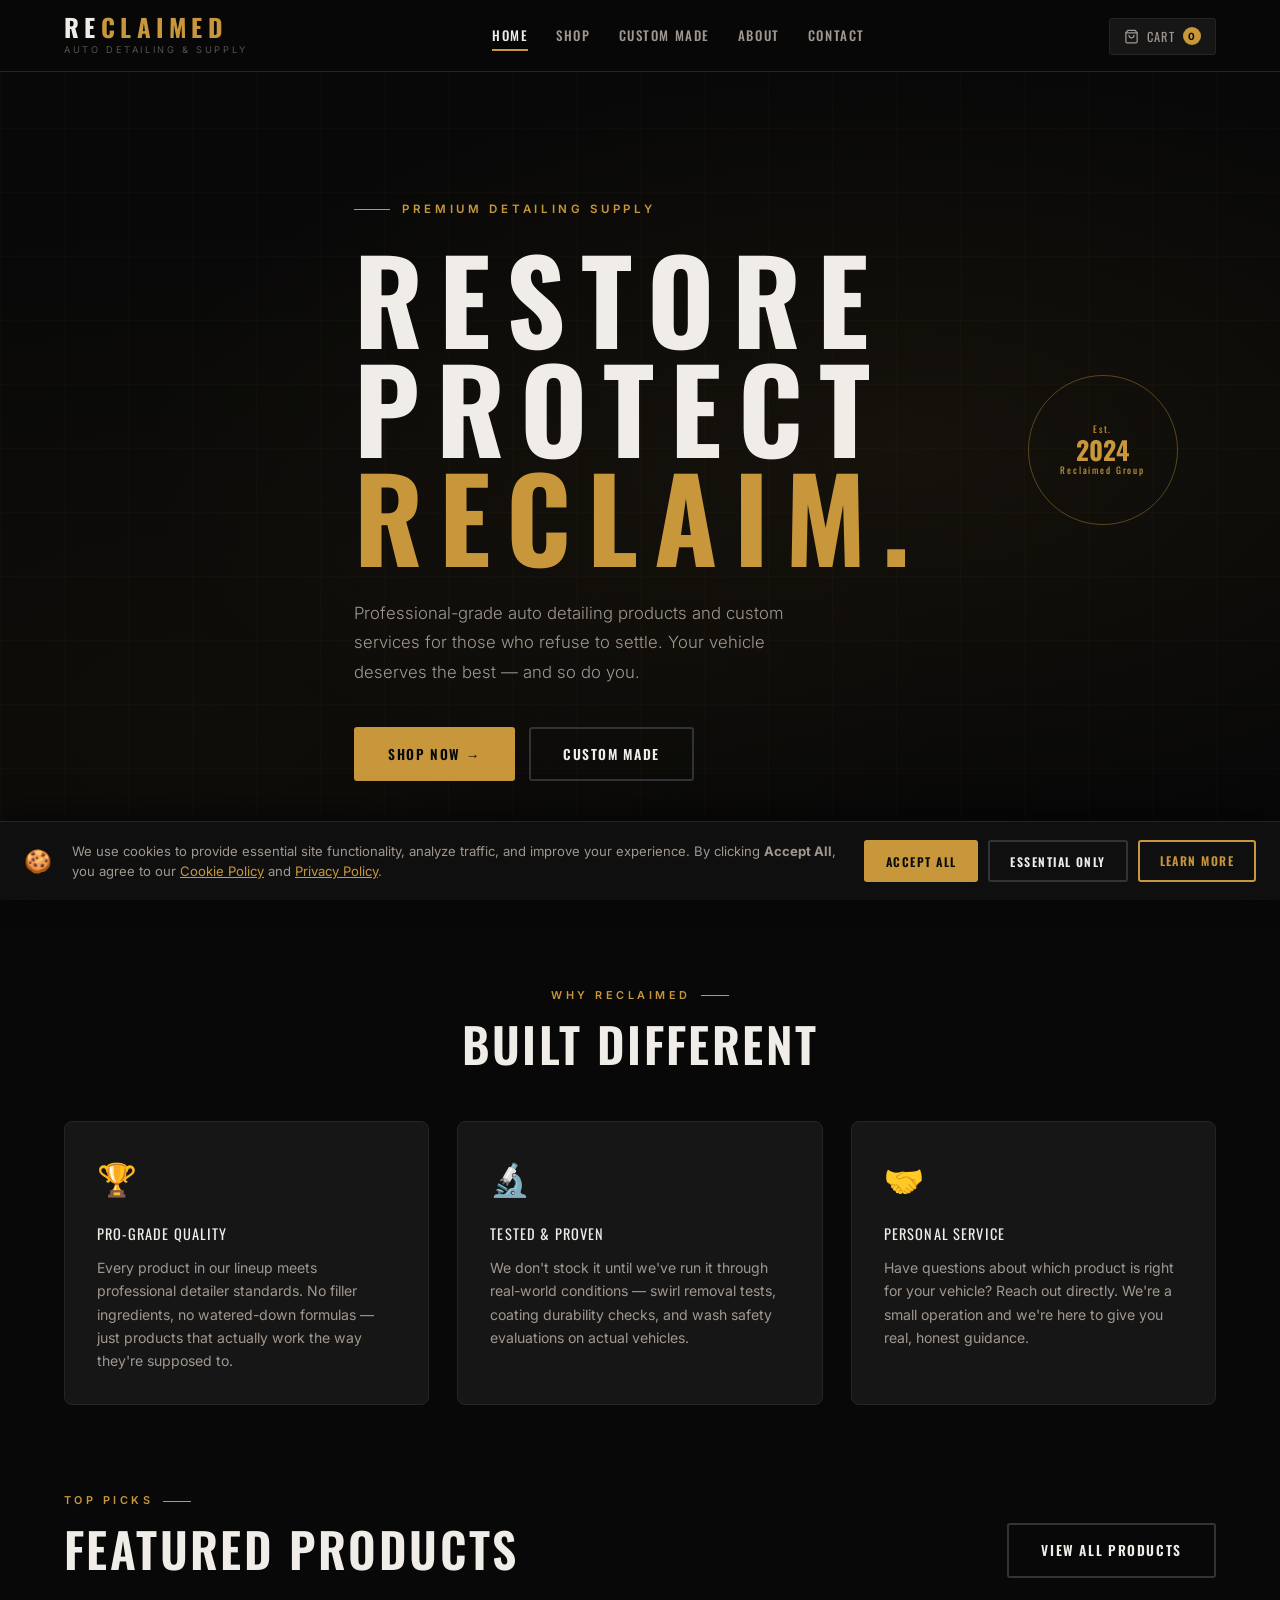
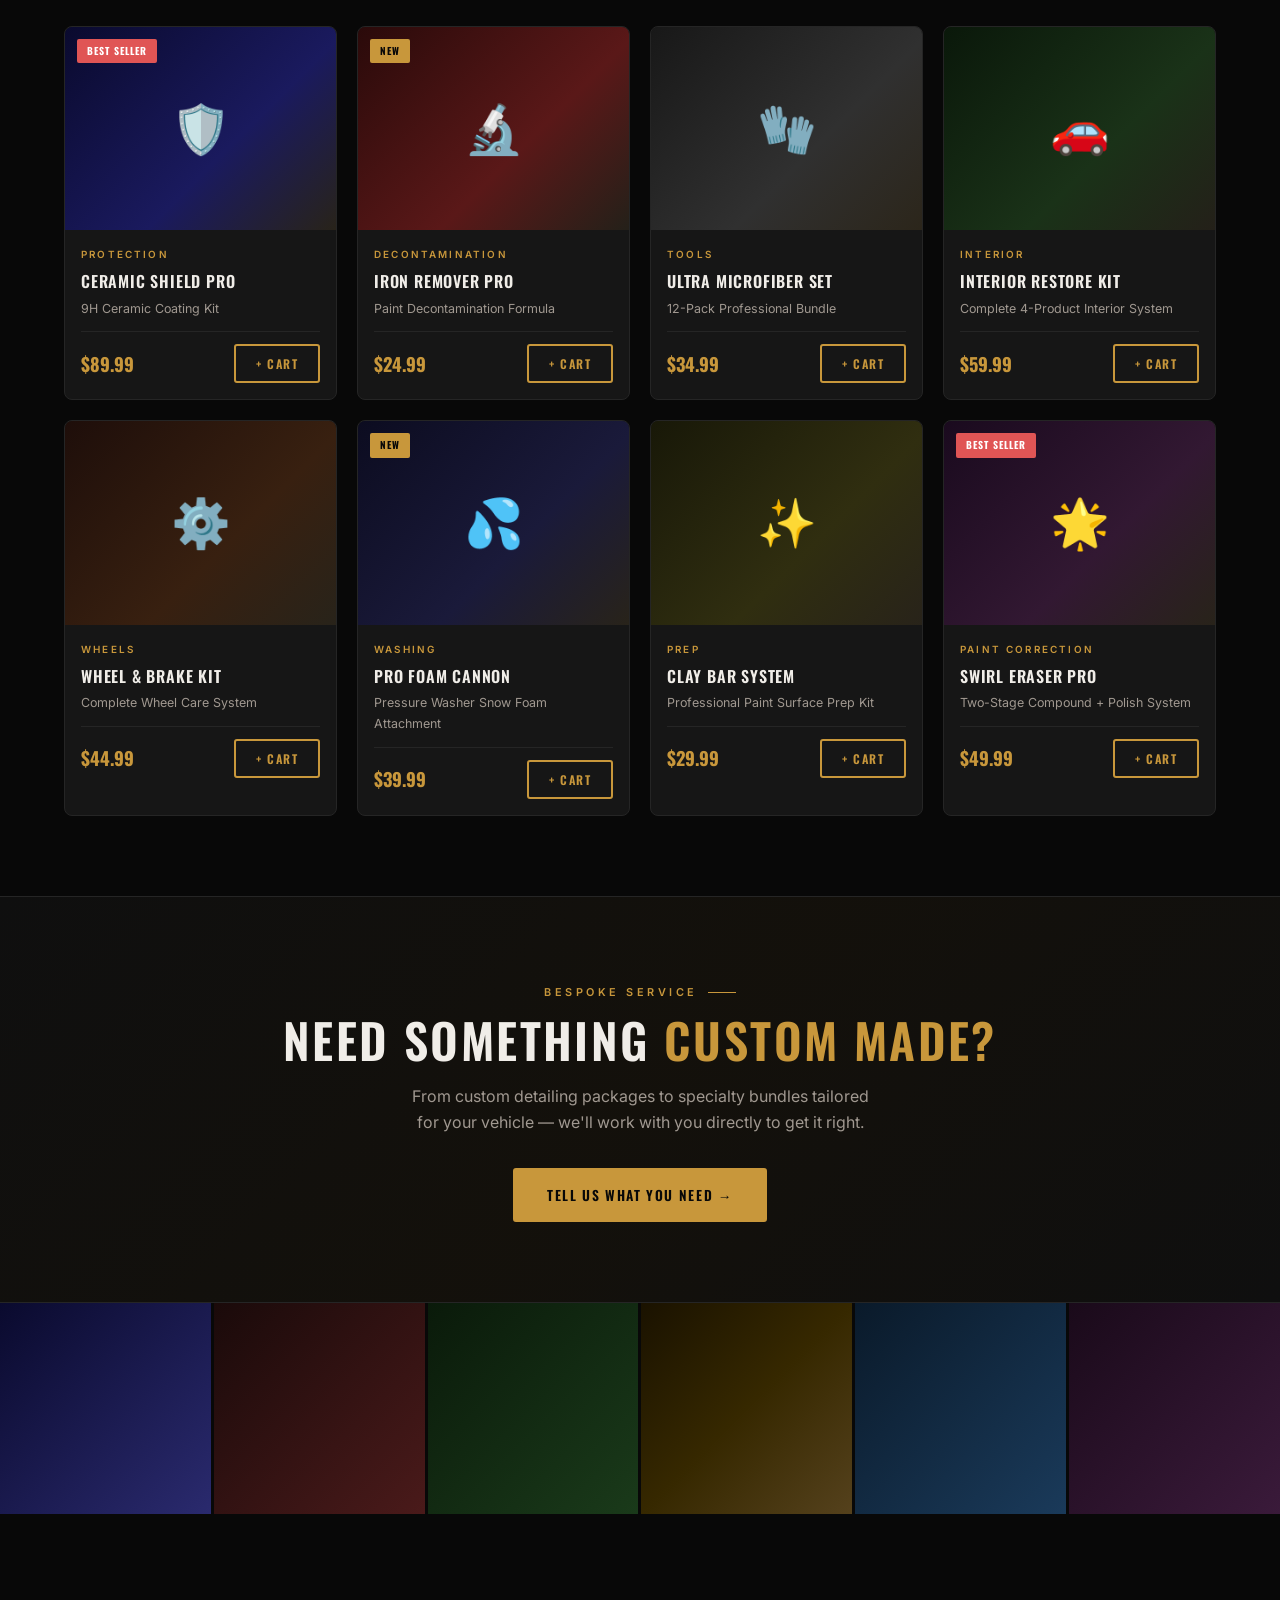
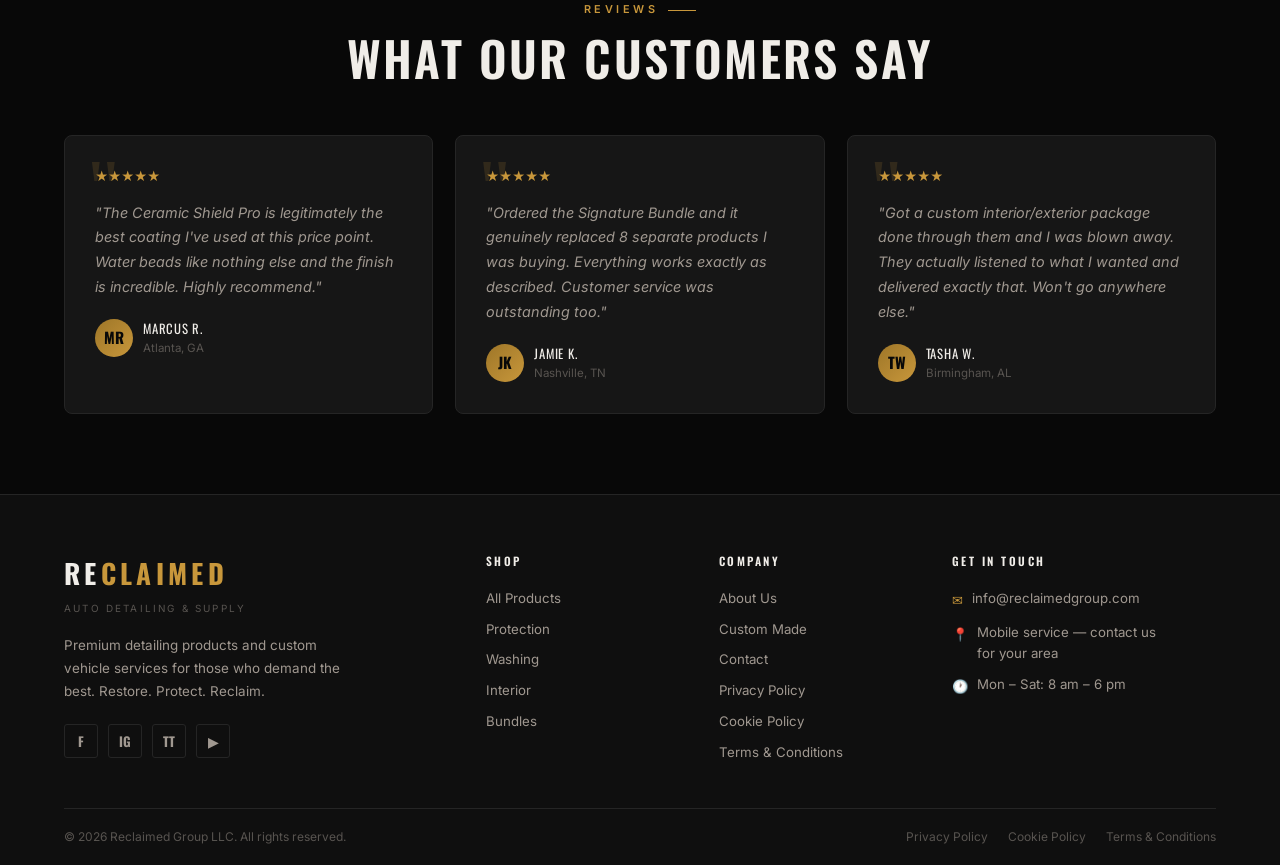
==== index.html @ 4d0b0079 "Launch Reclaimed Group full e-commerce website Complete multi-page shopping site with: - Home page w" ====
<!DOCTYPE html>
<html lang="en">
<head>
  <meta charset="UTF-8">
  <meta name="viewport" content="width=device-width, initial-scale=1.0">
  <meta name="description" content="Reclaimed Group — Premium auto detailing products and custom vehicle services. Restore. Protect. Reclaim.">
  <title>Reclaimed Group | Auto Detailing & Supply</title>
  <link rel="stylesheet" href="css/styles.css">
</head>
<body>

  <header id="nav" role="banner"></header>

  <!-- ═══ HERO ═══════════════════════════════════════════════ -->
  <section class="hero" aria-label="Welcome to Reclaimed">
    <div class="hero-bg" aria-hidden="true"></div>
    <div class="hero-grid-lines" aria-hidden="true"></div>

    <div class="container">
      <div class="hero-content">
        <div class="hero-eyebrow">Premium Detailing Supply</div>
        <h1>
          RESTORE<br>
          PROTECT<br>
          <span class="line-gold">RECLAIM.</span>
        </h1>
        <p class="hero-desc">
          Professional-grade auto detailing products and custom services for those
          who refuse to settle. Your vehicle deserves the best — and so do you.
        </p>
        <div class="hero-actions">
          <a href="shop.html" class="btn btn-primary">Shop Now &rarr;</a>
          <a href="custom-made.html" class="btn btn-outline">Custom Made</a>
        </div>
      </div>
    </div>

    <div class="hero-badge" aria-hidden="true">
      <div class="hero-badge-inner">
        <span class="hero-badge-line1">Est.</span>
        <span class="hero-badge-num">2024</span>
        <span class="hero-badge-line1">Reclaimed Group</span>
      </div>
    </div>
  </section>

  <!-- ═══ WHY RECLAIMED ═══════════════════════════════════════ -->
  <section class="section">
    <div class="container">
      <div class="section-header text-center">
        <div class="eyebrow">Why Reclaimed</div>
        <h2>Built Different</h2>
      </div>
      <div class="features-grid">
        <div class="feature-card">
          <div class="feature-icon" aria-hidden="true">🏆</div>
          <div class="feature-title">Pro-Grade Quality</div>
          <p class="feature-desc">
            Every product in our lineup meets professional detailer standards. No filler ingredients,
            no watered-down formulas — just products that actually work the way they're supposed to.
          </p>
        </div>
        <div class="feature-card">
          <div class="feature-icon" aria-hidden="true">🔬</div>
          <div class="feature-title">Tested &amp; Proven</div>
          <p class="feature-desc">
            We don't stock it until we've run it through real-world conditions — swirl removal tests,
            coating durability checks, and wash safety evaluations on actual vehicles.
          </p>
        </div>
        <div class="feature-card">
          <div class="feature-icon" aria-hidden="true">🤝</div>
          <div class="feature-title">Personal Service</div>
          <p class="feature-desc">
            Have questions about which product is right for your vehicle? Reach out directly.
            We're a small operation and we're here to give you real, honest guidance.
          </p>
        </div>
      </div>
    </div>
  </section>

  <!-- ═══ FEATURED PRODUCTS ═══════════════════════════════════ -->
  <section class="section" style="padding-top:0">
    <div class="container">
      <div class="section-header" style="display:flex;align-items:flex-end;justify-content:space-between;flex-wrap:wrap;gap:16px">
        <div>
          <div class="eyebrow">Top Picks</div>
          <h2>Featured Products</h2>
        </div>
        <a href="shop.html" class="btn btn-outline">View All Products</a>
      </div>
      <div class="product-grid" id="featured-products"></div>
    </div>
  </section>

  <!-- ═══ CUSTOM MADE BANNER ══════════════════════════════════ -->
  <section class="cta-banner">
    <div class="container">
      <div class="eyebrow">Bespoke Service</div>
      <h2>Need Something <span class="text-gold">Custom Made?</span></h2>
      <p>
        From custom detailing packages to specialty bundles tailored for your vehicle —
        we'll work with you directly to get it right.
      </p>
      <a href="custom-made.html" class="btn btn-primary">Tell Us What You Need &rarr;</a>
    </div>
  </section>

  <!-- ═══ GALLERY STRIP ════════════════════════════════════════ -->
  <section aria-label="Gallery">
    <div class="gallery-strip">
      <div class="gallery-item">
        <div class="gallery-tile" style="background:linear-gradient(135deg,#0a0a2e,#2a2a6e);width:100%;height:100%;"></div>
      </div>
      <div class="gallery-item">
        <div class="gallery-tile" style="background:linear-gradient(135deg,#1a0a0a,#4a1a1a);width:100%;height:100%;"></div>
      </div>
      <div class="gallery-item">
        <div class="gallery-tile" style="background:linear-gradient(135deg,#0a1a0a,#1a3a1a);width:100%;height:100%;"></div>
      </div>
      <div class="gallery-item">
        <div class="gallery-tile" style="background:linear-gradient(135deg,#1a1200,#362800,rgba(200,151,59,.4));width:100%;height:100%;"></div>
      </div>
      <div class="gallery-item">
        <div class="gallery-tile" style="background:linear-gradient(135deg,#0a1a2a,#1a3a5a);width:100%;height:100%;"></div>
      </div>
      <div class="gallery-item">
        <div class="gallery-tile" style="background:linear-gradient(135deg,#1a0a1a,#3a1a3a);width:100%;height:100%;"></div>
      </div>
    </div>
  </section>

  <!-- ═══ TESTIMONIALS ════════════════════════════════════════ -->
  <section class="section">
    <div class="container">
      <div class="section-header text-center">
        <div class="eyebrow">Reviews</div>
        <h2>What Our Customers Say</h2>
      </div>
      <div class="testimonials-grid">
        <div class="testimonial-card">
          <div class="stars" aria-label="5 stars">★★★★★</div>
          <p class="testimonial-text">
            "The Ceramic Shield Pro is legitimately the best coating I've used at this price point.
            Water beads like nothing else and the finish is incredible. Highly recommend."
          </p>
          <div class="testimonial-author">
            <div class="testimonial-avatar" aria-hidden="true">MR</div>
            <div>
              <div class="testimonial-name">Marcus R.</div>
              <div class="testimonial-location">Atlanta, GA</div>
            </div>
          </div>
        </div>
        <div class="testimonial-card">
          <div class="stars" aria-label="5 stars">★★★★★</div>
          <p class="testimonial-text">
            "Ordered the Signature Bundle and it genuinely replaced 8 separate products I was buying.
            Everything works exactly as described. Customer service was outstanding too."
          </p>
          <div class="testimonial-author">
            <div class="testimonial-avatar" aria-hidden="true">JK</div>
            <div>
              <div class="testimonial-name">Jamie K.</div>
              <div class="testimonial-location">Nashville, TN</div>
            </div>
          </div>
        </div>
        <div class="testimonial-card">
          <div class="stars" aria-label="5 stars">★★★★★</div>
          <p class="testimonial-text">
            "Got a custom interior/exterior package done through them and I was blown away.
            They actually listened to what I wanted and delivered exactly that. Won't go anywhere else."
          </p>
          <div class="testimonial-author">
            <div class="testimonial-avatar" aria-hidden="true">TW</div>
            <div>
              <div class="testimonial-name">Tasha W.</div>
              <div class="testimonial-location">Birmingham, AL</div>
            </div>
          </div>
        </div>
      </div>
    </div>
  </section>

  <footer id="footer" role="contentinfo"></footer>

  <script src="js/products.js"></script>
  <script src="js/cart.js"></script>
  <script src="js/components.js"></script>
  <script src="js/main.js"></script>
  <script>
    document.addEventListener('DOMContentLoaded', () => {
      const grid = document.getElementById('featured-products');
      if (grid) {
        const featured = PRODUCTS.filter(p => p.badge || p.id <= 8).slice(0, 8);
        grid.innerHTML = featured.map(p => productCard(p)).join('');
      }
    });
  </script>
</body>
</html>
---- css/styles.css ----
@import url('https://fonts.googleapis.com/css2?family=Oswald:wght@400;500;600;700&family=Inter:wght@300;400;500;600;700&display=swap');

/* ============================================================
   RECLAIMED GROUP — Main Stylesheet
   ============================================================ */

:root {
  --gold:        #c8973b;
  --gold-light:  #e8b96a;
  --gold-dark:   #9e7628;
  --black:       #080808;
  --dark:        #0f0f0f;
  --card:        #161616;
  --card-hover:  #1e1e1e;
  --text-1:      #f0ede8;
  --text-2:      #a09890;
  --text-3:      #585450;
  --border:      #252525;
  --border-2:    #333333;
  --error:       #e05555;
  --success:     #4caf50;
  --font-h:      'Oswald', sans-serif;
  --font-b:      'Inter', sans-serif;
  --container:   1200px;
  --nav-h:       72px;
  --radius:      3px;
  --radius-lg:   8px;
  --shadow:      0 4px 32px rgba(0,0,0,0.55);
  --shadow-g:    0 0 40px rgba(200,151,59,0.18);
  --t:           0.2s ease;
  --ts:          0.35s ease;
}

*, *::before, *::after { box-sizing: border-box; margin: 0; padding: 0; }
html { scroll-behavior: smooth; font-size: 16px; }

body {
  font-family: var(--font-b);
  background: var(--black);
  color: var(--text-1);
  line-height: 1.65;
  overflow-x: hidden;
}

a { color: inherit; text-decoration: none; }
img { max-width: 100%; display: block; }
button { cursor: pointer; border: none; background: none; font-family: inherit; }
input, textarea, select { font-family: inherit; }
ul { list-style: none; }

/* ── Layout ──────────────────────────────── */
.container { max-width: var(--container); margin: 0 auto; padding: 0 24px; }
.section    { padding: 80px 0; }
.section-lg { padding: 120px 0; }

/* ── Typography ──────────────────────────── */
h1,h2,h3,h4,h5,h6 {
  font-family: var(--font-h);
  font-weight: 600;
  text-transform: uppercase;
  letter-spacing: .05em;
  line-height: 1.2;
}
h1 { font-size: clamp(2.4rem, 6vw, 5rem); }
h2 { font-size: clamp(1.8rem, 4vw, 3rem); }
h3 { font-size: clamp(1.2rem, 2.5vw, 1.8rem); }

.text-gold   { color: var(--gold); }
.text-muted  { color: var(--text-2); }
.text-center { text-align: center; }

/* ── Buttons ─────────────────────────────── */
.btn {
  display: inline-flex;
  align-items: center;
  gap: 8px;
  padding: 14px 32px;
  font-family: var(--font-h);
  font-size: .85rem;
  font-weight: 600;
  text-transform: uppercase;
  letter-spacing: .12em;
  border-radius: var(--radius);
  transition: all var(--t);
  cursor: pointer;
  white-space: nowrap;
  border: 2px solid transparent;
}

.btn-primary { background: var(--gold); color: var(--black); border-color: var(--gold); }
.btn-primary:hover { background: var(--gold-light); border-color: var(--gold-light); transform: translateY(-2px); box-shadow: var(--shadow-g); }

.btn-outline { background: transparent; color: var(--text-1); border-color: var(--border-2); }
.btn-outline:hover { border-color: var(--gold); color: var(--gold); transform: translateY(-2px); }

.btn-ghost { background: transparent; color: var(--gold); border-color: var(--gold); padding: 10px 20px; font-size: .75rem; }
.btn-ghost:hover { background: var(--gold); color: var(--black); }

.btn-sm { padding: 9px 20px; font-size: .75rem; }
.btn-full { width: 100%; justify-content: center; }

/* ── Navigation ──────────────────────────── */
#nav {
  position: fixed; top: 0; left: 0; right: 0; z-index: 1000;
  height: var(--nav-h);
  background: rgba(8,8,8,.95);
  backdrop-filter: blur(14px);
  border-bottom: 1px solid var(--border);
  transition: all var(--ts);
}
#nav.scrolled { background: rgba(8,8,8,.99); box-shadow: var(--shadow); }

.nav-inner { display: flex; align-items: center; justify-content: space-between; height: var(--nav-h); }

.nav-logo { display: flex; flex-direction: column; gap: 0; }
.nav-logo-text {
  font-family: var(--font-h);
  font-size: 1.55rem; font-weight: 700;
  letter-spacing: .22em; line-height: 1;
  color: var(--text-1);
}
.nav-logo-text span { color: var(--gold); }
.nav-logo-sub { font-size: .58rem; letter-spacing: .28em; text-transform: uppercase; color: var(--text-3); margin-top: 2px; }

.nav-links { display: flex; gap: 28px; align-items: center; }
.nav-links a {
  font-family: var(--font-h); font-size: .82rem; font-weight: 500;
  letter-spacing: .12em; text-transform: uppercase;
  color: var(--text-2); transition: color var(--t);
  position: relative;
}
.nav-links a::after {
  content: ''; position: absolute; bottom: -4px; left: 0;
  width: 0; height: 2px; background: var(--gold); transition: width var(--t);
}
.nav-links a:hover, .nav-links a.active { color: var(--text-1); }
.nav-links a:hover::after, .nav-links a.active::after { width: 100%; }

.nav-actions { display: flex; align-items: center; gap: 12px; }

.cart-btn {
  position: relative; display: flex; align-items: center; gap: 8px;
  padding: 8px 14px; background: var(--card);
  border: 1px solid var(--border); border-radius: var(--radius);
  color: var(--text-2); font-family: var(--font-h); font-size: .78rem;
  letter-spacing: .1em; text-transform: uppercase; transition: all var(--t);
}
.cart-btn:hover { border-color: var(--gold); color: var(--gold); }

.cart-count {
  display: inline-flex; align-items: center; justify-content: center;
  min-width: 18px; height: 18px; padding: 0 4px;
  background: var(--gold); color: var(--black); border-radius: 100px;
  font-size: .62rem; font-weight: 700; font-family: var(--font-b);
}

.hamburger { display: none; flex-direction: column; gap: 5px; padding: 4px; }
.hamburger span { display: block; width: 24px; height: 2px; background: var(--text-1); transition: all var(--t); }

/* ── Mobile Nav ──────────────────────────── */
.mobile-nav {
  display: none; position: fixed;
  top: var(--nav-h); left: 0; right: 0; bottom: 0;
  background: var(--black); z-index: 999;
  padding: 32px 24px; flex-direction: column; gap: 0;
  overflow-y: auto;
}
.mobile-nav.open { display: flex; }
.mobile-nav a {
  font-family: var(--font-h); font-size: 1.6rem; font-weight: 600;
  letter-spacing: .08em; text-transform: uppercase;
  color: var(--text-2); border-bottom: 1px solid var(--border);
  padding: 20px 0; transition: color var(--t);
}
.mobile-nav a:hover { color: var(--gold); }

/* ── Hero ────────────────────────────────── */
.hero {
  position: relative; min-height: 100vh;
  display: flex; align-items: center;
  background: var(--black); overflow: hidden;
  padding-top: var(--nav-h);
}
.hero-bg {
  position: absolute; inset: 0;
  background:
    radial-gradient(ellipse at 70% 50%, rgba(200,151,59,.07) 0%, transparent 60%),
    radial-gradient(ellipse at 15% 80%, rgba(200,151,59,.04) 0%, transparent 50%);
}
.hero-grid-lines {
  position: absolute; inset: 0;
  background-image:
    linear-gradient(rgba(200,151,59,.025) 1px, transparent 1px),
    linear-gradient(90deg, rgba(200,151,59,.025) 1px, transparent 1px);
  background-size: 64px 64px;
}
.hero-content { position: relative; z-index: 2; }
.hero-eyebrow {
  display: inline-flex; align-items: center; gap: 12px;
  margin-bottom: 24px; font-size: .72rem; letter-spacing: .32em;
  text-transform: uppercase; color: var(--gold); font-weight: 600;
}
.hero-eyebrow::before { content: ''; display: block; width: 36px; height: 1px; background: var(--gold); }

.hero h1 {
  font-size: clamp(3rem, 9vw, 7.5rem); font-weight: 700;
  letter-spacing: .14em; line-height: .95; margin-bottom: 28px;
}
.hero h1 .line-gold { color: var(--gold); }

.hero-desc {
  font-size: 1.05rem; color: var(--text-2);
  max-width: 460px; margin-bottom: 40px; line-height: 1.75; font-weight: 300;
}
.hero-actions { display: flex; gap: 14px; flex-wrap: wrap; }

.hero-badge {
  position: absolute; right: 8%; top: 50%; transform: translateY(-50%);
  width: 150px; height: 150px; border-radius: 50%;
  border: 1px solid rgba(200,151,59,.4);
  display: flex; flex-direction: column; align-items: center; justify-content: center;
  text-align: center; animation: heroSpin 24s linear infinite;
}
@keyframes heroSpin {
  from { transform: translateY(-50%) rotate(0deg); }
  to   { transform: translateY(-50%) rotate(360deg); }
}
.hero-badge-inner { animation: heroSpin 24s linear infinite reverse; }
.hero-badge-line1 { font-family: var(--font-h); font-size: .58rem; letter-spacing: .2em; color: var(--gold); display: block; }
.hero-badge-num   { font-family: var(--font-h); font-size: 1.6rem; font-weight: 700; color: var(--gold); display: block; line-height: 1; }

/* ── Section Headers ─────────────────────── */
.section-header { margin-bottom: 48px; }
.eyebrow {
  display: inline-flex; align-items: center; gap: 10px;
  font-size: .68rem; letter-spacing: .32em; text-transform: uppercase;
  color: var(--gold); font-weight: 600; margin-bottom: 10px;
}
.eyebrow::after { content: ''; display: block; width: 28px; height: 1px; background: var(--gold); }

/* ── Product Cards ───────────────────────── */
.product-grid { display: grid; grid-template-columns: repeat(auto-fill, minmax(270px, 1fr)); gap: 20px; }

.product-card {
  background: var(--card); border: 1px solid var(--border);
  border-radius: var(--radius-lg); overflow: hidden;
  transition: all var(--ts); cursor: pointer;
}
.product-card:hover { border-color: var(--gold); transform: translateY(-4px); box-shadow: var(--shadow-g); }

.product-image { position: relative; aspect-ratio: 4/3; overflow: hidden; }
.product-image-bg {
  width: 100%; height: 100%;
  display: flex; align-items: center; justify-content: center; font-size: 3.2rem;
}

.product-badge {
  position: absolute; top: 12px; left: 12px;
  padding: 4px 10px; font-family: var(--font-h); font-size: .62rem;
  font-weight: 700; letter-spacing: .1em; text-transform: uppercase;
  border-radius: 2px; color: var(--black);
}
.product-badge.popular { background: #e05555; color: #fff; }
.product-badge.new     { background: var(--gold); }
.product-badge.bundle  { background: #4caf50; color: #fff; }

.product-overlay {
  position: absolute; inset: 0; background: rgba(0,0,0,.72);
  display: flex; align-items: center; justify-content: center;
  opacity: 0; transition: opacity var(--t);
}
.product-card:hover .product-overlay { opacity: 1; }

.product-info { padding: 16px; }
.product-category { font-size: .62rem; letter-spacing: .22em; text-transform: uppercase; color: var(--gold); font-weight: 600; margin-bottom: 6px; }
.product-name { font-family: var(--font-h); font-size: 1rem; font-weight: 600; letter-spacing: .05em; text-transform: uppercase; color: var(--text-1); margin-bottom: 4px; }
.product-sub  { font-size: .78rem; color: var(--text-2); margin-bottom: 12px; }

.product-footer { display: flex; align-items: center; justify-content: space-between; padding-top: 12px; border-top: 1px solid var(--border); }
.product-price { font-family: var(--font-h); font-size: 1.15rem; font-weight: 700; color: var(--gold); }

/* ── Cart Sidebar ────────────────────────── */
.cart-overlay {
  position: fixed; inset: 0; background: rgba(0,0,0,.72);
  z-index: 1100; opacity: 0; pointer-events: none; transition: opacity var(--ts);
}
.cart-overlay.open { opacity: 1; pointer-events: all; }

.cart-sidebar {
  position: fixed; top: 0; right: 0; bottom: 0; width: 400px; max-width: 92vw;
  background: var(--dark); border-left: 1px solid var(--border);
  z-index: 1200; transform: translateX(100%); transition: transform var(--ts);
  display: flex; flex-direction: column;
}
.cart-sidebar.open { transform: translateX(0); }

.cart-header { display: flex; align-items: center; justify-content: space-between; padding: 22px 24px; border-bottom: 1px solid var(--border); }
.cart-title  { font-family: var(--font-h); font-size: 1.1rem; letter-spacing: .1em; text-transform: uppercase; }
.cart-close  {
  width: 34px; height: 34px; display: flex; align-items: center; justify-content: center;
  background: var(--card); border: 1px solid var(--border); border-radius: var(--radius);
  color: var(--text-1); font-size: 1.1rem; transition: all var(--t);
}
.cart-close:hover { border-color: var(--error); color: var(--error); }

.cart-items { flex: 1; overflow-y: auto; padding: 12px 16px; }

.cart-empty {
  display: flex; flex-direction: column; align-items: center; justify-content: center;
  height: 100%; gap: 14px; color: var(--text-2); text-align: center; padding: 40px;
}
.cart-empty-icon { font-size: 3rem; opacity: .3; }
.cart-empty p { font-size: .9rem; }

.cart-item { display: flex; gap: 14px; padding: 16px 0; border-bottom: 1px solid var(--border); }
.cart-item-img { width: 70px; height: 70px; border-radius: var(--radius); overflow: hidden; flex-shrink: 0; }
.cart-item-info { flex: 1; }
.cart-item-name  { font-family: var(--font-h); font-size: .82rem; letter-spacing: .05em; text-transform: uppercase; margin-bottom: 4px; }
.cart-item-price { font-size: .82rem; color: var(--gold); margin-bottom: 8px; }

.cart-item-qty { display: flex; align-items: center; gap: 6px; }
.qty-btn {
  width: 22px; height: 22px; display: flex; align-items: center; justify-content: center;
  background: var(--card); border: 1px solid var(--border); border-radius: 2px;
  color: var(--text-1); font-size: 1rem; line-height: 1; transition: all var(--t);
}
.qty-btn:hover { border-color: var(--gold); color: var(--gold); }
.qty-num { font-size: .82rem; min-width: 18px; text-align: center; }

.cart-item-remove { align-self: flex-start; color: var(--text-3); font-size: .8rem; transition: color var(--t); padding: 2px; }
.cart-item-remove:hover { color: var(--error); }

.cart-footer { padding: 20px 24px; border-top: 1px solid var(--border); }
.cart-total   { display: flex; justify-content: space-between; margin-bottom: 16px; align-items: center; }
.cart-total-label { font-family: var(--font-h); font-size: .75rem; letter-spacing: .18em; text-transform: uppercase; color: var(--text-2); }
.cart-total-val   { font-family: var(--font-h); font-size: 1.35rem; color: var(--gold); font-weight: 700; }
.cart-note { font-size: .72rem; color: var(--text-3); text-align: center; margin-top: 10px; line-height: 1.55; }

/* ── Features ────────────────────────────── */
.features-grid { display: grid; grid-template-columns: repeat(3,1fr); gap: 28px; }
.feature-card { padding: 32px; background: var(--card); border: 1px solid var(--border); border-radius: var(--radius-lg); transition: border-color var(--t); }
.feature-card:hover { border-color: var(--gold); }
.feature-icon  { font-size: 2rem; margin-bottom: 16px; }
.feature-title { font-family: var(--font-h); font-size: .9rem; letter-spacing: .08em; text-transform: uppercase; margin-bottom: 10px; }
.feature-desc  { font-size: .88rem; color: var(--text-2); line-height: 1.65; }

/* ── Testimonials ────────────────────────── */
.testimonials-grid { display: grid; grid-template-columns: repeat(3,1fr); gap: 22px; }
.testimonial-card { padding: 30px; background: var(--card); border: 1px solid var(--border); border-radius: var(--radius-lg); position: relative; }
.testimonial-card::before { content: '"'; position: absolute; top: 12px; left: 22px; font-family: Georgia, serif; font-size: 5rem; color: var(--gold); opacity: .15; line-height: 1; }
.stars { color: var(--gold); font-size: .8rem; margin-bottom: 14px; }
.testimonial-text { font-size: .9rem; color: var(--text-2); line-height: 1.72; margin-bottom: 18px; font-style: italic; }
.testimonial-author { display: flex; align-items: center; gap: 10px; }
.testimonial-avatar {
  width: 38px; height: 38px; border-radius: 50%; flex-shrink: 0;
  background: linear-gradient(135deg, var(--gold-dark), var(--gold));
  display: flex; align-items: center; justify-content: center;
  font-family: var(--font-h); font-size: .95rem; color: var(--black); font-weight: 700;
}
.testimonial-name     { font-family: var(--font-h); font-size: .8rem; letter-spacing: .06em; text-transform: uppercase; }
.testimonial-location { font-size: .72rem; color: var(--text-3); }

/* ── Gallery Strip ───────────────────────── */
.gallery-strip { display: grid; grid-template-columns: repeat(6,1fr); gap: 3px; }
.gallery-item { aspect-ratio: 1; overflow: hidden; }
.gallery-tile { width: 100%; height: 100%; transition: transform .4s ease; }
.gallery-item:hover .gallery-tile { transform: scale(1.06); }

/* ── CTA Banner ──────────────────────────── */
.cta-banner {
  background: linear-gradient(135deg, var(--dark) 0%, rgba(200,151,59,.06) 50%, var(--dark) 100%);
  border-top: 1px solid var(--border); border-bottom: 1px solid var(--border);
  padding: 80px 0; text-align: center;
}
.cta-banner h2 { margin-bottom: 14px; }
.cta-banner p  { color: var(--text-2); font-size: 1rem; max-width: 460px; margin: 0 auto 32px; }

/* ── Stats ───────────────────────────────── */
.stats-row { display: flex; gap: 48px; flex-wrap: wrap; margin-top: 36px; }
.stat-item { flex: 1; min-width: 100px; }
.stat-num   { font-family: var(--font-h); font-size: 2.4rem; font-weight: 700; color: var(--gold); line-height: 1; margin-bottom: 4px; }
.stat-label { font-size: .72rem; letter-spacing: .18em; text-transform: uppercase; color: var(--text-2); }

/* ── Forms ───────────────────────────────── */
.form-group { margin-bottom: 18px; }
.form-label {
  display: block; font-size: .72rem; font-family: var(--font-h); font-weight: 600;
  letter-spacing: .16em; text-transform: uppercase; color: var(--text-2); margin-bottom: 7px;
}
.form-label .req { color: var(--gold); margin-left: 3px; }

.form-input, .form-textarea, .form-select {
  width: 100%; padding: 12px 15px;
  background: var(--card); border: 1px solid var(--border);
  border-radius: var(--radius); color: var(--text-1); font-size: .92rem;
  transition: border-color var(--t); outline: none;
}
.form-input:focus, .form-textarea:focus, .form-select:focus { border-color: var(--gold); }
.form-input::placeholder, .form-textarea::placeholder { color: var(--text-3); }
.form-textarea { min-height: 140px; resize: vertical; }

.form-select {
  appearance: none; cursor: pointer;
  background-image: url("data:image/svg+xml,%3Csvg xmlns='http://www.w3.org/2000/svg' width='12' height='8'%3E%3Cpath d='M1 1l5 5 5-5' stroke='%23666' stroke-width='1.5' fill='none' stroke-linecap='round'/%3E%3C/svg%3E");
  background-repeat: no-repeat; background-position: right 15px center;
  padding-right: 36px;
}

.form-row { display: grid; grid-template-columns: 1fr 1fr; gap: 14px; }

.form-check { display: flex; align-items: flex-start; gap: 12px; cursor: pointer; margin-bottom: 8px; }
.form-check input[type="checkbox"] { display: none; }
.check-box {
  width: 20px; height: 20px; border: 2px solid var(--border-2); border-radius: 3px;
  display: flex; align-items: center; justify-content: center; flex-shrink: 0;
  margin-top: 2px; transition: all var(--t); background: var(--card);
}
.form-check input[type="checkbox"]:checked + .check-box { background: var(--gold); border-color: var(--gold); }
.form-check input[type="checkbox"]:checked + .check-box::after { content: '✓'; font-size: .7rem; color: var(--black); font-weight: 700; }
.check-text { font-size: .83rem; color: var(--text-2); line-height: 1.55; }
.check-text a { color: var(--gold); text-decoration: underline; }

.policy-box {
  background: rgba(200,151,59,.07); border: 1px solid rgba(200,151,59,.28);
  border-radius: var(--radius-lg); padding: 18px 22px; margin-bottom: 22px;
  display: flex; gap: 12px; align-items: flex-start;
}
.policy-box-icon { font-size: 1.1rem; color: var(--gold); flex-shrink: 0; margin-top: 1px; }
.policy-box-text { font-size: .83rem; color: var(--text-2); line-height: 1.6; }
.policy-box-text a { color: var(--gold); text-decoration: underline; }

.form-section-hd {
  font-family: var(--font-h); font-size: .75rem; letter-spacing: .2em;
  text-transform: uppercase; color: var(--gold);
  border-bottom: 1px solid var(--border); padding-bottom: 10px;
  margin: 28px 0 18px;
}
.form-section-hd:first-child { margin-top: 0; }

/* ── Page Header ─────────────────────────── */
.page-header {
  padding: calc(var(--nav-h) + 56px) 0 56px;
  background: linear-gradient(180deg, var(--dark) 0%, var(--black) 100%);
  border-bottom: 1px solid var(--border); text-align: center;
}
.page-header h1 { font-size: clamp(2rem, 5vw, 3.5rem); margin-bottom: 10px; }
.page-header p  { font-size: .98rem; color: var(--text-2); max-width: 480px; margin: 0 auto; }

/* ── Filter Bar ──────────────────────────── */
.filter-bar { display: flex; align-items: center; gap: 12px; padding: 24px 0; flex-wrap: wrap; }
.filter-label { font-family: var(--font-h); font-size: .72rem; letter-spacing: .16em; text-transform: uppercase; color: var(--text-2); white-space: nowrap; }
.filter-tags  { display: flex; gap: 7px; flex-wrap: wrap; }
.filter-tag {
  padding: 7px 15px; background: var(--card); border: 1px solid var(--border);
  border-radius: 100px; font-family: var(--font-h); font-size: .68rem;
  letter-spacing: .1em; text-transform: uppercase; color: var(--text-2);
  cursor: pointer; transition: all var(--t);
}
.filter-tag:hover, .filter-tag.active { background: var(--gold); border-color: var(--gold); color: var(--black); }
.sort-select {
  margin-left: auto; padding: 7px 32px 7px 14px;
  background: var(--card); border: 1px solid var(--border); border-radius: var(--radius);
  color: var(--text-2); font-family: var(--font-h); font-size: .68rem;
  letter-spacing: .1em; text-transform: uppercase; outline: none; cursor: pointer; appearance: none;
  background-image: url("data:image/svg+xml,%3Csvg xmlns='http://www.w3.org/2000/svg' width='12' height='8'%3E%3Cpath d='M1 1l5 5 5-5' stroke='%23666' stroke-width='1.5' fill='none' stroke-linecap='round'/%3E%3C/svg%3E");
  background-repeat: no-repeat; background-position: right 10px center;
}

/* ── Product Detail ──────────────────────── */
.product-detail { padding: calc(var(--nav-h) + 40px) 0 80px; }
.product-detail-grid { display: grid; grid-template-columns: 1fr 1fr; gap: 56px; align-items: start; }
.product-detail-img { aspect-ratio: 1; border-radius: var(--radius-lg); overflow: hidden; border: 1px solid var(--border); }
.detail-thumbs { display: grid; grid-template-columns: repeat(4,1fr); gap: 8px; margin-top: 10px; }
.detail-thumb  { aspect-ratio: 1; border-radius: var(--radius); overflow: hidden; border: 2px solid var(--border); cursor: pointer; transition: border-color var(--t); }
.detail-thumb.active, .detail-thumb:hover { border-color: var(--gold); }
.product-detail-cat  { font-size: .68rem; letter-spacing: .26em; text-transform: uppercase; color: var(--gold); font-weight: 600; margin-bottom: 8px; }
.product-detail-name { font-size: clamp(1.7rem, 3vw, 2.4rem); font-family: var(--font-h); letter-spacing: .05em; text-transform: uppercase; margin-bottom: 6px; }
.product-detail-sub  { font-size: .95rem; color: var(--text-2); margin-bottom: 18px; line-height: 1.6; }
.product-detail-price { font-family: var(--font-h); font-size: 2rem; font-weight: 700; color: var(--gold); margin-bottom: 22px; }

.feature-list li { display: flex; gap: 10px; align-items: flex-start; padding: 8px 0; font-size: .88rem; color: var(--text-2); border-bottom: 1px solid var(--border); }
.feature-list li:last-child { border-bottom: none; }
.check-icon { color: var(--gold); flex-shrink: 0; margin-top: 3px; font-size: .85rem; }

.qty-control { display: flex; align-items: center; border: 1px solid var(--border); border-radius: var(--radius); overflow: hidden; }
.qty-ctrl-btn { width: 38px; height: 42px; display: flex; align-items: center; justify-content: center; background: var(--card); color: var(--text-1); font-size: 1.1rem; transition: all var(--t); }
.qty-ctrl-btn:first-child { border-right: 1px solid var(--border); }
.qty-ctrl-btn:last-child  { border-left:  1px solid var(--border); }
.qty-ctrl-btn:hover { color: var(--gold); }
.qty-ctrl-input { width: 56px; height: 42px; background: var(--card); border: none; color: var(--text-1); text-align: center; font-family: var(--font-h); font-size: .9rem; outline: none; }
.detail-actions { display: flex; gap: 12px; margin-top: 22px; flex-wrap: wrap; }

.breadcrumb { display: flex; align-items: center; gap: 7px; padding: calc(var(--nav-h) + 14px) 0 0; font-size: .75rem; color: var(--text-3); }
.breadcrumb a:hover { color: var(--gold); }
.bc-sep { opacity: .5; }

/* ── Process Steps ───────────────────────── */
.process-grid { display: grid; grid-template-columns: repeat(3,1fr); gap: 28px; margin-bottom: 56px; }
.process-step { padding: 32px; background: var(--card); border: 1px solid var(--border); border-radius: var(--radius-lg); text-align: center; }
.process-num {
  width: 46px; height: 46px; background: var(--gold); color: var(--black);
  font-family: var(--font-h); font-size: 1.15rem; font-weight: 700;
  border-radius: 50%; display: flex; align-items: center; justify-content: center;
  margin: 0 auto 14px;
}
.process-title { font-family: var(--font-h); font-size: .88rem; letter-spacing: .1em; text-transform: uppercase; margin-bottom: 10px; }
.process-desc  { font-size: .84rem; color: var(--text-2); line-height: 1.6; }

/* ── About ───────────────────────────────── */
.about-hero { padding: calc(var(--nav-h) + 72px) 0 72px; background: linear-gradient(180deg, var(--dark) 0%, var(--black) 100%); }
.about-story { display: grid; grid-template-columns: 1fr 1fr; gap: 72px; align-items: center; }
.about-img-box { aspect-ratio: 4/3; background: var(--card); border: 1px solid var(--border); border-radius: var(--radius-lg); overflow: hidden; }
.about-img-inner { width: 100%; height: 100%; background: linear-gradient(135deg, #0a0a1e 0%, #1a1a4e 50%, #c8973b22 100%); display: flex; align-items: center; justify-content: center; font-size: 6rem; }
.values-grid { display: grid; grid-template-columns: 1fr 1fr; gap: 20px; margin-top: 56px; }
.value-card { padding: 26px; background: var(--card); border: 1px solid var(--border); border-radius: var(--radius-lg); border-left: 3px solid var(--gold); }
.value-title { font-family: var(--font-h); font-size: .88rem; letter-spacing: .1em; text-transform: uppercase; margin-bottom: 8px; }
.value-desc  { font-size: .84rem; color: var(--text-2); line-height: 1.6; }

/* ── Legal Pages ─────────────────────────── */
.legal-wrap { max-width: 800px; margin: 0 auto; padding: calc(var(--nav-h) + 60px) 24px 100px; }
.legal-wrap h1 { font-size: clamp(1.8rem, 4vw, 2.8rem); margin-bottom: 6px; }
.legal-date  { font-size: .78rem; color: var(--text-3); margin-bottom: 40px; display: block; }
.legal-wrap h2 { font-family: var(--font-h); font-size: 1.1rem; letter-spacing: .08em; text-transform: uppercase; color: var(--text-1); margin: 36px 0 10px; }
.legal-wrap p  { font-size: .93rem; color: var(--text-2); line-height: 1.82; margin-bottom: 14px; }
.legal-wrap ul { padding-left: 22px; margin-bottom: 14px; }
.legal-wrap ul li { list-style: disc; font-size: .93rem; color: var(--text-2); line-height: 1.72; margin-bottom: 7px; }
.legal-wrap a { color: var(--gold); }
.legal-divider { height: 1px; background: var(--border); margin: 36px 0; }

/* ── Footer ──────────────────────────────── */
#footer { background: var(--dark); border-top: 1px solid var(--border); padding: 56px 0 0; }
.footer-grid { display: grid; grid-template-columns: 2fr 1fr 1fr 1.4fr; gap: 44px; padding-bottom: 44px; border-bottom: 1px solid var(--border); }
.footer-logo { font-family: var(--font-h); font-size: 1.7rem; font-weight: 700; letter-spacing: .16em; margin-bottom: 4px; }
.footer-logo span { color: var(--gold); }
.footer-tagline { font-size: .62rem; letter-spacing: .22em; text-transform: uppercase; color: var(--text-3); margin-bottom: 18px; }
.footer-desc { font-size: .84rem; color: var(--text-2); line-height: 1.7; max-width: 280px; }
.footer-social { display: flex; gap: 10px; margin-top: 22px; }
.social-link {
  width: 34px; height: 34px; display: flex; align-items: center; justify-content: center;
  border: 1px solid var(--border); border-radius: var(--radius); color: var(--text-2);
  font-size: .82rem; font-weight: 700; font-family: var(--font-h); transition: all var(--t);
}
.social-link:hover { border-color: var(--gold); color: var(--gold); }
.footer-heading { font-family: var(--font-h); font-size: .72rem; font-weight: 600; letter-spacing: .22em; text-transform: uppercase; color: var(--text-1); margin-bottom: 18px; }
.footer-links { display: flex; flex-direction: column; gap: 9px; }
.footer-links a { font-size: .83rem; color: var(--text-2); transition: color var(--t); }
.footer-links a:hover { color: var(--gold); }
.footer-contact-row { display: flex; gap: 9px; align-items: flex-start; margin-bottom: 11px; }
.footer-contact-icon { color: var(--gold); font-size: .82rem; margin-top: 2px; flex-shrink: 0; }
.footer-contact-text { font-size: .83rem; color: var(--text-2); line-height: 1.55; }
.footer-bottom { padding: 18px 0; display: flex; align-items: center; justify-content: space-between; flex-wrap: wrap; gap: 10px; }
.footer-copy  { font-size: .75rem; color: var(--text-3); }
.footer-legal { display: flex; gap: 20px; }
.footer-legal a { font-size: .75rem; color: var(--text-3); transition: color var(--t); }
.footer-legal a:hover { color: var(--gold); }

/* ── Cookie Banner ───────────────────────── */
.cookie-banner {
  position: fixed; bottom: 0; left: 0; right: 0; z-index: 2000;
  background: var(--dark); border-top: 1px solid var(--border);
  padding: 18px 24px; display: flex; align-items: center; gap: 20px; flex-wrap: wrap;
  transform: translateY(100%); transition: transform var(--ts);
  box-shadow: 0 -8px 32px rgba(0,0,0,.55);
}
.cookie-banner.visible { transform: translateY(0); }
.cookie-icon  { font-size: 1.4rem; flex-shrink: 0; }
.cookie-text  { flex: 1; min-width: 200px; font-size: .82rem; color: var(--text-2); line-height: 1.55; }
.cookie-text a { color: var(--gold); text-decoration: underline; }
.cookie-actions { display: flex; gap: 10px; flex-wrap: wrap; }

/* ── Toast ───────────────────────────────── */
.toast {
  position: fixed; bottom: 24px; right: 24px; z-index: 3000;
  background: var(--card); border: 1px solid var(--gold); border-radius: var(--radius-lg);
  padding: 14px 18px; display: flex; align-items: center; gap: 10px;
  min-width: 260px; max-width: 340px; box-shadow: var(--shadow-g);
  transform: translateY(80px); opacity: 0; transition: all var(--ts);
}
.toast.show { transform: translateY(0); opacity: 1; }
.toast-icon  { color: var(--gold); font-size: 1rem; }
.toast-msg   { font-size: .85rem; flex: 1; }
.toast-close { color: var(--text-3); font-size: 1rem; padding: 2px; transition: color var(--t); }
.toast-close:hover { color: var(--text-1); }

/* ── Divider ─────────────────────────────── */
.divider { height: 1px; background: var(--border); margin: 44px 0; }

/* ── Responsive ──────────────────────────── */
@media (max-width: 1024px) {
  .nav-links { display: none; }
  .hamburger { display: flex; }
  .features-grid { grid-template-columns: 1fr 1fr; }
  .testimonials-grid { grid-template-columns: 1fr 1fr; }
  .footer-grid { grid-template-columns: 1fr 1fr; gap: 28px; }
  .about-story { grid-template-columns: 1fr; gap: 40px; }
  .gallery-strip { grid-template-columns: repeat(4,1fr); }
  .hero-badge { display: none; }
}
@media (max-width: 768px) {
  .section { padding: 56px 0; }
  .section-lg { padding: 80px 0; }
  .product-grid { grid-template-columns: repeat(2,1fr); gap: 14px; }
  .features-grid { grid-template-columns: 1fr; }
  .testimonials-grid { grid-template-columns: 1fr; }
  .process-grid { grid-template-columns: 1fr; }
  .form-row { grid-template-columns: 1fr; }
  .product-detail-grid { grid-template-columns: 1fr; }
  .gallery-strip { grid-template-columns: repeat(3,1fr); }
  .footer-grid { grid-template-columns: 1fr; }
  .footer-bottom { flex-direction: column; text-align: center; }
  .footer-legal { flex-wrap: wrap; justify-content: center; }
  .values-grid { grid-template-columns: 1fr; }
  .detail-actions { flex-direction: column; }
  .stats-row { gap: 28px; }
}
@media (max-width: 480px) {
  .container { padding: 0 16px; }
  .product-grid { grid-template-columns: 1fr; }
  .hero-actions { flex-direction: column; }
  .gallery-strip { grid-template-columns: repeat(2,1fr); }
  .detail-thumbs { grid-template-columns: repeat(4,1fr); }
  .hero h1 { font-size: 2.6rem; }
  .footer-grid { gap: 22px; }
}
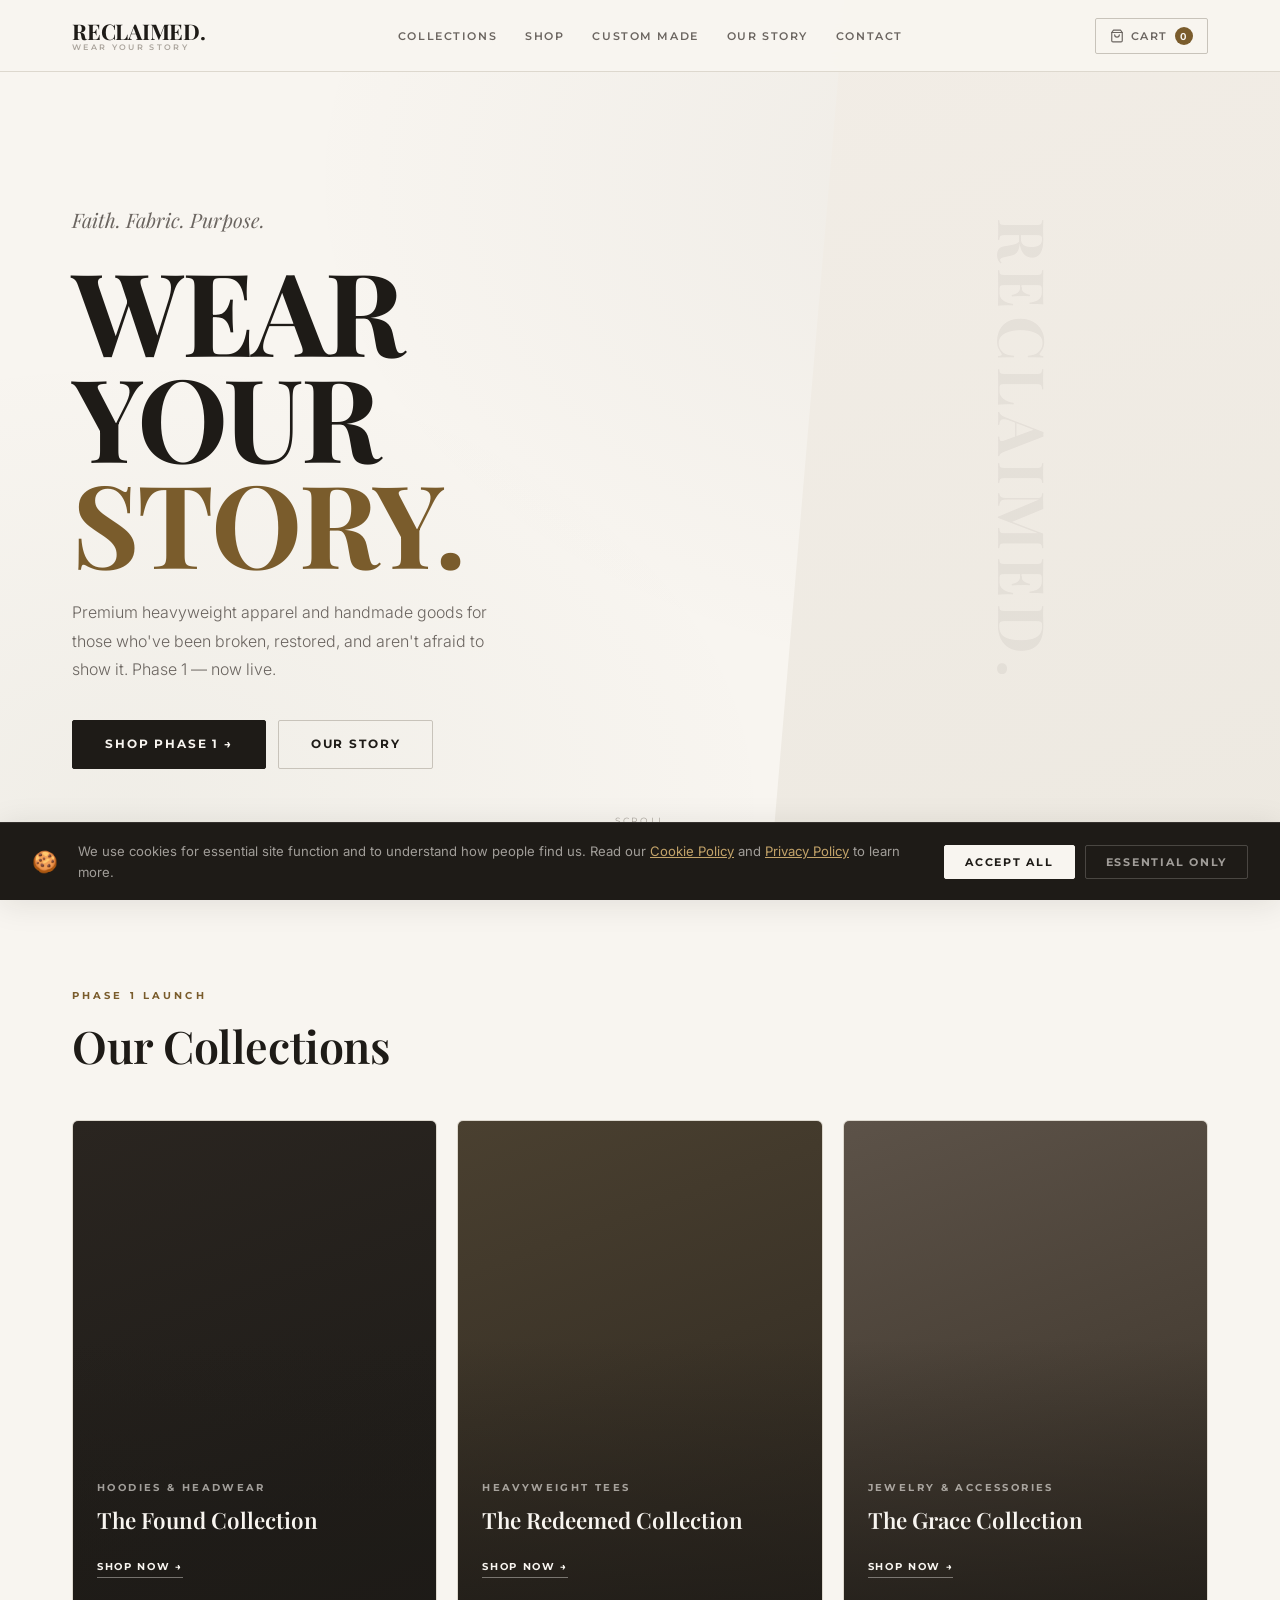
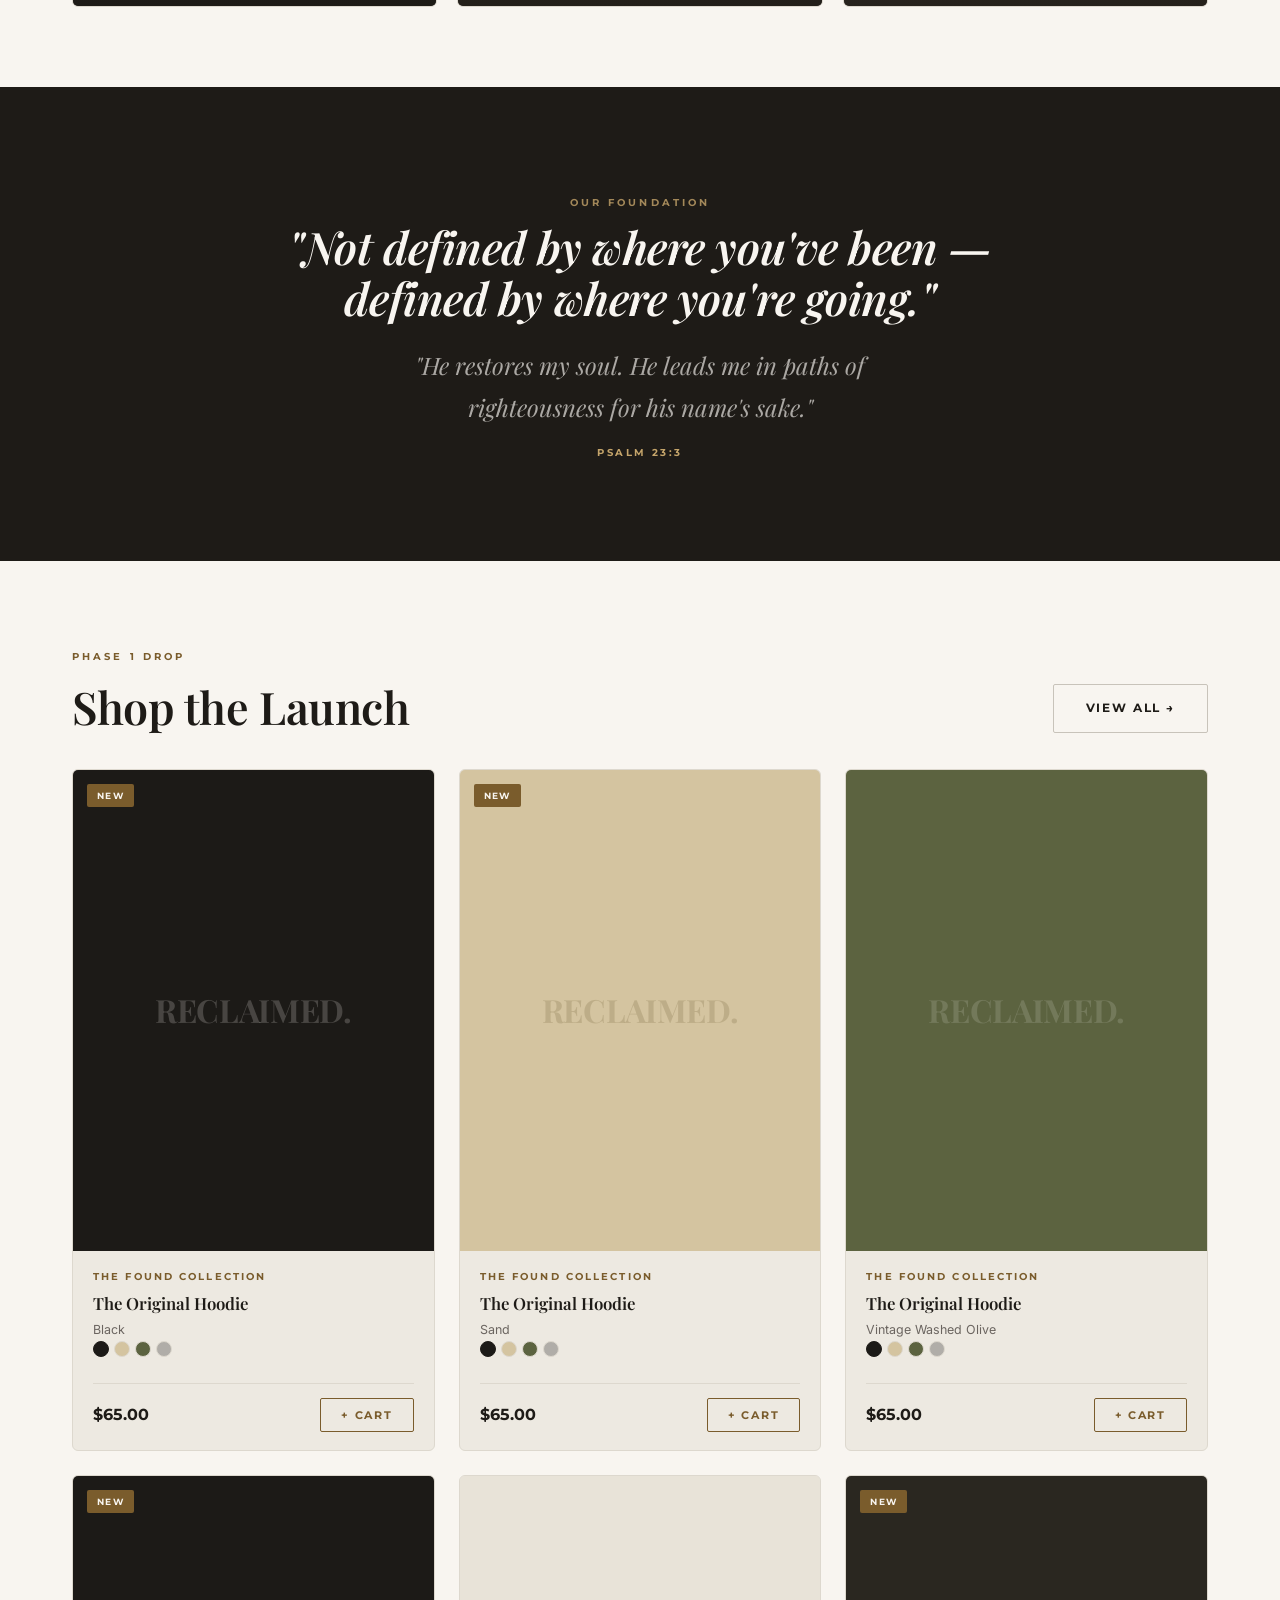
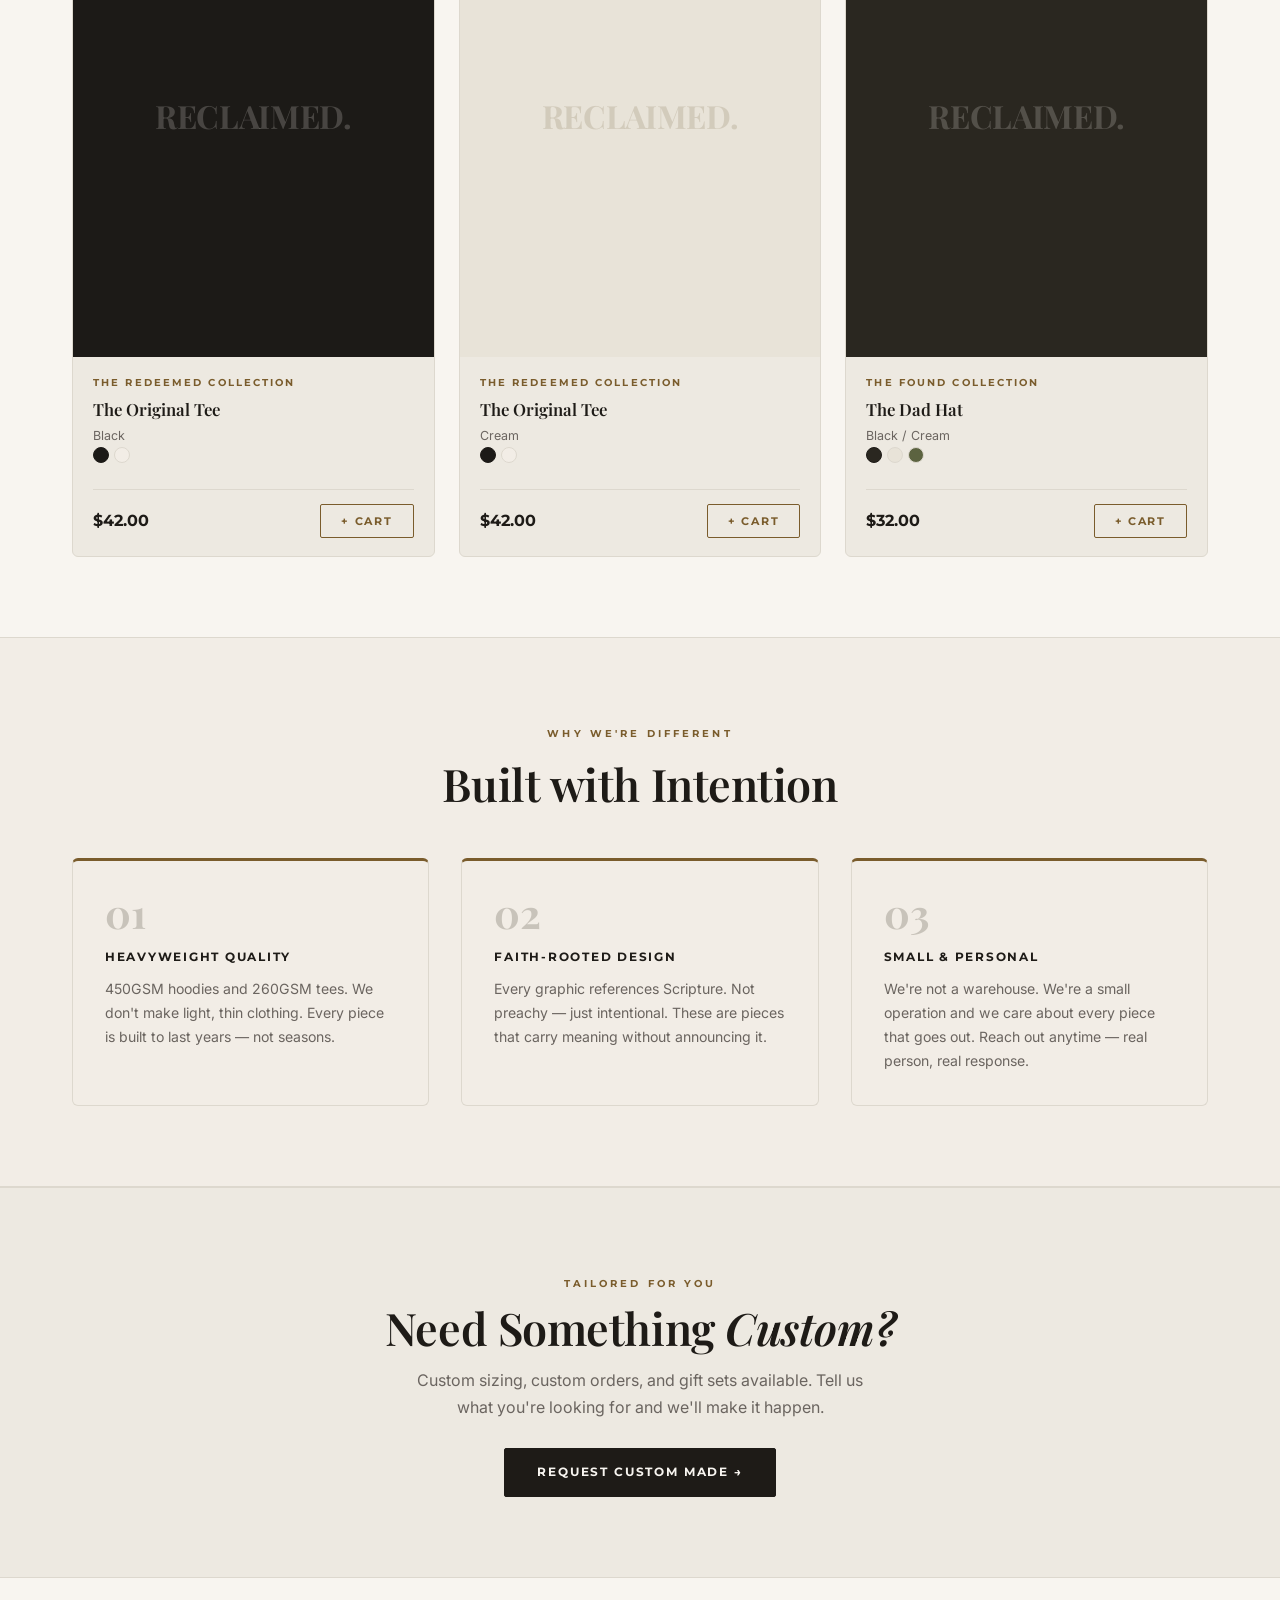
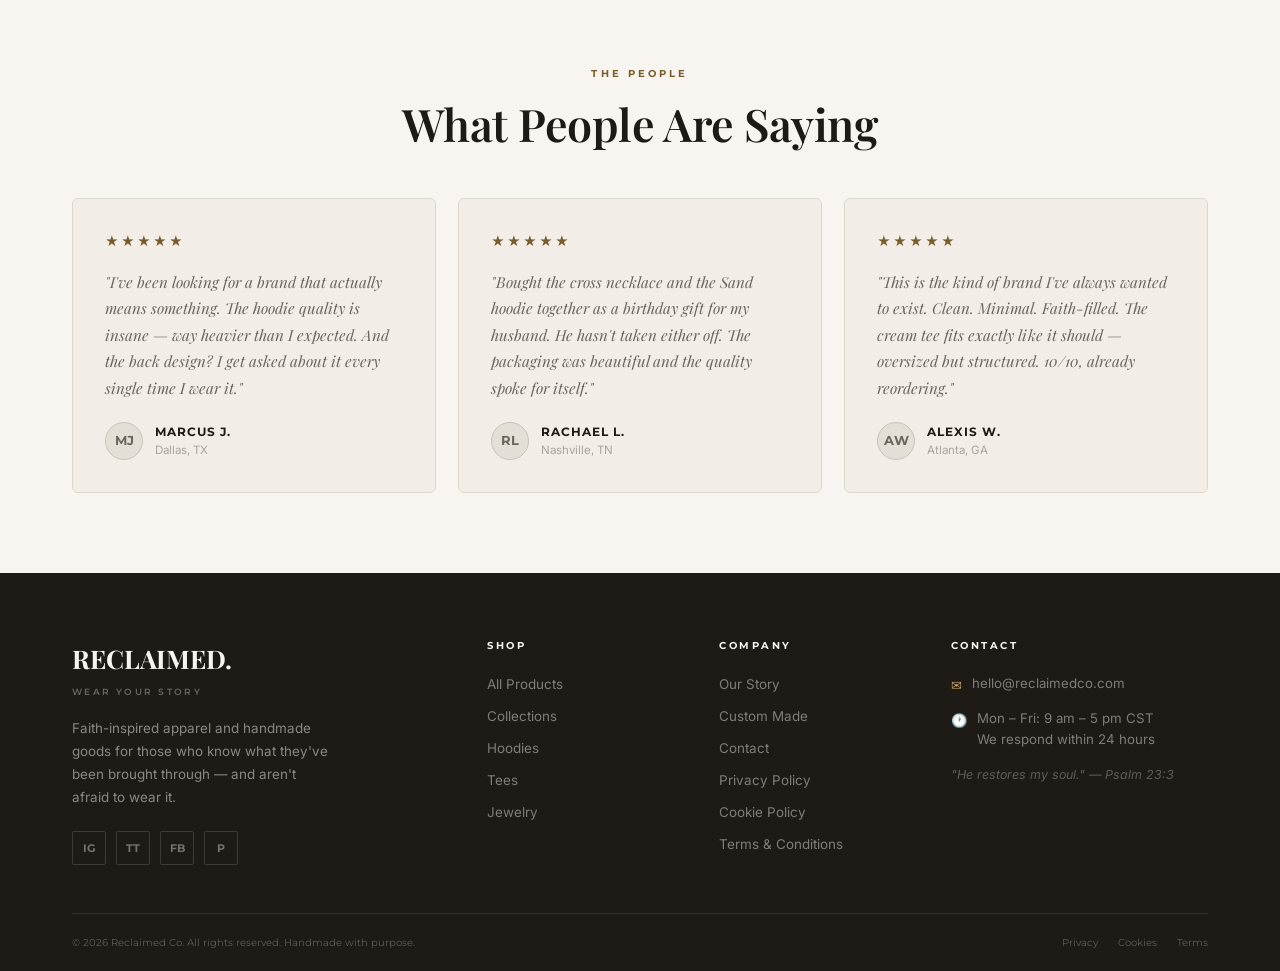
==== commit 2148eaad: "Rebuild site as Reclaimed Co. faith-inspired apparel brand Complete rebrand from auto-detailing to C" ====
--- a/index.html
+++ b/index.html
@@ -3,8 +3,8 @@
 <head>
   <meta charset="UTF-8">
   <meta name="viewport" content="width=device-width, initial-scale=1.0">
-  <meta name="description" content="Reclaimed Group — Premium auto detailing products and custom vehicle services. Restore. Protect. Reclaim.">
-  <title>Reclaimed Group | Auto Detailing & Supply</title>
+  <meta name="description" content="Reclaimed Co. — Faith-inspired heavyweight apparel and handmade goods. Wear Your Story.">
+  <title>Reclaimed Co. | Wear Your Story</title>
   <link rel="stylesheet" href="css/styles.css">
 </head>
 <body>
@@ -12,122 +12,147 @@
   <header id="nav" role="banner"></header>
 
   <!-- ═══ HERO ═══════════════════════════════════════════════ -->
-  <section class="hero" aria-label="Welcome to Reclaimed">
-    <div class="hero-bg" aria-hidden="true"></div>
-    <div class="hero-grid-lines" aria-hidden="true"></div>
-
-    <div class="container">
+  <section class="hero" aria-label="Reclaimed Co. — Wear Your Story">
+    <div class="hero-texture" aria-hidden="true"></div>
+
+    <div class="container" style="width:100%;position:relative;z-index:2">
       <div class="hero-content">
-        <div class="hero-eyebrow">Premium Detailing Supply</div>
+        <p class="hero-tagline">Faith. Fabric. Purpose.</p>
         <h1>
-          RESTORE<br>
-          PROTECT<br>
-          <span class="line-gold">RECLAIM.</span>
+          WEAR<br>
+          YOUR<br>
+          <span class="script">STORY.</span>
         </h1>
-        <p class="hero-desc">
-          Professional-grade auto detailing products and custom services for those
-          who refuse to settle. Your vehicle deserves the best — and so do you.
+        <p class="hero-sub">
+          Premium heavyweight apparel and handmade goods for those who've been
+          broken, restored, and aren't afraid to show it.
+          Phase 1 — now live.
         </p>
         <div class="hero-actions">
-          <a href="shop.html" class="btn btn-primary">Shop Now &rarr;</a>
-          <a href="custom-made.html" class="btn btn-outline">Custom Made</a>
-        </div>
-      </div>
-    </div>
-
-    <div class="hero-badge" aria-hidden="true">
-      <div class="hero-badge-inner">
-        <span class="hero-badge-line1">Est.</span>
-        <span class="hero-badge-num">2024</span>
-        <span class="hero-badge-line1">Reclaimed Group</span>
-      </div>
-    </div>
-  </section>
-
-  <!-- ═══ WHY RECLAIMED ═══════════════════════════════════════ -->
+          <a href="shop.html" class="btn btn-dark">Shop Phase 1 &rarr;</a>
+          <a href="about.html" class="btn btn-outline">Our Story</a>
+        </div>
+      </div>
+    </div>
+
+    <div class="hero-accent" aria-hidden="true">
+      <div class="hero-accent-text">RECLAIMED.</div>
+    </div>
+
+    <div class="hero-scroll" aria-hidden="true">Scroll</div>
+  </section>
+
+  <!-- ═══ COLLECTIONS ═════════════════════════════════════════ -->
   <section class="section">
     <div class="container">
+      <div class="section-header">
+        <div class="eyebrow">Phase 1 Launch</div>
+        <h2>Our Collections</h2>
+      </div>
+      <div class="collections-grid">
+        <a href="shop.html?cat=Hoodies" class="collection-card" aria-label="The Found Collection — Hoodies">
+          <div class="collection-bg" style="background:linear-gradient(160deg,#2A2520 0%,#1C1A17 100%);width:100%;height:100%"></div>
+          <div class="collection-overlay"></div>
+          <div class="collection-info">
+            <div class="collection-label">Hoodies &amp; Headwear</div>
+            <div class="collection-name">The Found Collection</div>
+            <span class="collection-link">Shop Now &rarr;</span>
+          </div>
+        </a>
+        <a href="shop.html?cat=Tees" class="collection-card" aria-label="The Redeemed Collection — Tees">
+          <div class="collection-bg" style="background:linear-gradient(160deg,#4A4030 0%,#2E2820 100%);width:100%;height:100%"></div>
+          <div class="collection-overlay"></div>
+          <div class="collection-info">
+            <div class="collection-label">Heavyweight Tees</div>
+            <div class="collection-name">The Redeemed Collection</div>
+            <span class="collection-link">Shop Now &rarr;</span>
+          </div>
+        </a>
+        <a href="shop.html?cat=Jewelry" class="collection-card" aria-label="The Grace Collection — Jewelry and Accessories">
+          <div class="collection-bg" style="background:linear-gradient(160deg,#5C5248 0%,#3A3228 100%);width:100%;height:100%"></div>
+          <div class="collection-overlay"></div>
+          <div class="collection-info">
+            <div class="collection-label">Jewelry &amp; Accessories</div>
+            <div class="collection-name">The Grace Collection</div>
+            <span class="collection-link">Shop Now &rarr;</span>
+          </div>
+        </a>
+      </div>
+    </div>
+  </section>
+
+  <!-- ═══ MISSION STATEMENT ════════════════════════════════════ -->
+  <div class="mission-block">
+    <div class="container">
+      <div class="eyebrow" style="color:rgba(196,164,106,.8)">Our Foundation</div>
+      <h2>"Not defined by where you've been —<br><em>defined by where you're going."</em></h2>
+      <p class="mission-verse">
+        "He restores my soul. He leads me in paths of righteousness for his name's sake."
+      </p>
+      <span class="mission-ref">Psalm 23:3</span>
+    </div>
+  </div>
+
+  <!-- ═══ FEATURED PRODUCTS ════════════════════════════════════ -->
+  <section class="section">
+    <div class="container">
+      <div class="section-header" style="display:flex;align-items:flex-end;justify-content:space-between;flex-wrap:wrap;gap:16px;margin-bottom:36px">
+        <div>
+          <div class="eyebrow">Phase 1 Drop</div>
+          <h2>Shop the Launch</h2>
+        </div>
+        <a href="shop.html" class="btn btn-outline">View All &rarr;</a>
+      </div>
+      <div class="product-grid" id="featured-grid"></div>
+    </div>
+  </section>
+
+  <!-- ═══ WHY RECLAIMED ════════════════════════════════════════ -->
+  <section class="section" style="background:var(--surface);border-top:1px solid var(--border);border-bottom:1px solid var(--border)">
+    <div class="container">
       <div class="section-header text-center">
-        <div class="eyebrow">Why Reclaimed</div>
-        <h2>Built Different</h2>
+        <div class="eyebrow">Why We're Different</div>
+        <h2>Built with Intention</h2>
       </div>
       <div class="features-grid">
-        <div class="feature-card">
-          <div class="feature-icon" aria-hidden="true">🏆</div>
-          <div class="feature-title">Pro-Grade Quality</div>
+        <div class="feature-item">
+          <div class="feature-num">01</div>
+          <div class="feature-title">Heavyweight Quality</div>
           <p class="feature-desc">
-            Every product in our lineup meets professional detailer standards. No filler ingredients,
-            no watered-down formulas — just products that actually work the way they're supposed to.
-          </p>
-        </div>
-        <div class="feature-card">
-          <div class="feature-icon" aria-hidden="true">🔬</div>
-          <div class="feature-title">Tested &amp; Proven</div>
+            450GSM hoodies and 260GSM tees. We don't make light, thin clothing.
+            Every piece is built to last years — not seasons.
+          </p>
+        </div>
+        <div class="feature-item">
+          <div class="feature-num">02</div>
+          <div class="feature-title">Faith-Rooted Design</div>
           <p class="feature-desc">
-            We don't stock it until we've run it through real-world conditions — swirl removal tests,
-            coating durability checks, and wash safety evaluations on actual vehicles.
-          </p>
-        </div>
-        <div class="feature-card">
-          <div class="feature-icon" aria-hidden="true">🤝</div>
-          <div class="feature-title">Personal Service</div>
+            Every graphic references Scripture. Not preachy — just intentional.
+            These are pieces that carry meaning without announcing it.
+          </p>
+        </div>
+        <div class="feature-item">
+          <div class="feature-num">03</div>
+          <div class="feature-title">Small & Personal</div>
           <p class="feature-desc">
-            Have questions about which product is right for your vehicle? Reach out directly.
-            We're a small operation and we're here to give you real, honest guidance.
-          </p>
-        </div>
-      </div>
-    </div>
-  </section>
-
-  <!-- ═══ FEATURED PRODUCTS ═══════════════════════════════════ -->
-  <section class="section" style="padding-top:0">
-    <div class="container">
-      <div class="section-header" style="display:flex;align-items:flex-end;justify-content:space-between;flex-wrap:wrap;gap:16px">
-        <div>
-          <div class="eyebrow">Top Picks</div>
-          <h2>Featured Products</h2>
-        </div>
-        <a href="shop.html" class="btn btn-outline">View All Products</a>
-      </div>
-      <div class="product-grid" id="featured-products"></div>
-    </div>
-  </section>
-
-  <!-- ═══ CUSTOM MADE BANNER ══════════════════════════════════ -->
+            We're not a warehouse. We're a small operation and we care about
+            every piece that goes out. Reach out anytime — real person, real response.
+          </p>
+        </div>
+      </div>
+    </div>
+  </section>
+
+  <!-- ═══ CTA — CUSTOM MADE ════════════════════════════════════ -->
   <section class="cta-banner">
     <div class="container">
-      <div class="eyebrow">Bespoke Service</div>
-      <h2>Need Something <span class="text-gold">Custom Made?</span></h2>
+      <div class="eyebrow">Tailored for You</div>
+      <h2>Need Something <em>Custom?</em></h2>
       <p>
-        From custom detailing packages to specialty bundles tailored for your vehicle —
-        we'll work with you directly to get it right.
+        Custom sizing, custom orders, and gift sets available. Tell us what you're looking for
+        and we'll make it happen.
       </p>
-      <a href="custom-made.html" class="btn btn-primary">Tell Us What You Need &rarr;</a>
-    </div>
-  </section>
-
-  <!-- ═══ GALLERY STRIP ════════════════════════════════════════ -->
-  <section aria-label="Gallery">
-    <div class="gallery-strip">
-      <div class="gallery-item">
-        <div class="gallery-tile" style="background:linear-gradient(135deg,#0a0a2e,#2a2a6e);width:100%;height:100%;"></div>
-      </div>
-      <div class="gallery-item">
-        <div class="gallery-tile" style="background:linear-gradient(135deg,#1a0a0a,#4a1a1a);width:100%;height:100%;"></div>
-      </div>
-      <div class="gallery-item">
-        <div class="gallery-tile" style="background:linear-gradient(135deg,#0a1a0a,#1a3a1a);width:100%;height:100%;"></div>
-      </div>
-      <div class="gallery-item">
-        <div class="gallery-tile" style="background:linear-gradient(135deg,#1a1200,#362800,rgba(200,151,59,.4));width:100%;height:100%;"></div>
-      </div>
-      <div class="gallery-item">
-        <div class="gallery-tile" style="background:linear-gradient(135deg,#0a1a2a,#1a3a5a);width:100%;height:100%;"></div>
-      </div>
-      <div class="gallery-item">
-        <div class="gallery-tile" style="background:linear-gradient(135deg,#1a0a1a,#3a1a3a);width:100%;height:100%;"></div>
-      </div>
+      <a href="custom-made.html" class="btn btn-dark">Request Custom Made &rarr;</a>
     </div>
   </section>
 
@@ -135,34 +160,34 @@
   <section class="section">
     <div class="container">
       <div class="section-header text-center">
-        <div class="eyebrow">Reviews</div>
-        <h2>What Our Customers Say</h2>
+        <div class="eyebrow">The People</div>
+        <h2>What People Are Saying</h2>
       </div>
       <div class="testimonials-grid">
         <div class="testimonial-card">
           <div class="stars" aria-label="5 stars">★★★★★</div>
           <p class="testimonial-text">
-            "The Ceramic Shield Pro is legitimately the best coating I've used at this price point.
-            Water beads like nothing else and the finish is incredible. Highly recommend."
+            "I've been looking for a brand that actually means something. The hoodie quality is insane —
+            way heavier than I expected. And the back design? I get asked about it every single time I wear it."
           </p>
           <div class="testimonial-author">
-            <div class="testimonial-avatar" aria-hidden="true">MR</div>
+            <div class="testimonial-avatar" aria-hidden="true">MJ</div>
             <div>
-              <div class="testimonial-name">Marcus R.</div>
-              <div class="testimonial-location">Atlanta, GA</div>
+              <div class="testimonial-name">Marcus J.</div>
+              <div class="testimonial-location">Dallas, TX</div>
             </div>
           </div>
         </div>
         <div class="testimonial-card">
           <div class="stars" aria-label="5 stars">★★★★★</div>
           <p class="testimonial-text">
-            "Ordered the Signature Bundle and it genuinely replaced 8 separate products I was buying.
-            Everything works exactly as described. Customer service was outstanding too."
+            "Bought the cross necklace and the Sand hoodie together as a birthday gift for my husband.
+            He hasn't taken either off. The packaging was beautiful and the quality spoke for itself."
           </p>
           <div class="testimonial-author">
-            <div class="testimonial-avatar" aria-hidden="true">JK</div>
+            <div class="testimonial-avatar" aria-hidden="true">RL</div>
             <div>
-              <div class="testimonial-name">Jamie K.</div>
+              <div class="testimonial-name">Rachael L.</div>
               <div class="testimonial-location">Nashville, TN</div>
             </div>
           </div>
@@ -170,14 +195,14 @@
         <div class="testimonial-card">
           <div class="stars" aria-label="5 stars">★★★★★</div>
           <p class="testimonial-text">
-            "Got a custom interior/exterior package done through them and I was blown away.
-            They actually listened to what I wanted and delivered exactly that. Won't go anywhere else."
+            "This is the kind of brand I've always wanted to exist. Clean. Minimal. Faith-filled.
+            The cream tee fits exactly like it should — oversized but structured. 10/10, already reordering."
           </p>
           <div class="testimonial-author">
-            <div class="testimonial-avatar" aria-hidden="true">TW</div>
+            <div class="testimonial-avatar" aria-hidden="true">AW</div>
             <div>
-              <div class="testimonial-name">Tasha W.</div>
-              <div class="testimonial-location">Birmingham, AL</div>
+              <div class="testimonial-name">Alexis W.</div>
+              <div class="testimonial-location">Atlanta, GA</div>
             </div>
           </div>
         </div>
@@ -193,10 +218,10 @@
   <script src="js/main.js"></script>
   <script>
     document.addEventListener('DOMContentLoaded', () => {
-      const grid = document.getElementById('featured-products');
+      const grid = document.getElementById('featured-grid');
       if (grid) {
-        const featured = PRODUCTS.filter(p => p.badge || p.id <= 8).slice(0, 8);
-        grid.innerHTML = featured.map(p => productCard(p)).join('');
+        // Show first 6 products on home page
+        grid.innerHTML = PRODUCTS.slice(0, 6).map(p => productCard(p)).join('');
       }
     });
   </script>
--- a/css/styles.css
+++ b/css/styles.css
@@ -1,34 +1,52 @@
-@import url('https://fonts.googleapis.com/css2?family=Oswald:wght@400;500;600;700&family=Inter:wght@300;400;500;600;700&display=swap');
+@import url('https://fonts.googleapis.com/css2?family=Playfair+Display:ital,wght@0,400;0,500;0,600;0,700;1,400;1,500&family=Montserrat:wght@400;500;600;700&family=Inter:wght@300;400;500;600&display=swap');
 
 /* ============================================================
-   RECLAIMED GROUP — Main Stylesheet
+   RECLAIMED CO. — Brand Stylesheet
    ============================================================ */
 
 :root {
-  --gold:        #c8973b;
-  --gold-light:  #e8b96a;
-  --gold-dark:   #9e7628;
-  --black:       #080808;
-  --dark:        #0f0f0f;
-  --card:        #161616;
-  --card-hover:  #1e1e1e;
-  --text-1:      #f0ede8;
-  --text-2:      #a09890;
-  --text-3:      #585450;
-  --border:      #252525;
-  --border-2:    #333333;
-  --error:       #e05555;
-  --success:     #4caf50;
-  --font-h:      'Oswald', sans-serif;
-  --font-b:      'Inter', sans-serif;
-  --container:   1200px;
-  --nav-h:       72px;
-  --radius:      3px;
-  --radius-lg:   8px;
-  --shadow:      0 4px 32px rgba(0,0,0,0.55);
-  --shadow-g:    0 0 40px rgba(200,151,59,0.18);
-  --t:           0.2s ease;
-  --ts:          0.35s ease;
+  /* Core */
+  --bg:        #F8F5F0;
+  --surface:   #F2EDE6;
+  --card:      #EDE9E1;
+  --card-dark: #E4DFD6;
+
+  /* Accent */
+  --brown:     #7A5C2C;
+  --brown-l:   #C4A46A;
+  --olive:     #5C6340;
+  --olive-l:   #8A9462;
+
+  /* Text */
+  --text-1:    #1E1B17;
+  --text-2:    #6B6560;
+  --text-3:    #AAA49C;
+
+  /* Border */
+  --border:    #DDD8CE;
+  --border-2:  #C8C3BA;
+
+  /* State */
+  --error:     #C0392B;
+
+  /* Typography */
+  --font-h:    'Playfair Display', Georgia, serif;
+  --font-m:    'Montserrat', sans-serif;
+  --font-b:    'Inter', sans-serif;
+
+  /* Layout */
+  --container: 1200px;
+  --nav-h:     72px;
+  --radius:    2px;
+  --radius-lg: 6px;
+
+  /* Shadows */
+  --shadow:    0 4px 32px rgba(30,27,23,.1);
+  --shadow-sm: 0 2px 12px rgba(30,27,23,.07);
+
+  /* Transitions */
+  --t:         0.2s ease;
+  --ts:        0.35s ease;
 }
 
 *, *::before, *::after { box-sizing: border-box; margin: 0; padding: 0; }
@@ -36,7 +54,7 @@
 
 body {
   font-family: var(--font-b);
-  background: var(--black);
+  background: var(--bg);
   color: var(--text-1);
   line-height: 1.65;
   overflow-x: hidden;
@@ -49,24 +67,35 @@
 ul { list-style: none; }
 
 /* ── Layout ──────────────────────────────── */
-.container { max-width: var(--container); margin: 0 auto; padding: 0 24px; }
+.container  { max-width: var(--container); margin: 0 auto; padding: 0 32px; }
 .section    { padding: 80px 0; }
 .section-lg { padding: 120px 0; }
 
 /* ── Typography ──────────────────────────── */
-h1,h2,h3,h4,h5,h6 {
+h1,h2,h3,h4 {
   font-family: var(--font-h);
   font-weight: 600;
+  line-height: 1.15;
+  letter-spacing: -.01em;
+}
+h1 { font-size: clamp(2.4rem, 5.5vw, 4.5rem); }
+h2 { font-size: clamp(1.9rem, 3.5vw, 3rem); }
+h3 { font-size: clamp(1.3rem, 2.5vw, 1.7rem); }
+
+.eyebrow {
+  display: inline-block;
+  font-family: var(--font-m);
+  font-size: .65rem;
+  font-weight: 700;
+  letter-spacing: .3em;
   text-transform: uppercase;
-  letter-spacing: .05em;
-  line-height: 1.2;
-}
-h1 { font-size: clamp(2.4rem, 6vw, 5rem); }
-h2 { font-size: clamp(1.8rem, 4vw, 3rem); }
-h3 { font-size: clamp(1.2rem, 2.5vw, 1.8rem); }
-
-.text-gold   { color: var(--gold); }
-.text-muted  { color: var(--text-2); }
+  color: var(--brown);
+  margin-bottom: 10px;
+}
+
+.text-brown { color: var(--brown); }
+.text-olive { color: var(--olive); }
+.text-muted { color: var(--text-2); }
 .text-center { text-align: center; }
 
 /* ── Buttons ─────────────────────────────── */
@@ -75,363 +104,455 @@
   align-items: center;
   gap: 8px;
   padding: 14px 32px;
-  font-family: var(--font-h);
-  font-size: .85rem;
-  font-weight: 600;
+  font-family: var(--font-m);
+  font-size: .72rem;
+  font-weight: 700;
   text-transform: uppercase;
-  letter-spacing: .12em;
+  letter-spacing: .16em;
   border-radius: var(--radius);
   transition: all var(--t);
   cursor: pointer;
   white-space: nowrap;
-  border: 2px solid transparent;
-}
-
-.btn-primary { background: var(--gold); color: var(--black); border-color: var(--gold); }
-.btn-primary:hover { background: var(--gold-light); border-color: var(--gold-light); transform: translateY(-2px); box-shadow: var(--shadow-g); }
-
-.btn-outline { background: transparent; color: var(--text-1); border-color: var(--border-2); }
-.btn-outline:hover { border-color: var(--gold); color: var(--gold); transform: translateY(-2px); }
-
-.btn-ghost { background: transparent; color: var(--gold); border-color: var(--gold); padding: 10px 20px; font-size: .75rem; }
-.btn-ghost:hover { background: var(--gold); color: var(--black); }
-
-.btn-sm { padding: 9px 20px; font-size: .75rem; }
+  border: 1.5px solid transparent;
+}
+
+.btn-dark {
+  background: var(--text-1);
+  color: var(--bg);
+  border-color: var(--text-1);
+}
+.btn-dark:hover {
+  background: #2E2B26;
+  border-color: #2E2B26;
+  transform: translateY(-1px);
+  box-shadow: var(--shadow);
+}
+
+.btn-outline {
+  background: transparent;
+  color: var(--text-1);
+  border-color: var(--border-2);
+}
+.btn-outline:hover {
+  border-color: var(--text-1);
+  transform: translateY(-1px);
+}
+
+.btn-brown {
+  background: var(--brown);
+  color: var(--bg);
+  border-color: var(--brown);
+}
+.btn-brown:hover {
+  background: #6A4E24;
+  border-color: #6A4E24;
+  transform: translateY(-1px);
+  box-shadow: var(--shadow);
+}
+
+.btn-ghost {
+  background: transparent;
+  color: var(--brown);
+  border-color: var(--brown);
+  padding: 10px 22px;
+  font-size: .68rem;
+}
+.btn-ghost:hover { background: var(--brown); color: var(--bg); }
+
+.btn-sm   { padding: 9px 20px; font-size: .68rem; }
 .btn-full { width: 100%; justify-content: center; }
 
 /* ── Navigation ──────────────────────────── */
 #nav {
   position: fixed; top: 0; left: 0; right: 0; z-index: 1000;
   height: var(--nav-h);
-  background: rgba(8,8,8,.95);
-  backdrop-filter: blur(14px);
+  background: rgba(248,245,240,.96);
+  backdrop-filter: blur(12px);
   border-bottom: 1px solid var(--border);
   transition: all var(--ts);
 }
-#nav.scrolled { background: rgba(8,8,8,.99); box-shadow: var(--shadow); }
+#nav.scrolled { box-shadow: var(--shadow-sm); }
 
 .nav-inner { display: flex; align-items: center; justify-content: space-between; height: var(--nav-h); }
 
-.nav-logo { display: flex; flex-direction: column; gap: 0; }
-.nav-logo-text {
+.nav-logo {
+  display: flex; flex-direction: column; align-items: flex-start; gap: 1px;
+}
+.nav-logo-mark {
   font-family: var(--font-h);
-  font-size: 1.55rem; font-weight: 700;
-  letter-spacing: .22em; line-height: 1;
+  font-size: 1.35rem; font-weight: 700;
+  letter-spacing: -.01em; line-height: 1;
   color: var(--text-1);
 }
-.nav-logo-text span { color: var(--gold); }
-.nav-logo-sub { font-size: .58rem; letter-spacing: .28em; text-transform: uppercase; color: var(--text-3); margin-top: 2px; }
+.nav-logo-sub {
+  font-family: var(--font-m);
+  font-size: .52rem; font-weight: 600;
+  letter-spacing: .28em; text-transform: uppercase;
+  color: var(--text-3); line-height: 1;
+}
 
 .nav-links { display: flex; gap: 28px; align-items: center; }
 .nav-links a {
-  font-family: var(--font-h); font-size: .82rem; font-weight: 500;
-  letter-spacing: .12em; text-transform: uppercase;
-  color: var(--text-2); transition: color var(--t);
-  position: relative;
+  font-family: var(--font-m); font-size: .7rem; font-weight: 600;
+  letter-spacing: .14em; text-transform: uppercase;
+  color: var(--text-2); transition: color var(--t); position: relative;
 }
 .nav-links a::after {
   content: ''; position: absolute; bottom: -4px; left: 0;
-  width: 0; height: 2px; background: var(--gold); transition: width var(--t);
+  width: 0; height: 1.5px; background: var(--brown); transition: width var(--t);
 }
 .nav-links a:hover, .nav-links a.active { color: var(--text-1); }
 .nav-links a:hover::after, .nav-links a.active::after { width: 100%; }
 
-.nav-actions { display: flex; align-items: center; gap: 12px; }
+.nav-actions { display: flex; align-items: center; gap: 10px; }
 
 .cart-btn {
-  position: relative; display: flex; align-items: center; gap: 8px;
-  padding: 8px 14px; background: var(--card);
-  border: 1px solid var(--border); border-radius: var(--radius);
-  color: var(--text-2); font-family: var(--font-h); font-size: .78rem;
-  letter-spacing: .1em; text-transform: uppercase; transition: all var(--t);
-}
-.cart-btn:hover { border-color: var(--gold); color: var(--gold); }
+  display: flex; align-items: center; gap: 7px;
+  padding: 8px 14px; background: transparent;
+  border: 1.5px solid var(--border-2); border-radius: var(--radius);
+  color: var(--text-2); font-family: var(--font-m); font-size: .68rem;
+  font-weight: 600; letter-spacing: .14em; text-transform: uppercase;
+  transition: all var(--t); cursor: pointer;
+}
+.cart-btn:hover { border-color: var(--text-1); color: var(--text-1); }
 
 .cart-count {
   display: inline-flex; align-items: center; justify-content: center;
   min-width: 18px; height: 18px; padding: 0 4px;
-  background: var(--gold); color: var(--black); border-radius: 100px;
-  font-size: .62rem; font-weight: 700; font-family: var(--font-b);
+  background: var(--brown); color: var(--bg); border-radius: 100px;
+  font-size: .6rem; font-weight: 700; font-family: var(--font-b);
 }
 
 .hamburger { display: none; flex-direction: column; gap: 5px; padding: 4px; }
-.hamburger span { display: block; width: 24px; height: 2px; background: var(--text-1); transition: all var(--t); }
+.hamburger span { display: block; width: 22px; height: 1.5px; background: var(--text-1); transition: all var(--t); }
 
 /* ── Mobile Nav ──────────────────────────── */
 .mobile-nav {
   display: none; position: fixed;
   top: var(--nav-h); left: 0; right: 0; bottom: 0;
-  background: var(--black); z-index: 999;
-  padding: 32px 24px; flex-direction: column; gap: 0;
-  overflow-y: auto;
+  background: var(--bg); z-index: 999;
+  padding: 32px; flex-direction: column; gap: 0; overflow-y: auto;
+  border-top: 1px solid var(--border);
 }
 .mobile-nav.open { display: flex; }
 .mobile-nav a {
-  font-family: var(--font-h); font-size: 1.6rem; font-weight: 600;
-  letter-spacing: .08em; text-transform: uppercase;
+  font-family: var(--font-h); font-size: 2rem; font-weight: 600;
   color: var(--text-2); border-bottom: 1px solid var(--border);
   padding: 20px 0; transition: color var(--t);
 }
-.mobile-nav a:hover { color: var(--gold); }
+.mobile-nav a:hover { color: var(--brown); }
 
 /* ── Hero ────────────────────────────────── */
 .hero {
   position: relative; min-height: 100vh;
   display: flex; align-items: center;
-  background: var(--black); overflow: hidden;
-  padding-top: var(--nav-h);
-}
-.hero-bg {
-  position: absolute; inset: 0;
-  background:
-    radial-gradient(ellipse at 70% 50%, rgba(200,151,59,.07) 0%, transparent 60%),
-    radial-gradient(ellipse at 15% 80%, rgba(200,151,59,.04) 0%, transparent 50%);
-}
-.hero-grid-lines {
+  background: var(--bg); overflow: hidden; padding-top: var(--nav-h);
+}
+
+.hero-texture {
   position: absolute; inset: 0;
   background-image:
-    linear-gradient(rgba(200,151,59,.025) 1px, transparent 1px),
-    linear-gradient(90deg, rgba(200,151,59,.025) 1px, transparent 1px);
-  background-size: 64px 64px;
-}
-.hero-content { position: relative; z-index: 2; }
-.hero-eyebrow {
-  display: inline-flex; align-items: center; gap: 12px;
-  margin-bottom: 24px; font-size: .72rem; letter-spacing: .32em;
-  text-transform: uppercase; color: var(--gold); font-weight: 600;
-}
-.hero-eyebrow::before { content: ''; display: block; width: 36px; height: 1px; background: var(--gold); }
+    radial-gradient(ellipse at 80% 20%, rgba(90,80,60,.06) 0%, transparent 50%),
+    radial-gradient(ellipse at 10% 90%, rgba(92,99,64,.05) 0%, transparent 40%);
+}
+
+.hero-content { position: relative; z-index: 2; max-width: 680px; }
+
+.hero-tagline {
+  font-family: var(--font-h); font-style: italic;
+  font-size: clamp(1rem, 2vw, 1.25rem); color: var(--text-2);
+  margin-bottom: 20px; font-weight: 400;
+}
 
 .hero h1 {
-  font-size: clamp(3rem, 9vw, 7.5rem); font-weight: 700;
-  letter-spacing: .14em; line-height: .95; margin-bottom: 28px;
-}
-.hero h1 .line-gold { color: var(--gold); }
-
-.hero-desc {
-  font-size: 1.05rem; color: var(--text-2);
-  max-width: 460px; margin-bottom: 40px; line-height: 1.75; font-weight: 300;
-}
-.hero-actions { display: flex; gap: 14px; flex-wrap: wrap; }
-
-.hero-badge {
-  position: absolute; right: 8%; top: 50%; transform: translateY(-50%);
-  width: 150px; height: 150px; border-radius: 50%;
-  border: 1px solid rgba(200,151,59,.4);
-  display: flex; flex-direction: column; align-items: center; justify-content: center;
-  text-align: center; animation: heroSpin 24s linear infinite;
-}
-@keyframes heroSpin {
-  from { transform: translateY(-50%) rotate(0deg); }
-  to   { transform: translateY(-50%) rotate(360deg); }
-}
-.hero-badge-inner { animation: heroSpin 24s linear infinite reverse; }
-.hero-badge-line1 { font-family: var(--font-h); font-size: .58rem; letter-spacing: .2em; color: var(--gold); display: block; }
-.hero-badge-num   { font-family: var(--font-h); font-size: 1.6rem; font-weight: 700; color: var(--gold); display: block; line-height: 1; }
-
-/* ── Section Headers ─────────────────────── */
+  font-size: clamp(3.5rem, 9vw, 7.5rem); font-weight: 700;
+  letter-spacing: -.02em; line-height: .92;
+  color: var(--text-1); margin-bottom: 24px;
+}
+.hero h1 .script { color: var(--brown); }
+
+.hero-sub {
+  font-size: 1rem; color: var(--text-2); font-weight: 300;
+  max-width: 420px; line-height: 1.8; margin-bottom: 36px;
+}
+
+.hero-actions { display: flex; gap: 12px; flex-wrap: wrap; }
+
+.hero-scroll {
+  position: absolute; bottom: 32px; left: 50%;
+  transform: translateX(-50%);
+  display: flex; flex-direction: column; align-items: center; gap: 8px;
+  font-family: var(--font-m); font-size: .58rem; letter-spacing: .24em;
+  text-transform: uppercase; color: var(--text-3);
+  animation: heroScroll 2s ease-in-out infinite;
+}
+.hero-scroll::after {
+  content: ''; display: block; width: 1px; height: 32px;
+  background: linear-gradient(var(--text-3), transparent);
+}
+@keyframes heroScroll {
+  0%,100% { transform: translateX(-50%) translateY(0); }
+  50%      { transform: translateX(-50%) translateY(5px); }
+}
+
+.hero-accent {
+  position: absolute; right: 0; top: 0; bottom: 0; width: 40%;
+  background: linear-gradient(160deg, var(--surface) 0%, var(--card) 100%);
+  clip-path: polygon(15% 0, 100% 0, 100% 100%, 0 100%);
+  display: flex; align-items: center; justify-content: center;
+}
+.hero-accent-text {
+  writing-mode: vertical-rl; text-orientation: mixed;
+  font-family: var(--font-h); font-size: clamp(3rem, 5vw, 6rem);
+  font-weight: 700; color: rgba(30,27,23,.05);
+  letter-spacing: .1em; user-select: none;
+}
+
+/* ── Section Header ──────────────────────── */
 .section-header { margin-bottom: 48px; }
-.eyebrow {
-  display: inline-flex; align-items: center; gap: 10px;
-  font-size: .68rem; letter-spacing: .32em; text-transform: uppercase;
-  color: var(--gold); font-weight: 600; margin-bottom: 10px;
-}
-.eyebrow::after { content: ''; display: block; width: 28px; height: 1px; background: var(--gold); }
+.section-header h2 { margin-top: 6px; }
 
 /* ── Product Cards ───────────────────────── */
-.product-grid { display: grid; grid-template-columns: repeat(auto-fill, minmax(270px, 1fr)); gap: 20px; }
+.product-grid { display: grid; grid-template-columns: repeat(auto-fill, minmax(280px, 1fr)); gap: 24px; }
+.product-grid-4 { grid-template-columns: repeat(4, 1fr); }
 
 .product-card {
   background: var(--card); border: 1px solid var(--border);
   border-radius: var(--radius-lg); overflow: hidden;
   transition: all var(--ts); cursor: pointer;
-}
-.product-card:hover { border-color: var(--gold); transform: translateY(-4px); box-shadow: var(--shadow-g); }
-
-.product-image { position: relative; aspect-ratio: 4/3; overflow: hidden; }
-.product-image-bg {
-  width: 100%; height: 100%;
-  display: flex; align-items: center; justify-content: center; font-size: 3.2rem;
+  display: flex; flex-direction: column;
+}
+.product-card:hover { transform: translateY(-3px); box-shadow: var(--shadow); border-color: var(--border-2); }
+
+.product-img {
+  position: relative; aspect-ratio: 3/4; overflow: hidden;
+  display: flex; align-items: center; justify-content: center;
+}
+
+.product-img-swatch {
+  position: absolute; inset: 0;
+  transition: transform .5s ease;
+}
+.product-card:hover .product-img-swatch { transform: scale(1.03); }
+
+.product-img-label {
+  position: relative; z-index: 2;
+  font-family: var(--font-h); font-size: 1.5rem; font-weight: 700;
+  letter-spacing: -.01em; opacity: .15;
+  text-align: center; padding: 20px;
 }
 
 .product-badge {
-  position: absolute; top: 12px; left: 12px;
-  padding: 4px 10px; font-family: var(--font-h); font-size: .62rem;
-  font-weight: 700; letter-spacing: .1em; text-transform: uppercase;
-  border-radius: 2px; color: var(--black);
-}
-.product-badge.popular { background: #e05555; color: #fff; }
-.product-badge.new     { background: var(--gold); }
-.product-badge.bundle  { background: #4caf50; color: #fff; }
+  position: absolute; top: 14px; left: 14px; z-index: 3;
+  padding: 4px 10px; font-family: var(--font-m); font-size: .58rem;
+  font-weight: 700; letter-spacing: .14em; text-transform: uppercase;
+  border-radius: 2px;
+}
+.badge-new      { background: var(--text-1); color: var(--bg); }
+.badge-seasonal { background: var(--olive);  color: var(--bg); }
+.badge-launch   { background: var(--brown);  color: var(--bg); }
 
 .product-overlay {
-  position: absolute; inset: 0; background: rgba(0,0,0,.72);
+  position: absolute; inset: 0; background: rgba(30,27,23,.6);
   display: flex; align-items: center; justify-content: center;
-  opacity: 0; transition: opacity var(--t);
+  opacity: 0; transition: opacity var(--t); z-index: 4;
 }
 .product-card:hover .product-overlay { opacity: 1; }
 
-.product-info { padding: 16px; }
-.product-category { font-size: .62rem; letter-spacing: .22em; text-transform: uppercase; color: var(--gold); font-weight: 600; margin-bottom: 6px; }
-.product-name { font-family: var(--font-h); font-size: 1rem; font-weight: 600; letter-spacing: .05em; text-transform: uppercase; color: var(--text-1); margin-bottom: 4px; }
-.product-sub  { font-size: .78rem; color: var(--text-2); margin-bottom: 12px; }
-
-.product-footer { display: flex; align-items: center; justify-content: space-between; padding-top: 12px; border-top: 1px solid var(--border); }
-.product-price { font-family: var(--font-h); font-size: 1.15rem; font-weight: 700; color: var(--gold); }
+.product-info { padding: 18px 20px; flex: 1; display: flex; flex-direction: column; }
+.product-collection { font-family: var(--font-m); font-size: .6rem; font-weight: 700; letter-spacing: .22em; text-transform: uppercase; color: var(--brown); margin-bottom: 5px; }
+.product-name  { font-family: var(--font-h); font-size: 1.05rem; font-weight: 600; color: var(--text-1); margin-bottom: 3px; }
+.product-color { font-size: .78rem; color: var(--text-2); margin-bottom: auto; }
+.product-footer { display: flex; align-items: center; justify-content: space-between; padding-top: 14px; margin-top: 14px; border-top: 1px solid var(--border); }
+.product-price  { font-family: var(--font-m); font-size: 1rem; font-weight: 700; color: var(--text-1); }
+
+/* Color swatches */
+.product-swatches { display: flex; gap: 5px; margin-bottom: 12px; }
+.swatch {
+  width: 16px; height: 16px; border-radius: 50%;
+  border: 1.5px solid var(--border); cursor: pointer;
+  transition: transform var(--t);
+}
+.swatch:hover { transform: scale(1.2); }
+.swatch.active { border-color: var(--text-1); }
+
+/* ── Collection Cards ────────────────────── */
+.collections-grid { display: grid; grid-template-columns: repeat(3, 1fr); gap: 20px; }
+
+.collection-card {
+  position: relative; aspect-ratio: 3/4; overflow: hidden;
+  border-radius: var(--radius-lg); cursor: pointer;
+  border: 1px solid var(--border);
+}
+.collection-bg { position: absolute; inset: 0; transition: transform .5s ease; }
+.collection-card:hover .collection-bg { transform: scale(1.04); }
+
+.collection-overlay {
+  position: absolute; inset: 0;
+  background: linear-gradient(0deg, rgba(30,27,23,.75) 0%, transparent 55%);
+}
+.collection-info {
+  position: absolute; bottom: 0; left: 0; right: 0;
+  padding: 28px 24px;
+}
+.collection-label { font-family: var(--font-m); font-size: .62rem; font-weight: 700; letter-spacing: .24em; text-transform: uppercase; color: rgba(248,245,240,.6); margin-bottom: 6px; }
+.collection-name  { font-family: var(--font-h); font-size: 1.4rem; font-weight: 600; color: var(--bg); margin-bottom: 12px; }
+.collection-link  { font-family: var(--font-m); font-size: .65rem; font-weight: 700; letter-spacing: .16em; text-transform: uppercase; color: var(--bg); display: inline-flex; align-items: center; gap: 6px; border-bottom: 1px solid rgba(248,245,240,.4); padding-bottom: 2px; transition: border-color var(--t); }
+.collection-link:hover { border-color: rgba(248,245,240,.9); }
+
+/* ── Mission / Feature Block ─────────────── */
+.mission-block {
+  background: var(--text-1); color: var(--bg);
+  padding: 100px 0; text-align: center;
+}
+.mission-block h2 { color: var(--bg); font-style: italic; }
+.mission-verse {
+  font-family: var(--font-h); font-style: italic;
+  font-size: clamp(1.1rem, 2vw, 1.5rem); color: rgba(248,245,240,.65);
+  max-width: 560px; margin: 20px auto 0; line-height: 1.75; font-weight: 400;
+}
+.mission-ref {
+  font-family: var(--font-m); font-size: .65rem; font-weight: 700;
+  letter-spacing: .24em; text-transform: uppercase;
+  color: var(--brown-l); margin-top: 16px; display: block;
+}
+
+/* ── Why Reclaimed / Features ────────────── */
+.features-grid { display: grid; grid-template-columns: repeat(3, 1fr); gap: 32px; }
+
+.feature-item {
+  padding: 32px; background: var(--surface); border: 1px solid var(--border);
+  border-radius: var(--radius-lg); border-top: 3px solid var(--brown);
+}
+.feature-num  { font-family: var(--font-h); font-size: 2.5rem; font-weight: 700; color: var(--border-2); line-height: 1; margin-bottom: 14px; }
+.feature-title { font-family: var(--font-m); font-size: .78rem; font-weight: 700; letter-spacing: .14em; text-transform: uppercase; color: var(--text-1); margin-bottom: 10px; }
+.feature-desc  { font-size: .88rem; color: var(--text-2); line-height: 1.7; }
+
+/* ── Testimonials ────────────────────────── */
+.testimonials-grid { display: grid; grid-template-columns: repeat(3, 1fr); gap: 22px; }
+.testimonial-card {
+  padding: 32px; background: var(--surface); border: 1px solid var(--border);
+  border-radius: var(--radius-lg);
+}
+.stars { color: var(--brown); font-size: .82rem; margin-bottom: 16px; letter-spacing: 2px; }
+.testimonial-text { font-family: var(--font-h); font-style: italic; font-size: .95rem; color: var(--text-2); line-height: 1.75; margin-bottom: 20px; }
+.testimonial-author { display: flex; align-items: center; gap: 12px; }
+.testimonial-avatar {
+  width: 38px; height: 38px; border-radius: 50%; flex-shrink: 0;
+  background: var(--card-dark); border: 1.5px solid var(--border-2);
+  display: flex; align-items: center; justify-content: center;
+  font-family: var(--font-m); font-size: .8rem; font-weight: 700; color: var(--text-2);
+}
+.testimonial-name     { font-family: var(--font-m); font-size: .75rem; font-weight: 700; letter-spacing: .08em; text-transform: uppercase; color: var(--text-1); }
+.testimonial-location { font-size: .72rem; color: var(--text-3); }
 
 /* ── Cart Sidebar ────────────────────────── */
 .cart-overlay {
-  position: fixed; inset: 0; background: rgba(0,0,0,.72);
+  position: fixed; inset: 0; background: rgba(30,27,23,.45);
   z-index: 1100; opacity: 0; pointer-events: none; transition: opacity var(--ts);
 }
 .cart-overlay.open { opacity: 1; pointer-events: all; }
 
 .cart-sidebar {
   position: fixed; top: 0; right: 0; bottom: 0; width: 400px; max-width: 92vw;
-  background: var(--dark); border-left: 1px solid var(--border);
+  background: var(--bg); border-left: 1px solid var(--border);
   z-index: 1200; transform: translateX(100%); transition: transform var(--ts);
   display: flex; flex-direction: column;
 }
 .cart-sidebar.open { transform: translateX(0); }
 
 .cart-header { display: flex; align-items: center; justify-content: space-between; padding: 22px 24px; border-bottom: 1px solid var(--border); }
-.cart-title  { font-family: var(--font-h); font-size: 1.1rem; letter-spacing: .1em; text-transform: uppercase; }
+.cart-title  { font-family: var(--font-h); font-size: 1.2rem; font-weight: 600; }
 .cart-close  {
   width: 34px; height: 34px; display: flex; align-items: center; justify-content: center;
-  background: var(--card); border: 1px solid var(--border); border-radius: var(--radius);
-  color: var(--text-1); font-size: 1.1rem; transition: all var(--t);
-}
-.cart-close:hover { border-color: var(--error); color: var(--error); }
-
-.cart-items { flex: 1; overflow-y: auto; padding: 12px 16px; }
+  background: var(--surface); border: 1px solid var(--border); border-radius: var(--radius);
+  color: var(--text-2); font-size: 1.1rem; transition: all var(--t);
+}
+.cart-close:hover { border-color: var(--text-1); color: var(--text-1); }
+
+.cart-items { flex: 1; overflow-y: auto; padding: 12px 20px; }
 
 .cart-empty {
   display: flex; flex-direction: column; align-items: center; justify-content: center;
   height: 100%; gap: 14px; color: var(--text-2); text-align: center; padding: 40px;
 }
-.cart-empty-icon { font-size: 3rem; opacity: .3; }
+.cart-empty-icon { font-size: 2.5rem; opacity: .3; }
 .cart-empty p { font-size: .9rem; }
 
 .cart-item { display: flex; gap: 14px; padding: 16px 0; border-bottom: 1px solid var(--border); }
-.cart-item-img { width: 70px; height: 70px; border-radius: var(--radius); overflow: hidden; flex-shrink: 0; }
+.cart-item-img { width: 72px; height: 72px; border-radius: var(--radius); overflow: hidden; flex-shrink: 0; border: 1px solid var(--border); }
 .cart-item-info { flex: 1; }
-.cart-item-name  { font-family: var(--font-h); font-size: .82rem; letter-spacing: .05em; text-transform: uppercase; margin-bottom: 4px; }
-.cart-item-price { font-size: .82rem; color: var(--gold); margin-bottom: 8px; }
-
-.cart-item-qty { display: flex; align-items: center; gap: 6px; }
+.cart-item-collection { font-family: var(--font-m); font-size: .58rem; font-weight: 700; letter-spacing: .18em; text-transform: uppercase; color: var(--brown); margin-bottom: 3px; }
+.cart-item-name  { font-family: var(--font-h); font-size: .9rem; color: var(--text-1); margin-bottom: 2px; }
+.cart-item-color { font-size: .78rem; color: var(--text-2); margin-bottom: 8px; }
+.cart-item-price { font-family: var(--font-m); font-size: .82rem; font-weight: 700; color: var(--text-1); }
+
+.cart-item-qty { display: flex; align-items: center; gap: 6px; margin-top: 6px; }
 .qty-btn {
   width: 22px; height: 22px; display: flex; align-items: center; justify-content: center;
-  background: var(--card); border: 1px solid var(--border); border-radius: 2px;
+  background: var(--surface); border: 1px solid var(--border); border-radius: 2px;
   color: var(--text-1); font-size: 1rem; line-height: 1; transition: all var(--t);
 }
-.qty-btn:hover { border-color: var(--gold); color: var(--gold); }
-.qty-num { font-size: .82rem; min-width: 18px; text-align: center; }
-
+.qty-btn:hover { border-color: var(--text-1); }
+.qty-num { font-size: .82rem; min-width: 20px; text-align: center; font-family: var(--font-m); font-weight: 600; }
 .cart-item-remove { align-self: flex-start; color: var(--text-3); font-size: .8rem; transition: color var(--t); padding: 2px; }
 .cart-item-remove:hover { color: var(--error); }
 
 .cart-footer { padding: 20px 24px; border-top: 1px solid var(--border); }
-.cart-total   { display: flex; justify-content: space-between; margin-bottom: 16px; align-items: center; }
-.cart-total-label { font-family: var(--font-h); font-size: .75rem; letter-spacing: .18em; text-transform: uppercase; color: var(--text-2); }
-.cart-total-val   { font-family: var(--font-h); font-size: 1.35rem; color: var(--gold); font-weight: 700; }
+.cart-total  { display: flex; justify-content: space-between; margin-bottom: 16px; align-items: center; }
+.cart-total-label { font-family: var(--font-m); font-size: .7rem; font-weight: 700; letter-spacing: .2em; text-transform: uppercase; color: var(--text-2); }
+.cart-total-val   { font-family: var(--font-h); font-size: 1.4rem; font-weight: 600; color: var(--text-1); }
 .cart-note { font-size: .72rem; color: var(--text-3); text-align: center; margin-top: 10px; line-height: 1.55; }
-
-/* ── Features ────────────────────────────── */
-.features-grid { display: grid; grid-template-columns: repeat(3,1fr); gap: 28px; }
-.feature-card { padding: 32px; background: var(--card); border: 1px solid var(--border); border-radius: var(--radius-lg); transition: border-color var(--t); }
-.feature-card:hover { border-color: var(--gold); }
-.feature-icon  { font-size: 2rem; margin-bottom: 16px; }
-.feature-title { font-family: var(--font-h); font-size: .9rem; letter-spacing: .08em; text-transform: uppercase; margin-bottom: 10px; }
-.feature-desc  { font-size: .88rem; color: var(--text-2); line-height: 1.65; }
-
-/* ── Testimonials ────────────────────────── */
-.testimonials-grid { display: grid; grid-template-columns: repeat(3,1fr); gap: 22px; }
-.testimonial-card { padding: 30px; background: var(--card); border: 1px solid var(--border); border-radius: var(--radius-lg); position: relative; }
-.testimonial-card::before { content: '"'; position: absolute; top: 12px; left: 22px; font-family: Georgia, serif; font-size: 5rem; color: var(--gold); opacity: .15; line-height: 1; }
-.stars { color: var(--gold); font-size: .8rem; margin-bottom: 14px; }
-.testimonial-text { font-size: .9rem; color: var(--text-2); line-height: 1.72; margin-bottom: 18px; font-style: italic; }
-.testimonial-author { display: flex; align-items: center; gap: 10px; }
-.testimonial-avatar {
-  width: 38px; height: 38px; border-radius: 50%; flex-shrink: 0;
-  background: linear-gradient(135deg, var(--gold-dark), var(--gold));
-  display: flex; align-items: center; justify-content: center;
-  font-family: var(--font-h); font-size: .95rem; color: var(--black); font-weight: 700;
-}
-.testimonial-name     { font-family: var(--font-h); font-size: .8rem; letter-spacing: .06em; text-transform: uppercase; }
-.testimonial-location { font-size: .72rem; color: var(--text-3); }
-
-/* ── Gallery Strip ───────────────────────── */
-.gallery-strip { display: grid; grid-template-columns: repeat(6,1fr); gap: 3px; }
-.gallery-item { aspect-ratio: 1; overflow: hidden; }
-.gallery-tile { width: 100%; height: 100%; transition: transform .4s ease; }
-.gallery-item:hover .gallery-tile { transform: scale(1.06); }
-
-/* ── CTA Banner ──────────────────────────── */
-.cta-banner {
-  background: linear-gradient(135deg, var(--dark) 0%, rgba(200,151,59,.06) 50%, var(--dark) 100%);
-  border-top: 1px solid var(--border); border-bottom: 1px solid var(--border);
-  padding: 80px 0; text-align: center;
-}
-.cta-banner h2 { margin-bottom: 14px; }
-.cta-banner p  { color: var(--text-2); font-size: 1rem; max-width: 460px; margin: 0 auto 32px; }
-
-/* ── Stats ───────────────────────────────── */
-.stats-row { display: flex; gap: 48px; flex-wrap: wrap; margin-top: 36px; }
-.stat-item { flex: 1; min-width: 100px; }
-.stat-num   { font-family: var(--font-h); font-size: 2.4rem; font-weight: 700; color: var(--gold); line-height: 1; margin-bottom: 4px; }
-.stat-label { font-size: .72rem; letter-spacing: .18em; text-transform: uppercase; color: var(--text-2); }
 
 /* ── Forms ───────────────────────────────── */
 .form-group { margin-bottom: 18px; }
 .form-label {
-  display: block; font-size: .72rem; font-family: var(--font-h); font-weight: 600;
-  letter-spacing: .16em; text-transform: uppercase; color: var(--text-2); margin-bottom: 7px;
-}
-.form-label .req { color: var(--gold); margin-left: 3px; }
+  display: block; font-family: var(--font-m); font-size: .65rem; font-weight: 700;
+  letter-spacing: .18em; text-transform: uppercase; color: var(--text-2); margin-bottom: 7px;
+}
+.form-label .req { color: var(--brown); margin-left: 3px; }
 
 .form-input, .form-textarea, .form-select {
   width: 100%; padding: 12px 15px;
-  background: var(--card); border: 1px solid var(--border);
+  background: var(--bg); border: 1.5px solid var(--border);
   border-radius: var(--radius); color: var(--text-1); font-size: .92rem;
   transition: border-color var(--t); outline: none;
 }
-.form-input:focus, .form-textarea:focus, .form-select:focus { border-color: var(--gold); }
+.form-input:focus, .form-textarea:focus, .form-select:focus { border-color: var(--brown); }
 .form-input::placeholder, .form-textarea::placeholder { color: var(--text-3); }
 .form-textarea { min-height: 140px; resize: vertical; }
-
 .form-select {
   appearance: none; cursor: pointer;
-  background-image: url("data:image/svg+xml,%3Csvg xmlns='http://www.w3.org/2000/svg' width='12' height='8'%3E%3Cpath d='M1 1l5 5 5-5' stroke='%23666' stroke-width='1.5' fill='none' stroke-linecap='round'/%3E%3C/svg%3E");
+  background-image: url("data:image/svg+xml,%3Csvg xmlns='http://www.w3.org/2000/svg' width='12' height='8'%3E%3Cpath d='M1 1l5 5 5-5' stroke='%23999' stroke-width='1.5' fill='none' stroke-linecap='round'/%3E%3C/svg%3E");
   background-repeat: no-repeat; background-position: right 15px center;
   padding-right: 36px;
 }
-
 .form-row { display: grid; grid-template-columns: 1fr 1fr; gap: 14px; }
 
 .form-check { display: flex; align-items: flex-start; gap: 12px; cursor: pointer; margin-bottom: 8px; }
 .form-check input[type="checkbox"] { display: none; }
 .check-box {
-  width: 20px; height: 20px; border: 2px solid var(--border-2); border-radius: 3px;
-  display: flex; align-items: center; justify-content: center; flex-shrink: 0;
-  margin-top: 2px; transition: all var(--t); background: var(--card);
-}
-.form-check input[type="checkbox"]:checked + .check-box { background: var(--gold); border-color: var(--gold); }
-.form-check input[type="checkbox"]:checked + .check-box::after { content: '✓'; font-size: .7rem; color: var(--black); font-weight: 700; }
+  width: 20px; height: 20px; border: 1.5px solid var(--border-2);
+  border-radius: 3px; display: flex; align-items: center; justify-content: center;
+  flex-shrink: 0; margin-top: 1px; transition: all var(--t); background: var(--bg);
+}
+.form-check input[type="checkbox"]:checked + .check-box { background: var(--brown); border-color: var(--brown); }
+.form-check input[type="checkbox"]:checked + .check-box::after { content: '✓'; font-size: .68rem; color: var(--bg); font-weight: 700; }
 .check-text { font-size: .83rem; color: var(--text-2); line-height: 1.55; }
-.check-text a { color: var(--gold); text-decoration: underline; }
+.check-text a { color: var(--brown); text-decoration: underline; }
 
 .policy-box {
-  background: rgba(200,151,59,.07); border: 1px solid rgba(200,151,59,.28);
+  background: rgba(122,92,44,.06); border: 1px solid rgba(122,92,44,.22);
   border-radius: var(--radius-lg); padding: 18px 22px; margin-bottom: 22px;
   display: flex; gap: 12px; align-items: flex-start;
 }
-.policy-box-icon { font-size: 1.1rem; color: var(--gold); flex-shrink: 0; margin-top: 1px; }
-.policy-box-text { font-size: .83rem; color: var(--text-2); line-height: 1.6; }
-.policy-box-text a { color: var(--gold); text-decoration: underline; }
+.policy-box-icon { font-size: 1rem; color: var(--brown); flex-shrink: 0; margin-top: 2px; }
+.policy-box-text { font-size: .82rem; color: var(--text-2); line-height: 1.6; }
+.policy-box-text a { color: var(--brown); text-decoration: underline; }
 
 .form-section-hd {
-  font-family: var(--font-h); font-size: .75rem; letter-spacing: .2em;
-  text-transform: uppercase; color: var(--gold);
+  font-family: var(--font-m); font-size: .65rem; font-weight: 700; letter-spacing: .22em;
+  text-transform: uppercase; color: var(--brown);
   border-bottom: 1px solid var(--border); padding-bottom: 10px;
   margin: 28px 0 18px;
 }
@@ -439,148 +560,183 @@
 
 /* ── Page Header ─────────────────────────── */
 .page-header {
-  padding: calc(var(--nav-h) + 56px) 0 56px;
-  background: linear-gradient(180deg, var(--dark) 0%, var(--black) 100%);
-  border-bottom: 1px solid var(--border); text-align: center;
-}
-.page-header h1 { font-size: clamp(2rem, 5vw, 3.5rem); margin-bottom: 10px; }
+  padding: calc(var(--nav-h) + 64px) 0 64px;
+  background: var(--surface); border-bottom: 1px solid var(--border); text-align: center;
+}
+.page-header h1 { margin-top: 6px; margin-bottom: 12px; }
 .page-header p  { font-size: .98rem; color: var(--text-2); max-width: 480px; margin: 0 auto; }
 
 /* ── Filter Bar ──────────────────────────── */
 .filter-bar { display: flex; align-items: center; gap: 12px; padding: 24px 0; flex-wrap: wrap; }
-.filter-label { font-family: var(--font-h); font-size: .72rem; letter-spacing: .16em; text-transform: uppercase; color: var(--text-2); white-space: nowrap; }
+.filter-label { font-family: var(--font-m); font-size: .65rem; font-weight: 700; letter-spacing: .18em; text-transform: uppercase; color: var(--text-3); white-space: nowrap; }
 .filter-tags  { display: flex; gap: 7px; flex-wrap: wrap; }
 .filter-tag {
-  padding: 7px 15px; background: var(--card); border: 1px solid var(--border);
-  border-radius: 100px; font-family: var(--font-h); font-size: .68rem;
-  letter-spacing: .1em; text-transform: uppercase; color: var(--text-2);
+  padding: 7px 16px; background: transparent; border: 1.5px solid var(--border);
+  border-radius: 100px; font-family: var(--font-m); font-size: .65rem;
+  font-weight: 600; letter-spacing: .12em; text-transform: uppercase; color: var(--text-2);
   cursor: pointer; transition: all var(--t);
 }
-.filter-tag:hover, .filter-tag.active { background: var(--gold); border-color: var(--gold); color: var(--black); }
+.filter-tag:hover { border-color: var(--text-1); color: var(--text-1); }
+.filter-tag.active { background: var(--text-1); border-color: var(--text-1); color: var(--bg); }
 .sort-select {
   margin-left: auto; padding: 7px 32px 7px 14px;
-  background: var(--card); border: 1px solid var(--border); border-radius: var(--radius);
-  color: var(--text-2); font-family: var(--font-h); font-size: .68rem;
-  letter-spacing: .1em; text-transform: uppercase; outline: none; cursor: pointer; appearance: none;
-  background-image: url("data:image/svg+xml,%3Csvg xmlns='http://www.w3.org/2000/svg' width='12' height='8'%3E%3Cpath d='M1 1l5 5 5-5' stroke='%23666' stroke-width='1.5' fill='none' stroke-linecap='round'/%3E%3C/svg%3E");
+  background: transparent; border: 1.5px solid var(--border); border-radius: var(--radius);
+  color: var(--text-2); font-family: var(--font-m); font-size: .65rem;
+  font-weight: 600; letter-spacing: .12em; text-transform: uppercase;
+  outline: none; cursor: pointer; appearance: none;
+  background-image: url("data:image/svg+xml,%3Csvg xmlns='http://www.w3.org/2000/svg' width='12' height='8'%3E%3Cpath d='M1 1l5 5 5-5' stroke='%23999' stroke-width='1.5' fill='none' stroke-linecap='round'/%3E%3C/svg%3E");
   background-repeat: no-repeat; background-position: right 10px center;
 }
 
 /* ── Product Detail ──────────────────────── */
 .product-detail { padding: calc(var(--nav-h) + 40px) 0 80px; }
-.product-detail-grid { display: grid; grid-template-columns: 1fr 1fr; gap: 56px; align-items: start; }
-.product-detail-img { aspect-ratio: 1; border-radius: var(--radius-lg); overflow: hidden; border: 1px solid var(--border); }
-.detail-thumbs { display: grid; grid-template-columns: repeat(4,1fr); gap: 8px; margin-top: 10px; }
-.detail-thumb  { aspect-ratio: 1; border-radius: var(--radius); overflow: hidden; border: 2px solid var(--border); cursor: pointer; transition: border-color var(--t); }
-.detail-thumb.active, .detail-thumb:hover { border-color: var(--gold); }
-.product-detail-cat  { font-size: .68rem; letter-spacing: .26em; text-transform: uppercase; color: var(--gold); font-weight: 600; margin-bottom: 8px; }
-.product-detail-name { font-size: clamp(1.7rem, 3vw, 2.4rem); font-family: var(--font-h); letter-spacing: .05em; text-transform: uppercase; margin-bottom: 6px; }
-.product-detail-sub  { font-size: .95rem; color: var(--text-2); margin-bottom: 18px; line-height: 1.6; }
-.product-detail-price { font-family: var(--font-h); font-size: 2rem; font-weight: 700; color: var(--gold); margin-bottom: 22px; }
-
+.product-detail-grid { display: grid; grid-template-columns: 1fr 1fr; gap: 64px; align-items: start; }
+.product-detail-main-img { aspect-ratio: 3/4; border-radius: var(--radius-lg); overflow: hidden; border: 1px solid var(--border); }
+.product-detail-thumbs { display: grid; grid-template-columns: repeat(4, 1fr); gap: 8px; margin-top: 10px; }
+.detail-thumb { aspect-ratio: 1; border-radius: var(--radius); overflow: hidden; border: 1.5px solid var(--border); cursor: pointer; transition: border-color var(--t); }
+.detail-thumb.active, .detail-thumb:hover { border-color: var(--text-1); }
+
+.product-detail-sticky { position: sticky; top: calc(var(--nav-h) + 24px); }
+.product-detail-col  { font-family: var(--font-m); font-size: .6rem; font-weight: 700; letter-spacing: .24em; text-transform: uppercase; color: var(--brown); margin-bottom: 8px; }
+.product-detail-name { font-size: clamp(1.8rem, 3vw, 2.4rem); margin-bottom: 4px; }
+.product-detail-variant { font-size: .92rem; color: var(--text-2); margin-bottom: 16px; }
+.product-detail-price { font-family: var(--font-m); font-size: 1.5rem; font-weight: 700; color: var(--text-1); margin-bottom: 20px; }
+
+.size-guide { font-family: var(--font-m); font-size: .65rem; font-weight: 700; letter-spacing: .14em; text-transform: uppercase; color: var(--brown); border-bottom: 1px dotted var(--brown); cursor: pointer; }
+
+.feature-list { margin: 20px 0; }
 .feature-list li { display: flex; gap: 10px; align-items: flex-start; padding: 8px 0; font-size: .88rem; color: var(--text-2); border-bottom: 1px solid var(--border); }
 .feature-list li:last-child { border-bottom: none; }
-.check-icon { color: var(--gold); flex-shrink: 0; margin-top: 3px; font-size: .85rem; }
-
-.qty-control { display: flex; align-items: center; border: 1px solid var(--border); border-radius: var(--radius); overflow: hidden; }
-.qty-ctrl-btn { width: 38px; height: 42px; display: flex; align-items: center; justify-content: center; background: var(--card); color: var(--text-1); font-size: 1.1rem; transition: all var(--t); }
+.check-icon { color: var(--brown); flex-shrink: 0; margin-top: 3px; font-size: .85rem; }
+
+.qty-control { display: flex; align-items: center; border: 1.5px solid var(--border); border-radius: var(--radius); overflow: hidden; }
+.qty-ctrl-btn { width: 40px; height: 44px; display: flex; align-items: center; justify-content: center; background: var(--surface); color: var(--text-1); font-size: 1.1rem; transition: all var(--t); }
 .qty-ctrl-btn:first-child { border-right: 1px solid var(--border); }
 .qty-ctrl-btn:last-child  { border-left:  1px solid var(--border); }
-.qty-ctrl-btn:hover { color: var(--gold); }
-.qty-ctrl-input { width: 56px; height: 42px; background: var(--card); border: none; color: var(--text-1); text-align: center; font-family: var(--font-h); font-size: .9rem; outline: none; }
-.detail-actions { display: flex; gap: 12px; margin-top: 22px; flex-wrap: wrap; }
-
-.breadcrumb { display: flex; align-items: center; gap: 7px; padding: calc(var(--nav-h) + 14px) 0 0; font-size: .75rem; color: var(--text-3); }
-.breadcrumb a:hover { color: var(--gold); }
+.qty-ctrl-btn:hover { background: var(--card-dark); }
+.qty-ctrl-input { width: 56px; height: 44px; background: var(--bg); border: none; color: var(--text-1); text-align: center; font-family: var(--font-m); font-size: .9rem; font-weight: 600; outline: none; }
+.detail-actions { display: flex; gap: 10px; margin-top: 20px; flex-wrap: wrap; }
+
+.breadcrumb { display: flex; align-items: center; gap: 7px; padding: calc(var(--nav-h) + 14px) 0 0; font-family: var(--font-m); font-size: .65rem; font-weight: 600; letter-spacing: .1em; text-transform: uppercase; color: var(--text-3); }
+.breadcrumb a:hover { color: var(--brown); }
 .bc-sep { opacity: .5; }
 
+/* ── About Page ──────────────────────────── */
+.about-hero { padding: calc(var(--nav-h) + 80px) 0 80px; background: var(--surface); border-bottom: 1px solid var(--border); }
+.about-hero-section { padding: calc(var(--nav-h) + 80px) 0 80px; background: var(--surface); }
+.about-story { display: grid; grid-template-columns: 1fr 1fr; gap: 72px; align-items: center; }
+.about-img-box { aspect-ratio: 4/5; background: var(--card-dark); border: 1px solid var(--border); border-radius: var(--radius-lg); overflow: hidden; display: flex; align-items: center; justify-content: center; }
+.about-img-inner { display: flex; align-items: center; justify-content: center; width: 100%; height: 100%; padding: 40px; text-align: center; }
+.values-grid { display: grid; grid-template-columns: 1fr 1fr; gap: 18px; margin-top: 56px; }
+.value-card { padding: 24px; background: var(--surface); border: 1px solid var(--border); border-radius: var(--radius-lg); border-left: 3px solid var(--brown); }
+.value-title { font-family: var(--font-m); font-size: .72rem; font-weight: 700; letter-spacing: .14em; text-transform: uppercase; margin-bottom: 8px; color: var(--text-1); }
+.value-desc  { font-size: .85rem; color: var(--text-2); line-height: 1.65; }
+
+/* ── Stats Row ───────────────────────────── */
+.stats-row { display: flex; gap: 40px; flex-wrap: wrap; margin-top: 40px; padding-top: 36px; border-top: 1px solid var(--border); }
+.stat-item {}
+.stat-num { font-family: var(--font-h); font-size: 2rem; font-weight: 700; color: var(--text-1); line-height: 1; margin-bottom: 6px; }
+.stat-label { font-family: var(--font-m); font-size: .6rem; font-weight: 600; letter-spacing: .2em; text-transform: uppercase; color: var(--text-3); }
+
 /* ── Process Steps ───────────────────────── */
-.process-grid { display: grid; grid-template-columns: repeat(3,1fr); gap: 28px; margin-bottom: 56px; }
-.process-step { padding: 32px; background: var(--card); border: 1px solid var(--border); border-radius: var(--radius-lg); text-align: center; }
-.process-num {
-  width: 46px; height: 46px; background: var(--gold); color: var(--black);
-  font-family: var(--font-h); font-size: 1.15rem; font-weight: 700;
-  border-radius: 50%; display: flex; align-items: center; justify-content: center;
-  margin: 0 auto 14px;
-}
-.process-title { font-family: var(--font-h); font-size: .88rem; letter-spacing: .1em; text-transform: uppercase; margin-bottom: 10px; }
-.process-desc  { font-size: .84rem; color: var(--text-2); line-height: 1.6; }
-
-/* ── About ───────────────────────────────── */
-.about-hero { padding: calc(var(--nav-h) + 72px) 0 72px; background: linear-gradient(180deg, var(--dark) 0%, var(--black) 100%); }
-.about-story { display: grid; grid-template-columns: 1fr 1fr; gap: 72px; align-items: center; }
-.about-img-box { aspect-ratio: 4/3; background: var(--card); border: 1px solid var(--border); border-radius: var(--radius-lg); overflow: hidden; }
-.about-img-inner { width: 100%; height: 100%; background: linear-gradient(135deg, #0a0a1e 0%, #1a1a4e 50%, #c8973b22 100%); display: flex; align-items: center; justify-content: center; font-size: 6rem; }
-.values-grid { display: grid; grid-template-columns: 1fr 1fr; gap: 20px; margin-top: 56px; }
-.value-card { padding: 26px; background: var(--card); border: 1px solid var(--border); border-radius: var(--radius-lg); border-left: 3px solid var(--gold); }
-.value-title { font-family: var(--font-h); font-size: .88rem; letter-spacing: .1em; text-transform: uppercase; margin-bottom: 8px; }
-.value-desc  { font-size: .84rem; color: var(--text-2); line-height: 1.6; }
+.process-grid { display: grid; grid-template-columns: repeat(3, 1fr); gap: 32px; margin: 48px 0; }
+.process-step { text-align: center; padding: 32px 24px; }
+.process-num { width: 52px; height: 52px; background: var(--brown); border-radius: 50%; display: flex; align-items: center; justify-content: center; font-family: var(--font-h); font-size: 1.3rem; font-weight: 700; color: #fff; margin: 0 auto 18px; }
+.process-title { font-family: var(--font-m); font-size: .72rem; font-weight: 700; letter-spacing: .14em; text-transform: uppercase; color: var(--text-1); margin-bottom: 10px; }
+.process-desc { font-size: .87rem; color: var(--text-2); line-height: 1.7; }
+
+/* ── Legal h3 ────────────────────────────── */
+.legal-wrap h3 { font-family: var(--font-m); font-size: .75rem; font-weight: 700; letter-spacing: .1em; text-transform: uppercase; color: var(--text-2); margin: 24px 0 8px; }
+
+/* ── CTA Banner ──────────────────────────── */
+.cta-banner {
+  background: var(--card); border-top: 1px solid var(--border); border-bottom: 1px solid var(--border);
+  padding: 80px 0; text-align: center;
+}
+.cta-banner h2 { margin-bottom: 14px; }
+.cta-banner p  { color: var(--text-2); font-size: 1rem; max-width: 460px; margin: 0 auto 28px; }
+
+/* ── Phase Coming Soon ───────────────────── */
+.coming-soon-card {
+  padding: 48px; background: var(--surface); border: 1.5px dashed var(--border-2);
+  border-radius: var(--radius-lg); text-align: center; grid-column: span 2;
+}
+.coming-soon-label { font-family: var(--font-m); font-size: .62rem; font-weight: 700; letter-spacing: .26em; text-transform: uppercase; color: var(--text-3); margin-bottom: 10px; }
+.coming-soon-title { font-family: var(--font-h); font-size: 1.4rem; color: var(--text-2); margin-bottom: 8px; }
+.coming-soon-desc  { font-size: .88rem; color: var(--text-3); }
+
+/* ── Footer ──────────────────────────────── */
+#footer { background: var(--text-1); padding: 64px 0 0; }
+.footer-grid { display: grid; grid-template-columns: 2fr 1fr 1fr 1.4fr; gap: 48px; padding-bottom: 48px; border-bottom: 1px solid rgba(248,245,240,.1); }
+
+.footer-logo { font-family: var(--font-h); font-size: 1.6rem; font-weight: 700; color: var(--bg); margin-bottom: 4px; }
+.footer-tagline { font-family: var(--font-m); font-size: .58rem; font-weight: 600; letter-spacing: .26em; text-transform: uppercase; color: rgba(248,245,240,.35); margin-bottom: 18px; }
+.footer-desc { font-size: .84rem; color: rgba(248,245,240,.5); line-height: 1.72; max-width: 260px; }
+.footer-social { display: flex; gap: 10px; margin-top: 22px; }
+.social-link {
+  width: 34px; height: 34px; display: flex; align-items: center; justify-content: center;
+  border: 1px solid rgba(248,245,240,.15); border-radius: var(--radius); color: rgba(248,245,240,.4);
+  font-family: var(--font-m); font-size: .7rem; font-weight: 700; transition: all var(--t);
+}
+.social-link:hover { border-color: rgba(248,245,240,.5); color: var(--bg); }
+
+.footer-heading { font-family: var(--font-m); font-size: .65rem; font-weight: 700; letter-spacing: .24em; text-transform: uppercase; color: var(--bg); margin-bottom: 18px; }
+.footer-links { display: flex; flex-direction: column; gap: 10px; }
+.footer-links a { font-size: .84rem; color: rgba(248,245,240,.45); transition: color var(--t); }
+.footer-links a:hover { color: var(--bg); }
+
+.footer-contact-row { display: flex; gap: 10px; align-items: flex-start; margin-bottom: 12px; }
+.footer-contact-icon { color: var(--brown-l); font-size: .82rem; flex-shrink: 0; margin-top: 2px; }
+.footer-contact-text { font-size: .83rem; color: rgba(248,245,240,.45); line-height: 1.55; }
+
+.footer-bottom { padding: 20px 0; display: flex; align-items: center; justify-content: space-between; flex-wrap: wrap; gap: 10px; }
+.footer-copy  { font-family: var(--font-m); font-size: .65rem; color: rgba(248,245,240,.3); }
+.footer-legal { display: flex; gap: 20px; }
+.footer-legal a { font-family: var(--font-m); font-size: .65rem; color: rgba(248,245,240,.3); transition: color var(--t); }
+.footer-legal a:hover { color: rgba(248,245,240,.7); }
+
+/* ── Cookie Banner ───────────────────────── */
+.cookie-banner {
+  position: fixed; bottom: 0; left: 0; right: 0; z-index: 2000;
+  background: var(--text-1); border-top: 1px solid rgba(248,245,240,.1);
+  padding: 18px 32px; display: flex; align-items: center; gap: 20px; flex-wrap: wrap;
+  transform: translateY(100%); transition: transform var(--ts); box-shadow: var(--shadow);
+}
+.cookie-banner.visible { transform: translateY(0); }
+.cookie-icon  { font-size: 1.3rem; flex-shrink: 0; }
+.cookie-text  { flex: 1; min-width: 200px; font-size: .82rem; color: rgba(248,245,240,.6); line-height: 1.55; }
+.cookie-text a { color: var(--brown-l); text-decoration: underline; }
+.cookie-actions { display: flex; gap: 10px; flex-wrap: wrap; }
+.cookie-actions .btn { background: var(--bg); color: var(--text-1); border-color: var(--bg); }
+.cookie-actions .btn:hover { background: var(--surface); border-color: var(--surface); }
+.cookie-actions .btn-outline { background: transparent; color: rgba(248,245,240,.6); border-color: rgba(248,245,240,.2); }
+.cookie-actions .btn-outline:hover { color: var(--bg); border-color: rgba(248,245,240,.5); }
+
+/* ── Toast ───────────────────────────────── */
+.toast {
+  position: fixed; bottom: 24px; right: 24px; z-index: 3000;
+  background: var(--text-1); border: 1px solid rgba(248,245,240,.15); border-radius: var(--radius-lg);
+  padding: 14px 18px; display: flex; align-items: center; gap: 10px;
+  min-width: 260px; max-width: 340px; box-shadow: var(--shadow);
+  transform: translateY(80px); opacity: 0; transition: all var(--ts);
+  color: var(--bg);
+}
+.toast.show { transform: translateY(0); opacity: 1; }
+.toast-icon  { color: var(--brown-l); font-size: 1rem; }
+.toast-msg   { font-size: .84rem; flex: 1; }
+.toast-close { color: rgba(248,245,240,.35); font-size: 1rem; padding: 2px; transition: color var(--t); }
+.toast-close:hover { color: var(--bg); }
 
 /* ── Legal Pages ─────────────────────────── */
-.legal-wrap { max-width: 800px; margin: 0 auto; padding: calc(var(--nav-h) + 60px) 24px 100px; }
+.legal-wrap { max-width: 800px; margin: 0 auto; padding: calc(var(--nav-h) + 60px) 32px 100px; }
 .legal-wrap h1 { font-size: clamp(1.8rem, 4vw, 2.8rem); margin-bottom: 6px; }
-.legal-date  { font-size: .78rem; color: var(--text-3); margin-bottom: 40px; display: block; }
-.legal-wrap h2 { font-family: var(--font-h); font-size: 1.1rem; letter-spacing: .08em; text-transform: uppercase; color: var(--text-1); margin: 36px 0 10px; }
+.legal-date  { font-family: var(--font-m); font-size: .65rem; font-weight: 600; letter-spacing: .14em; text-transform: uppercase; color: var(--text-3); margin-bottom: 40px; display: block; }
+.legal-wrap h2 { font-family: var(--font-m); font-size: .88rem; font-weight: 700; letter-spacing: .12em; text-transform: uppercase; color: var(--text-1); margin: 36px 0 10px; }
 .legal-wrap p  { font-size: .93rem; color: var(--text-2); line-height: 1.82; margin-bottom: 14px; }
 .legal-wrap ul { padding-left: 22px; margin-bottom: 14px; }
 .legal-wrap ul li { list-style: disc; font-size: .93rem; color: var(--text-2); line-height: 1.72; margin-bottom: 7px; }
-.legal-wrap a { color: var(--gold); }
+.legal-wrap a { color: var(--brown); }
 .legal-divider { height: 1px; background: var(--border); margin: 36px 0; }
-
-/* ── Footer ──────────────────────────────── */
-#footer { background: var(--dark); border-top: 1px solid var(--border); padding: 56px 0 0; }
-.footer-grid { display: grid; grid-template-columns: 2fr 1fr 1fr 1.4fr; gap: 44px; padding-bottom: 44px; border-bottom: 1px solid var(--border); }
-.footer-logo { font-family: var(--font-h); font-size: 1.7rem; font-weight: 700; letter-spacing: .16em; margin-bottom: 4px; }
-.footer-logo span { color: var(--gold); }
-.footer-tagline { font-size: .62rem; letter-spacing: .22em; text-transform: uppercase; color: var(--text-3); margin-bottom: 18px; }
-.footer-desc { font-size: .84rem; color: var(--text-2); line-height: 1.7; max-width: 280px; }
-.footer-social { display: flex; gap: 10px; margin-top: 22px; }
-.social-link {
-  width: 34px; height: 34px; display: flex; align-items: center; justify-content: center;
-  border: 1px solid var(--border); border-radius: var(--radius); color: var(--text-2);
-  font-size: .82rem; font-weight: 700; font-family: var(--font-h); transition: all var(--t);
-}
-.social-link:hover { border-color: var(--gold); color: var(--gold); }
-.footer-heading { font-family: var(--font-h); font-size: .72rem; font-weight: 600; letter-spacing: .22em; text-transform: uppercase; color: var(--text-1); margin-bottom: 18px; }
-.footer-links { display: flex; flex-direction: column; gap: 9px; }
-.footer-links a { font-size: .83rem; color: var(--text-2); transition: color var(--t); }
-.footer-links a:hover { color: var(--gold); }
-.footer-contact-row { display: flex; gap: 9px; align-items: flex-start; margin-bottom: 11px; }
-.footer-contact-icon { color: var(--gold); font-size: .82rem; margin-top: 2px; flex-shrink: 0; }
-.footer-contact-text { font-size: .83rem; color: var(--text-2); line-height: 1.55; }
-.footer-bottom { padding: 18px 0; display: flex; align-items: center; justify-content: space-between; flex-wrap: wrap; gap: 10px; }
-.footer-copy  { font-size: .75rem; color: var(--text-3); }
-.footer-legal { display: flex; gap: 20px; }
-.footer-legal a { font-size: .75rem; color: var(--text-3); transition: color var(--t); }
-.footer-legal a:hover { color: var(--gold); }
-
-/* ── Cookie Banner ───────────────────────── */
-.cookie-banner {
-  position: fixed; bottom: 0; left: 0; right: 0; z-index: 2000;
-  background: var(--dark); border-top: 1px solid var(--border);
-  padding: 18px 24px; display: flex; align-items: center; gap: 20px; flex-wrap: wrap;
-  transform: translateY(100%); transition: transform var(--ts);
-  box-shadow: 0 -8px 32px rgba(0,0,0,.55);
-}
-.cookie-banner.visible { transform: translateY(0); }
-.cookie-icon  { font-size: 1.4rem; flex-shrink: 0; }
-.cookie-text  { flex: 1; min-width: 200px; font-size: .82rem; color: var(--text-2); line-height: 1.55; }
-.cookie-text a { color: var(--gold); text-decoration: underline; }
-.cookie-actions { display: flex; gap: 10px; flex-wrap: wrap; }
-
-/* ── Toast ───────────────────────────────── */
-.toast {
-  position: fixed; bottom: 24px; right: 24px; z-index: 3000;
-  background: var(--card); border: 1px solid var(--gold); border-radius: var(--radius-lg);
-  padding: 14px 18px; display: flex; align-items: center; gap: 10px;
-  min-width: 260px; max-width: 340px; box-shadow: var(--shadow-g);
-  transform: translateY(80px); opacity: 0; transition: all var(--ts);
-}
-.toast.show { transform: translateY(0); opacity: 1; }
-.toast-icon  { color: var(--gold); font-size: 1rem; }
-.toast-msg   { font-size: .85rem; flex: 1; }
-.toast-close { color: var(--text-3); font-size: 1rem; padding: 2px; transition: color var(--t); }
-.toast-close:hover { color: var(--text-1); }
 
 /* ── Divider ─────────────────────────────── */
 .divider { height: 1px; background: var(--border); margin: 44px 0; }
@@ -589,36 +745,37 @@
 @media (max-width: 1024px) {
   .nav-links { display: none; }
   .hamburger { display: flex; }
+  .hero-accent { display: none; }
   .features-grid { grid-template-columns: 1fr 1fr; }
   .testimonials-grid { grid-template-columns: 1fr 1fr; }
   .footer-grid { grid-template-columns: 1fr 1fr; gap: 28px; }
+  .collections-grid { grid-template-columns: 1fr 1fr; }
+  .product-grid-4 { grid-template-columns: repeat(3, 1fr); }
   .about-story { grid-template-columns: 1fr; gap: 40px; }
-  .gallery-strip { grid-template-columns: repeat(4,1fr); }
-  .hero-badge { display: none; }
 }
 @media (max-width: 768px) {
+  .container { padding: 0 20px; }
   .section { padding: 56px 0; }
   .section-lg { padding: 80px 0; }
-  .product-grid { grid-template-columns: repeat(2,1fr); gap: 14px; }
+  .product-grid { grid-template-columns: repeat(2, 1fr); gap: 14px; }
+  .product-grid-4 { grid-template-columns: repeat(2, 1fr); }
   .features-grid { grid-template-columns: 1fr; }
   .testimonials-grid { grid-template-columns: 1fr; }
-  .process-grid { grid-template-columns: 1fr; }
+  .collections-grid { grid-template-columns: 1fr; }
   .form-row { grid-template-columns: 1fr; }
   .product-detail-grid { grid-template-columns: 1fr; }
-  .gallery-strip { grid-template-columns: repeat(3,1fr); }
   .footer-grid { grid-template-columns: 1fr; }
   .footer-bottom { flex-direction: column; text-align: center; }
   .footer-legal { flex-wrap: wrap; justify-content: center; }
   .values-grid { grid-template-columns: 1fr; }
   .detail-actions { flex-direction: column; }
-  .stats-row { gap: 28px; }
+  .coming-soon-card { grid-column: span 1; }
+  .about-story { grid-template-columns: 1fr; gap: 40px; }
+  .process-grid { grid-template-columns: 1fr; gap: 16px; }
+  .stats-row { gap: 24px; }
 }
 @media (max-width: 480px) {
-  .container { padding: 0 16px; }
   .product-grid { grid-template-columns: 1fr; }
   .hero-actions { flex-direction: column; }
-  .gallery-strip { grid-template-columns: repeat(2,1fr); }
-  .detail-thumbs { grid-template-columns: repeat(4,1fr); }
-  .hero h1 { font-size: 2.6rem; }
-  .footer-grid { gap: 22px; }
-}
+  .hero h1 { font-size: 3rem; }
+}
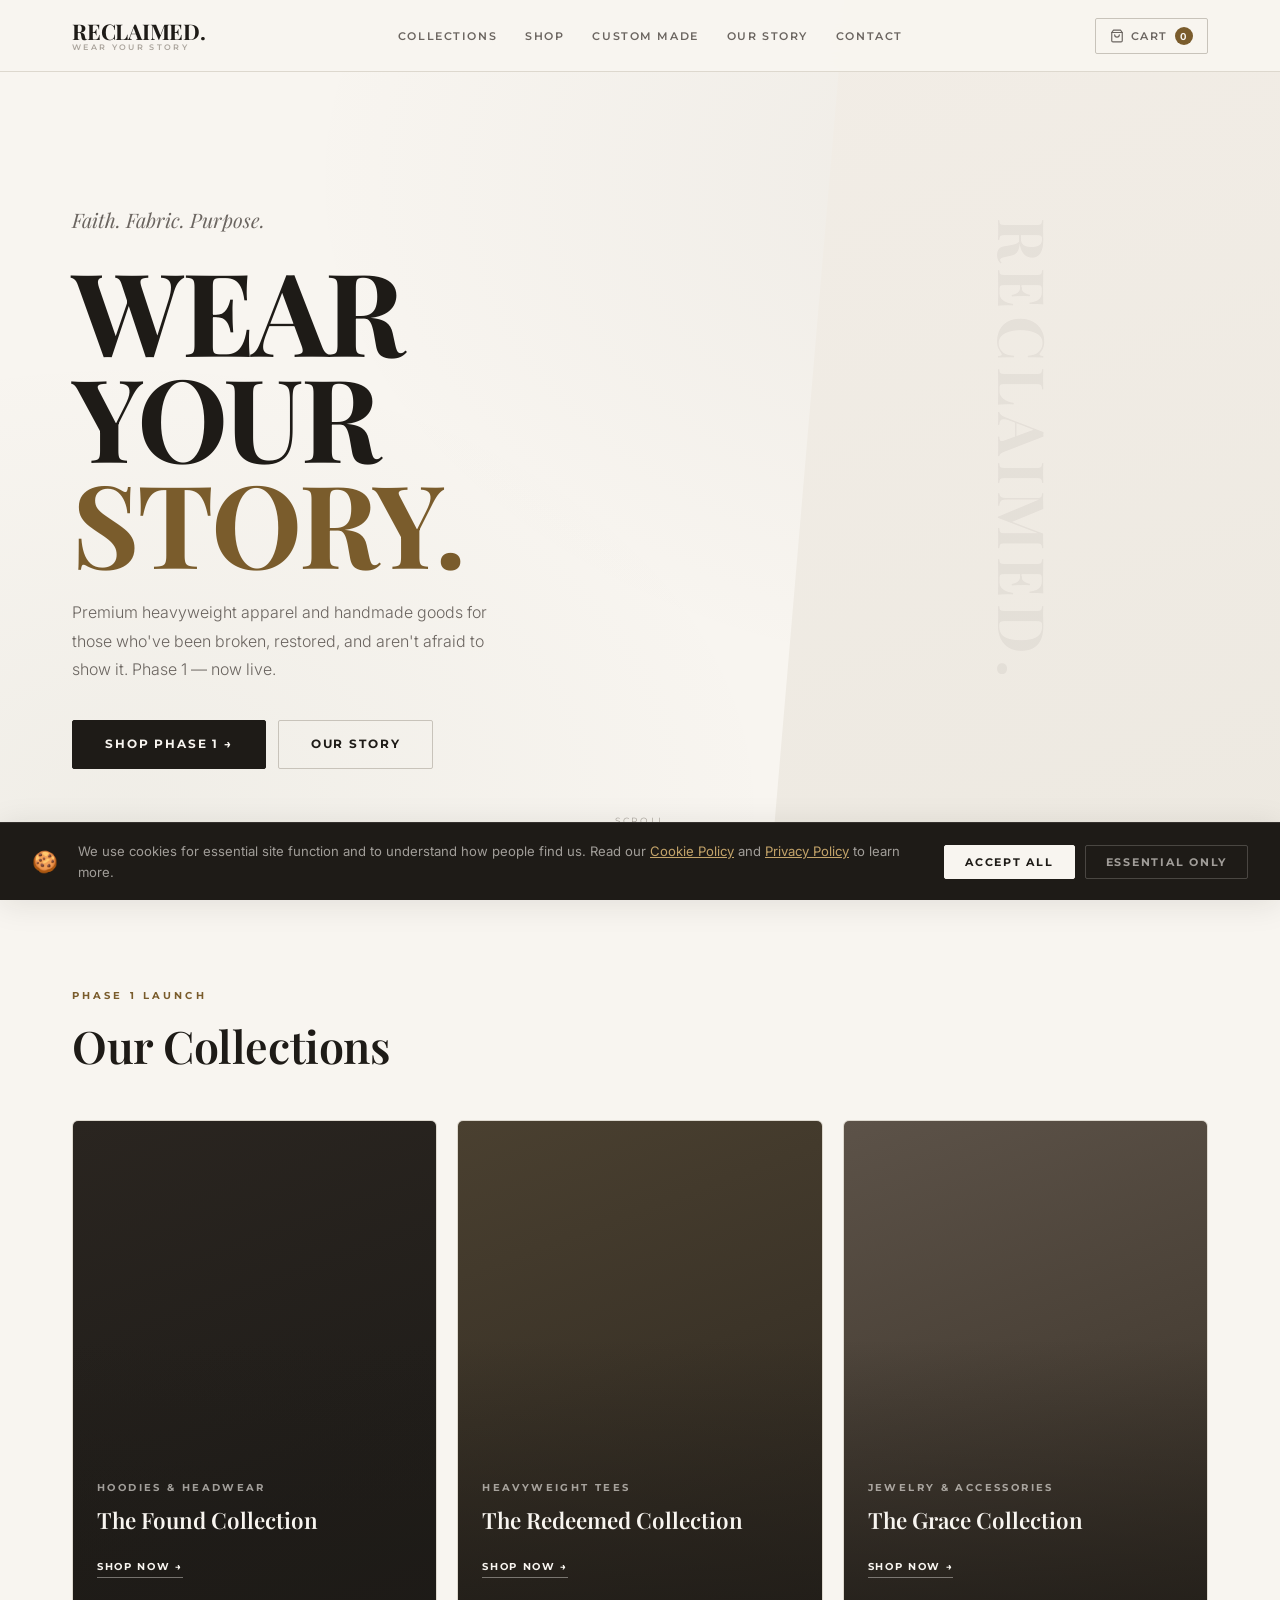
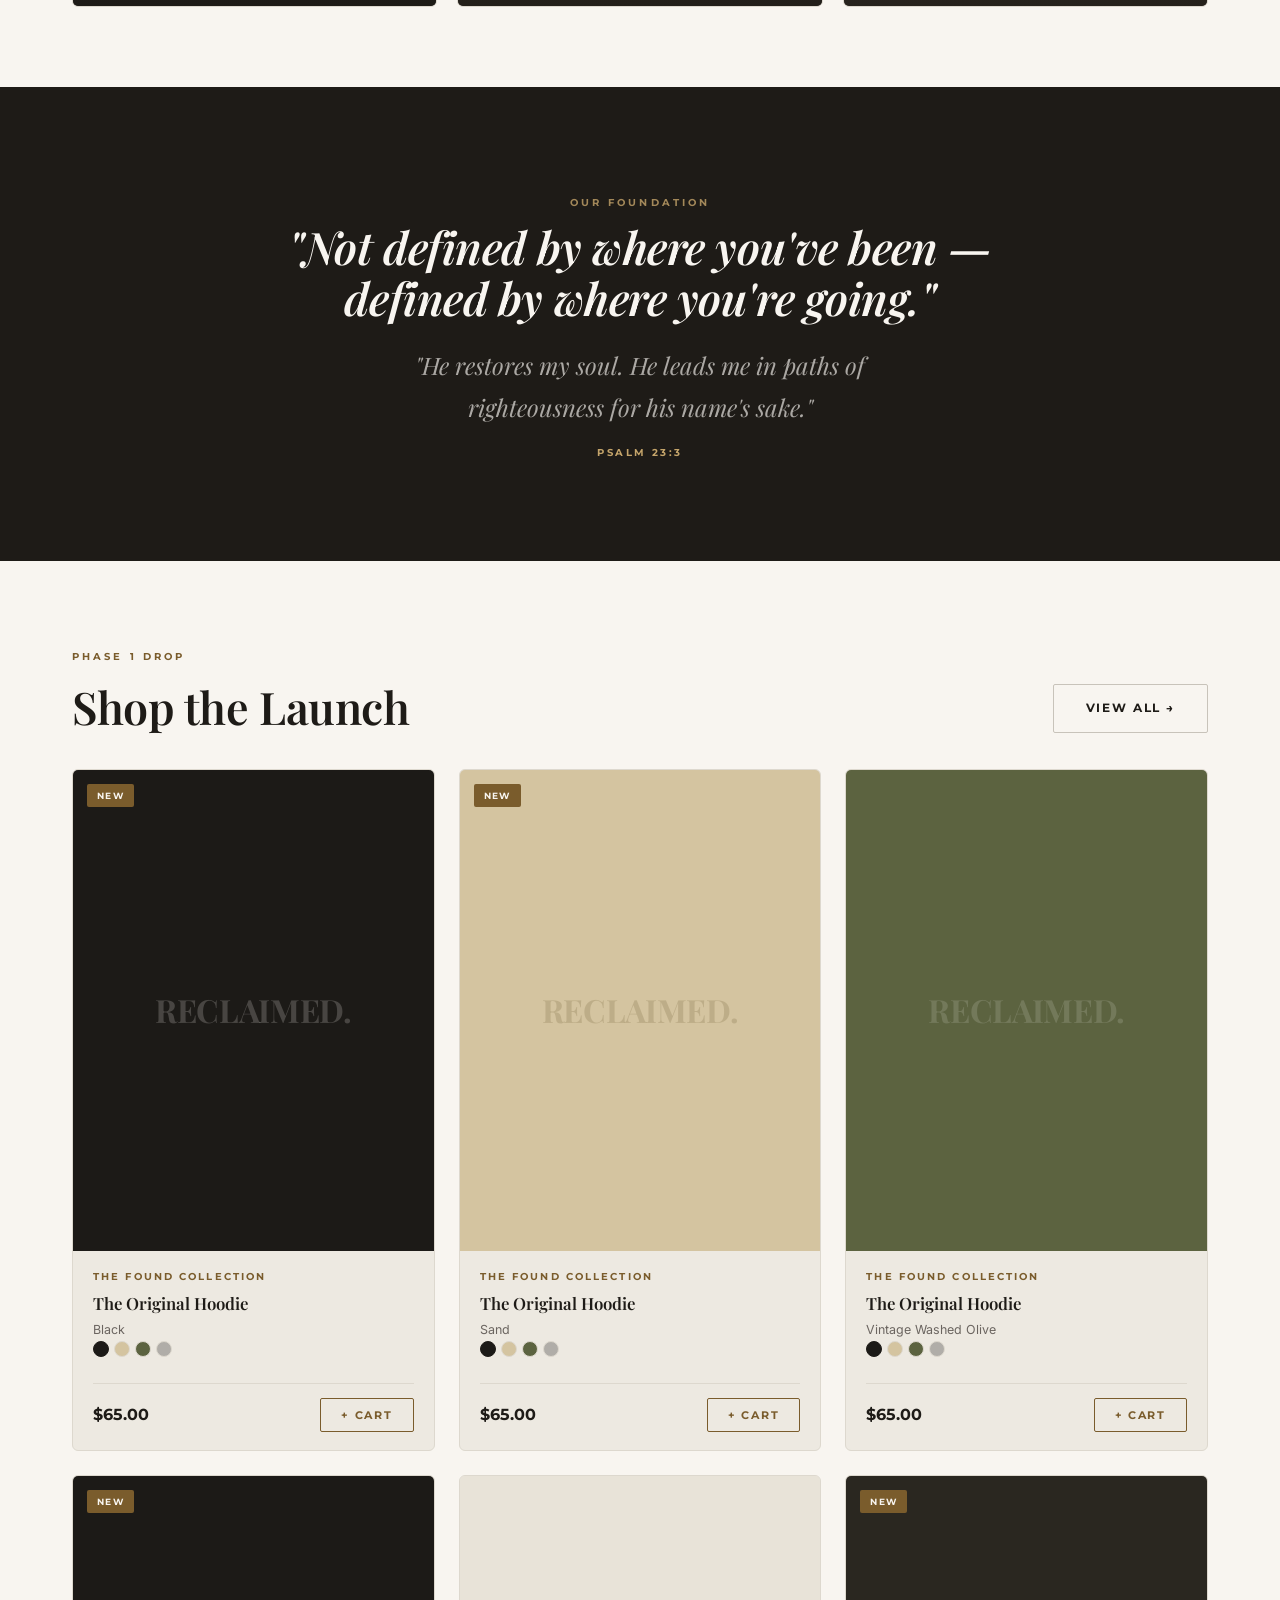
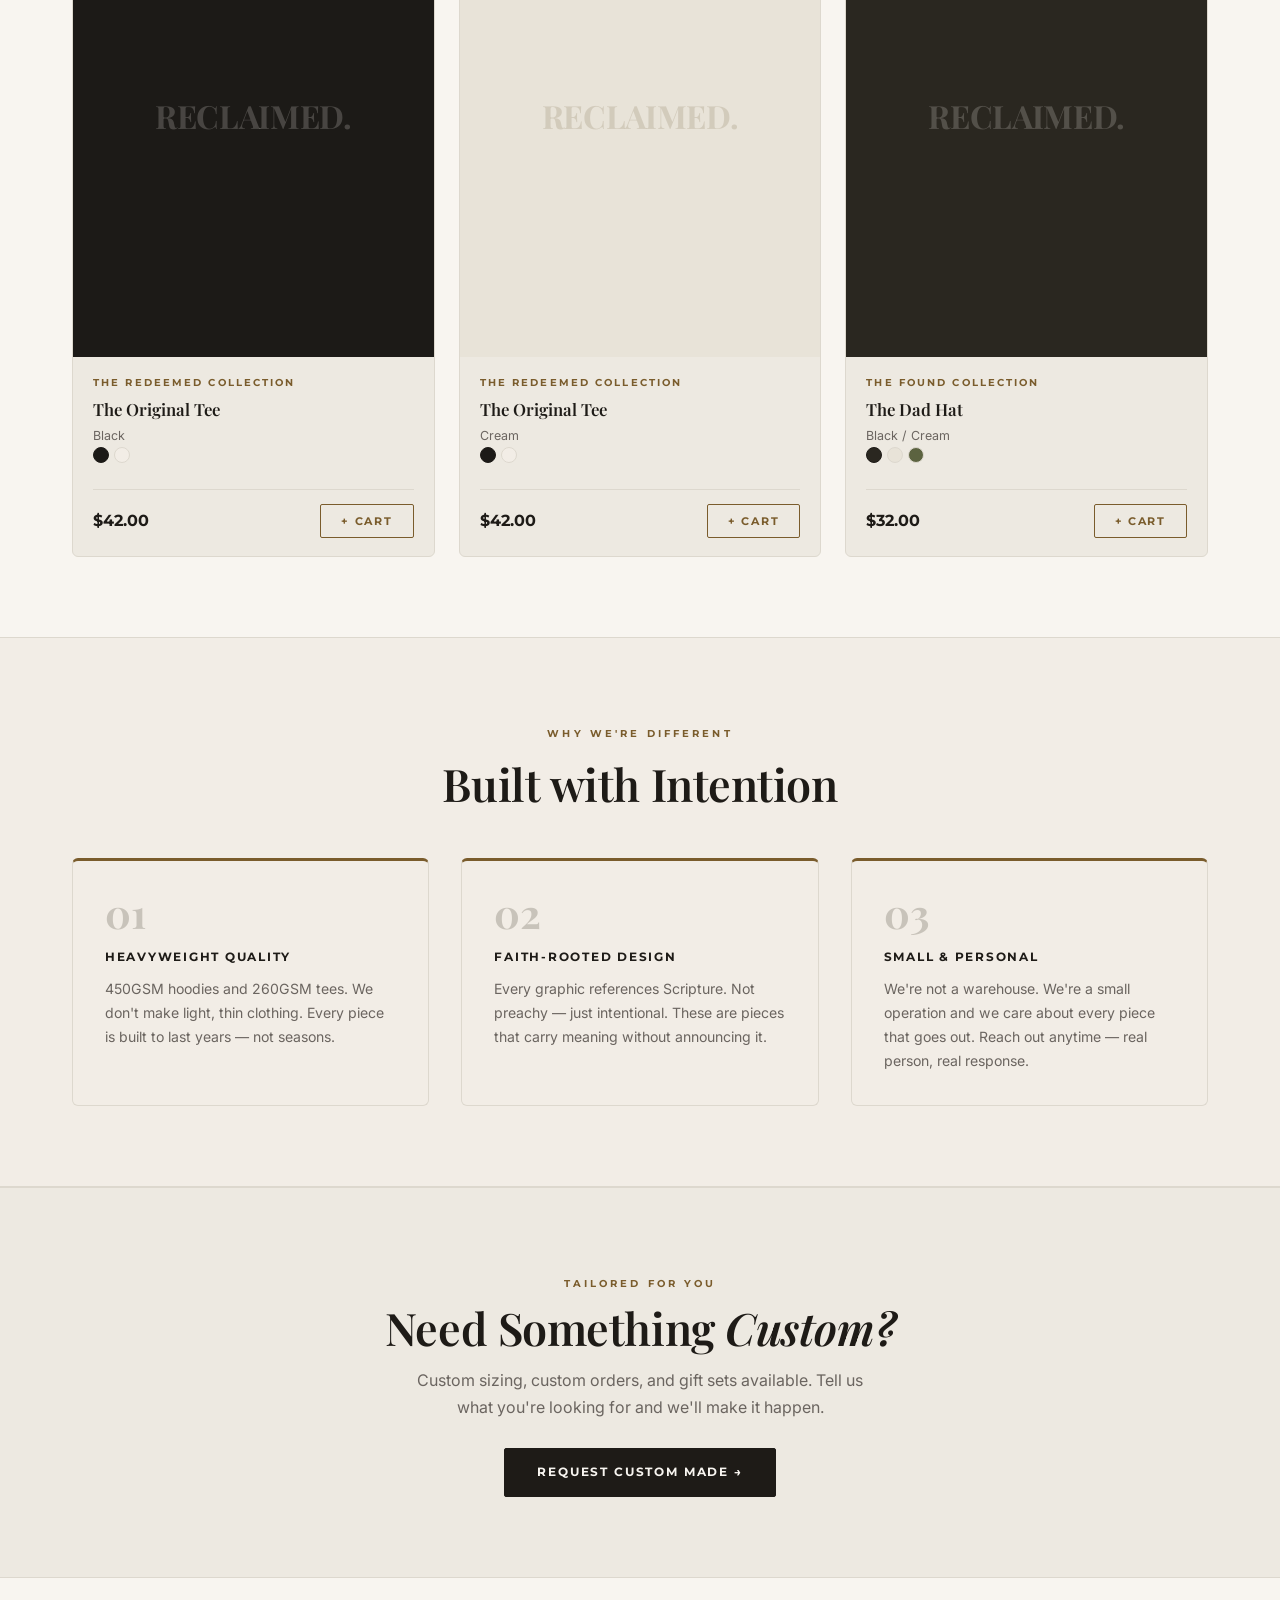
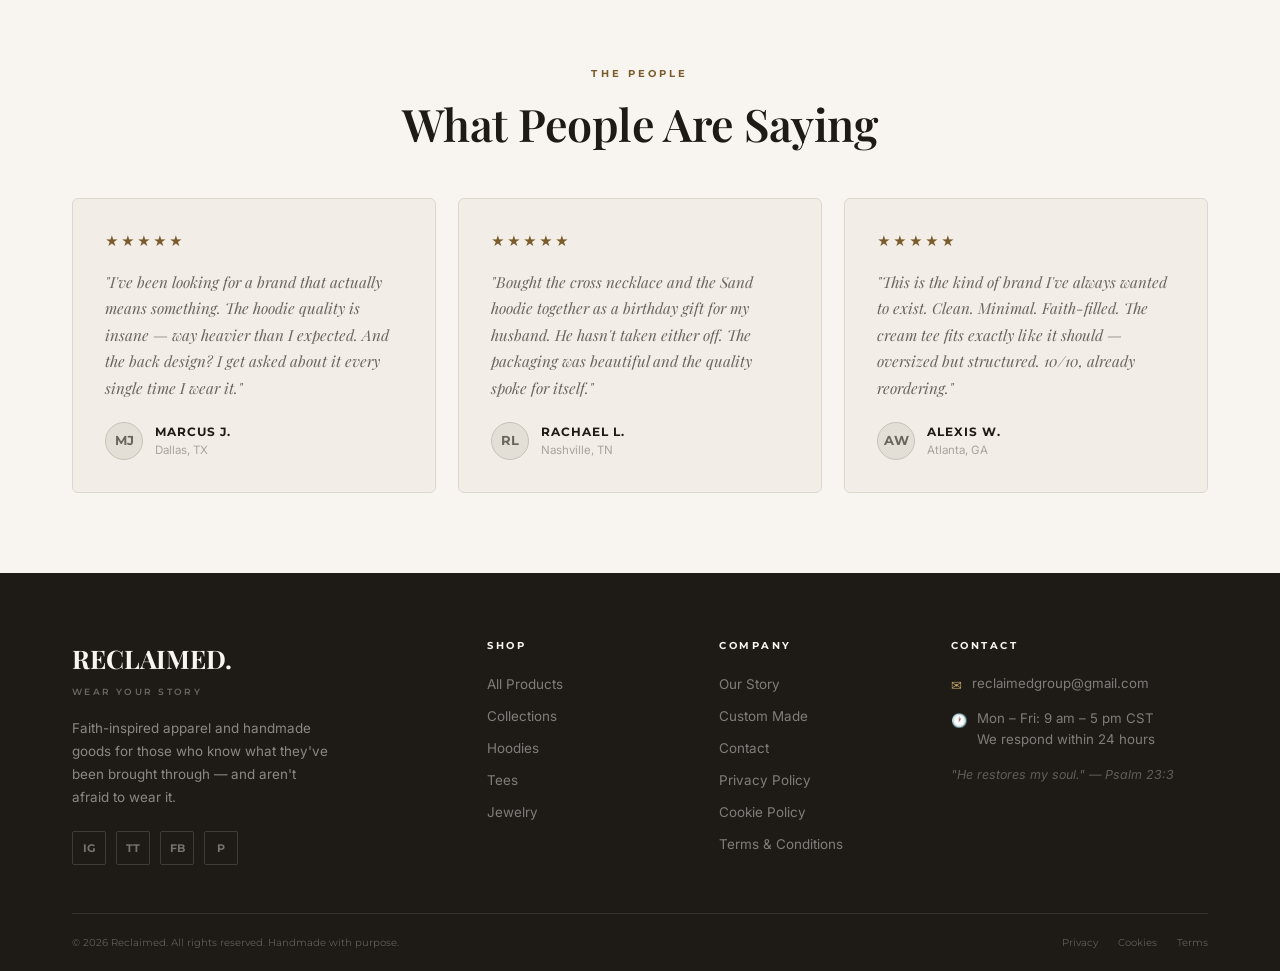
==== commit 041e5a5a: "Rebrand from Reclaimed Co. to Reclaimed, update contact email - Replace all instances of "Reclaimed " ====
--- a/index.html
+++ b/index.html
@@ -3,8 +3,8 @@
 <head>
   <meta charset="UTF-8">
   <meta name="viewport" content="width=device-width, initial-scale=1.0">
-  <meta name="description" content="Reclaimed Co. — Faith-inspired heavyweight apparel and handmade goods. Wear Your Story.">
-  <title>Reclaimed Co. | Wear Your Story</title>
+  <meta name="description" content="Reclaimed — Faith-inspired heavyweight apparel and handmade goods. Wear Your Story.">
+  <title>Reclaimed | Wear Your Story</title>
   <link rel="stylesheet" href="css/styles.css">
 </head>
 <body>
@@ -12,7 +12,7 @@
   <header id="nav" role="banner"></header>
 
   <!-- ═══ HERO ═══════════════════════════════════════════════ -->
-  <section class="hero" aria-label="Reclaimed Co. — Wear Your Story">
+  <section class="hero" aria-label="Reclaimed — Wear Your Story">
     <div class="hero-texture" aria-hidden="true"></div>
 
     <div class="container" style="width:100%;position:relative;z-index:2">
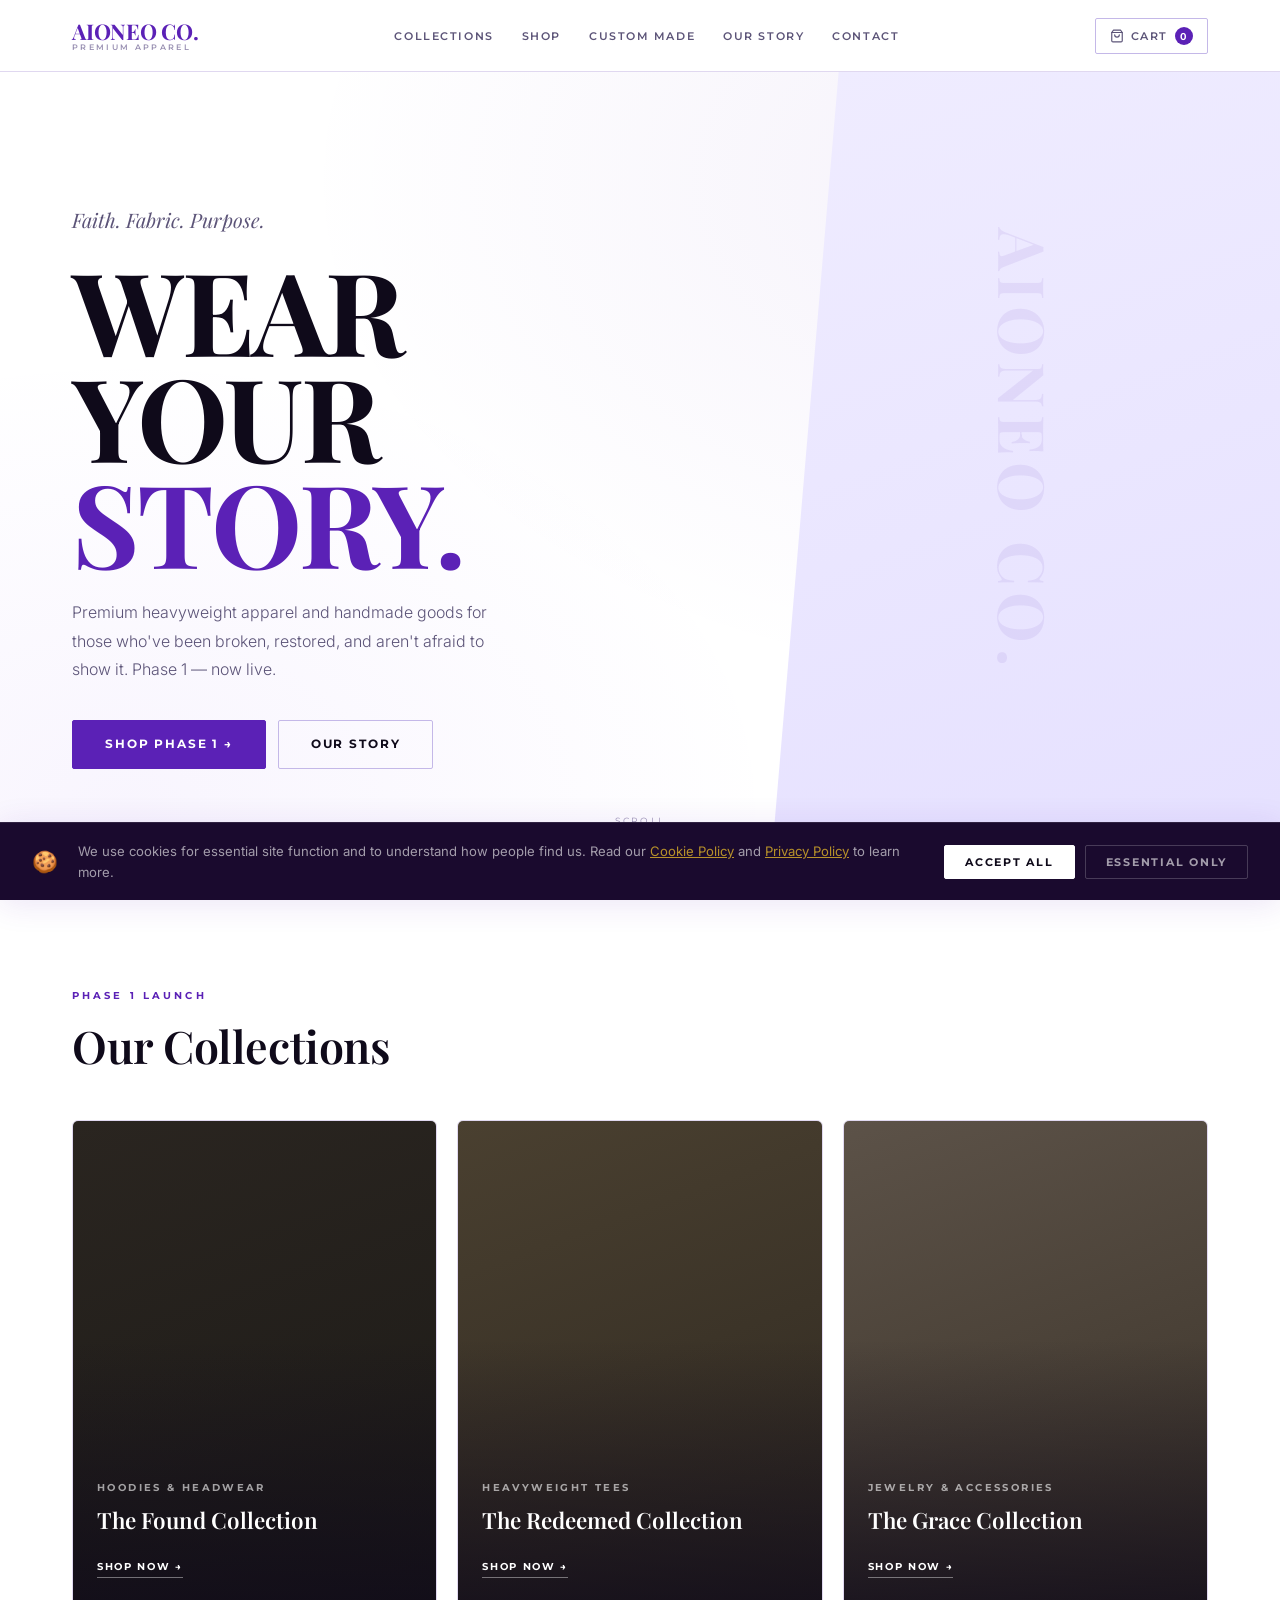
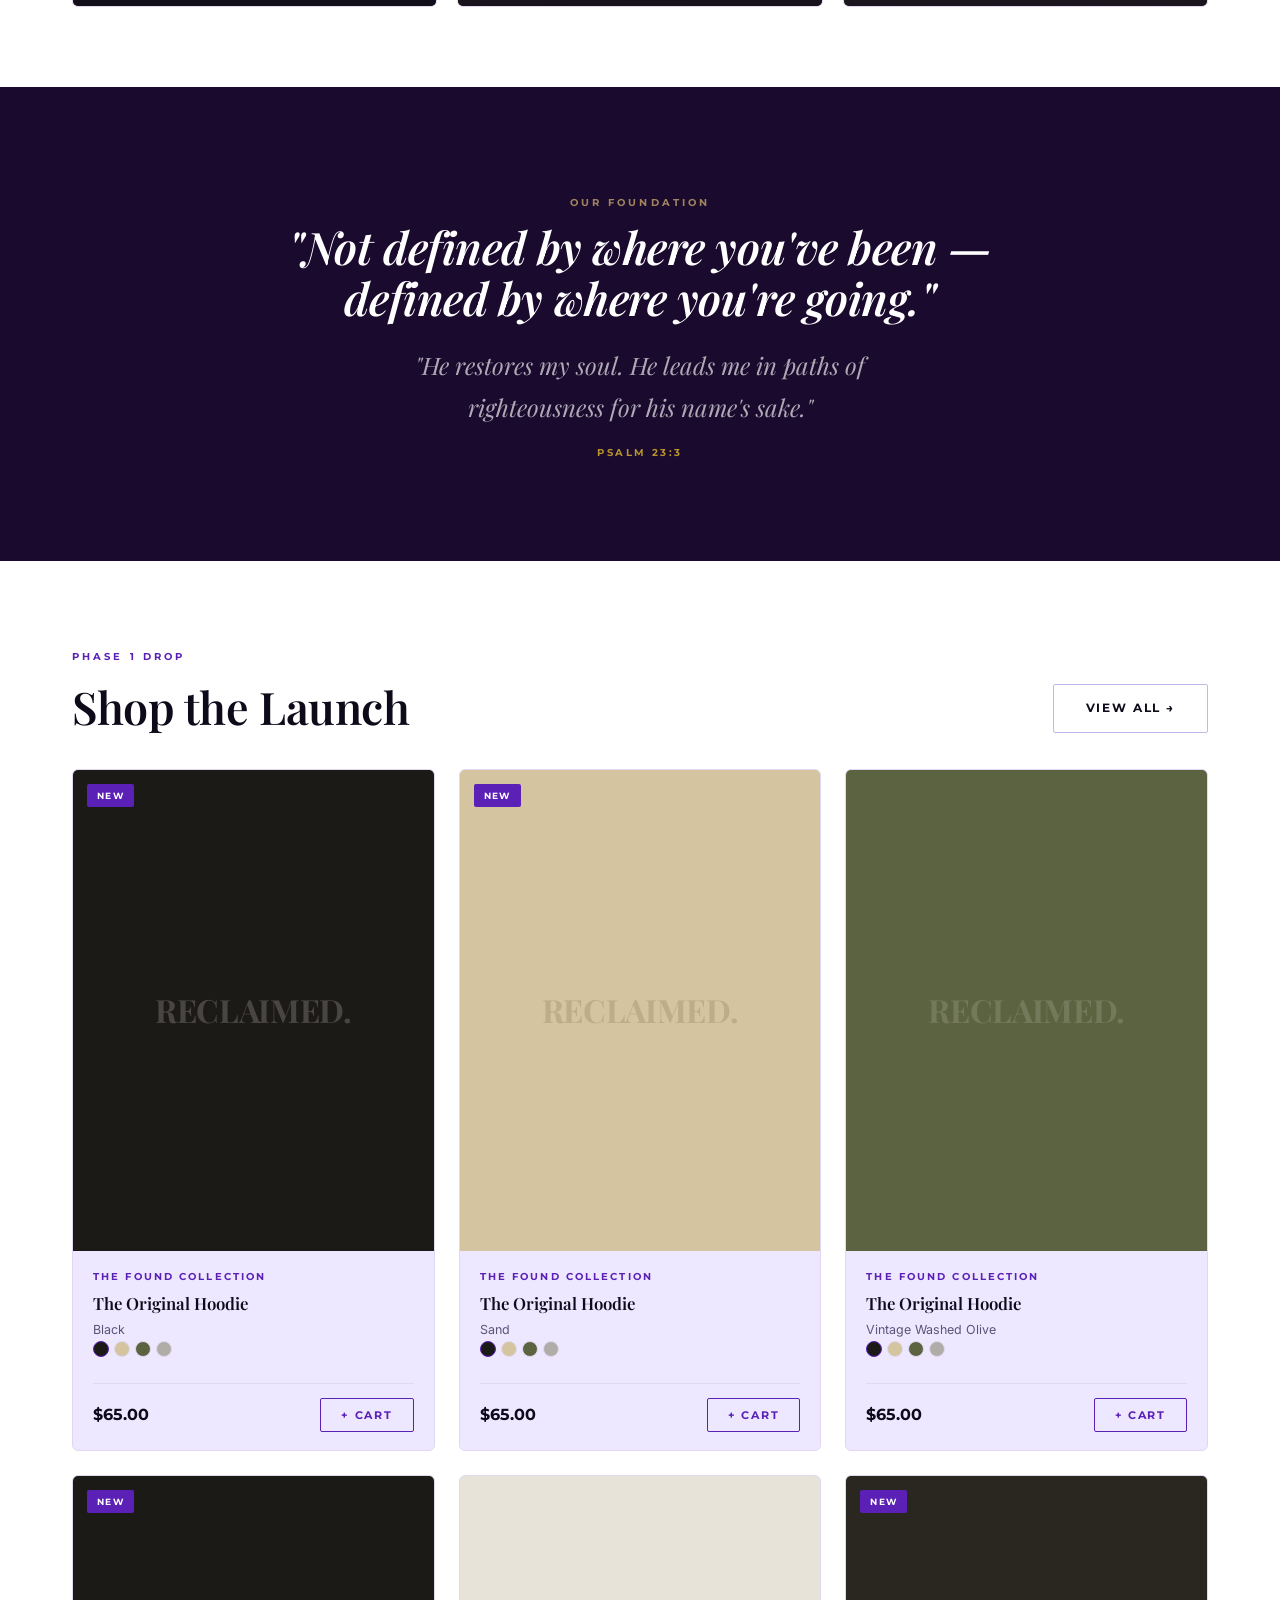
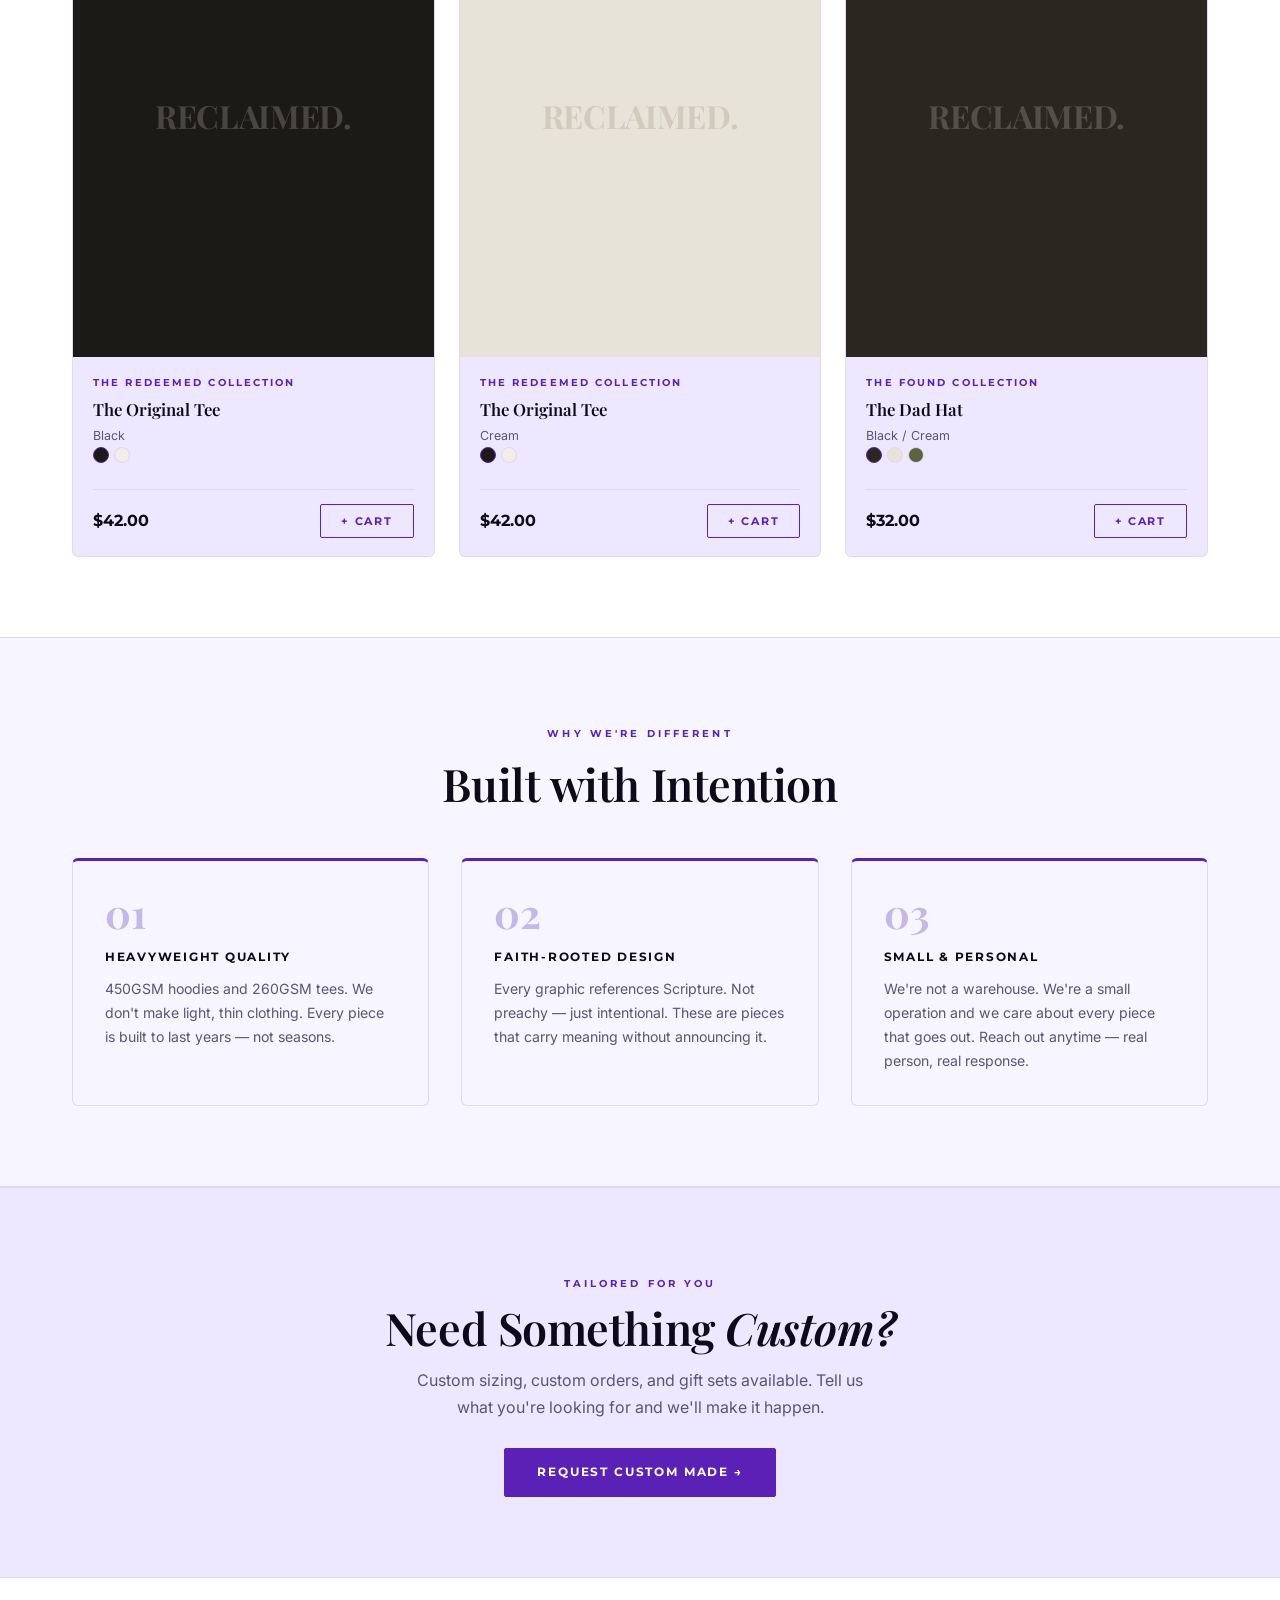
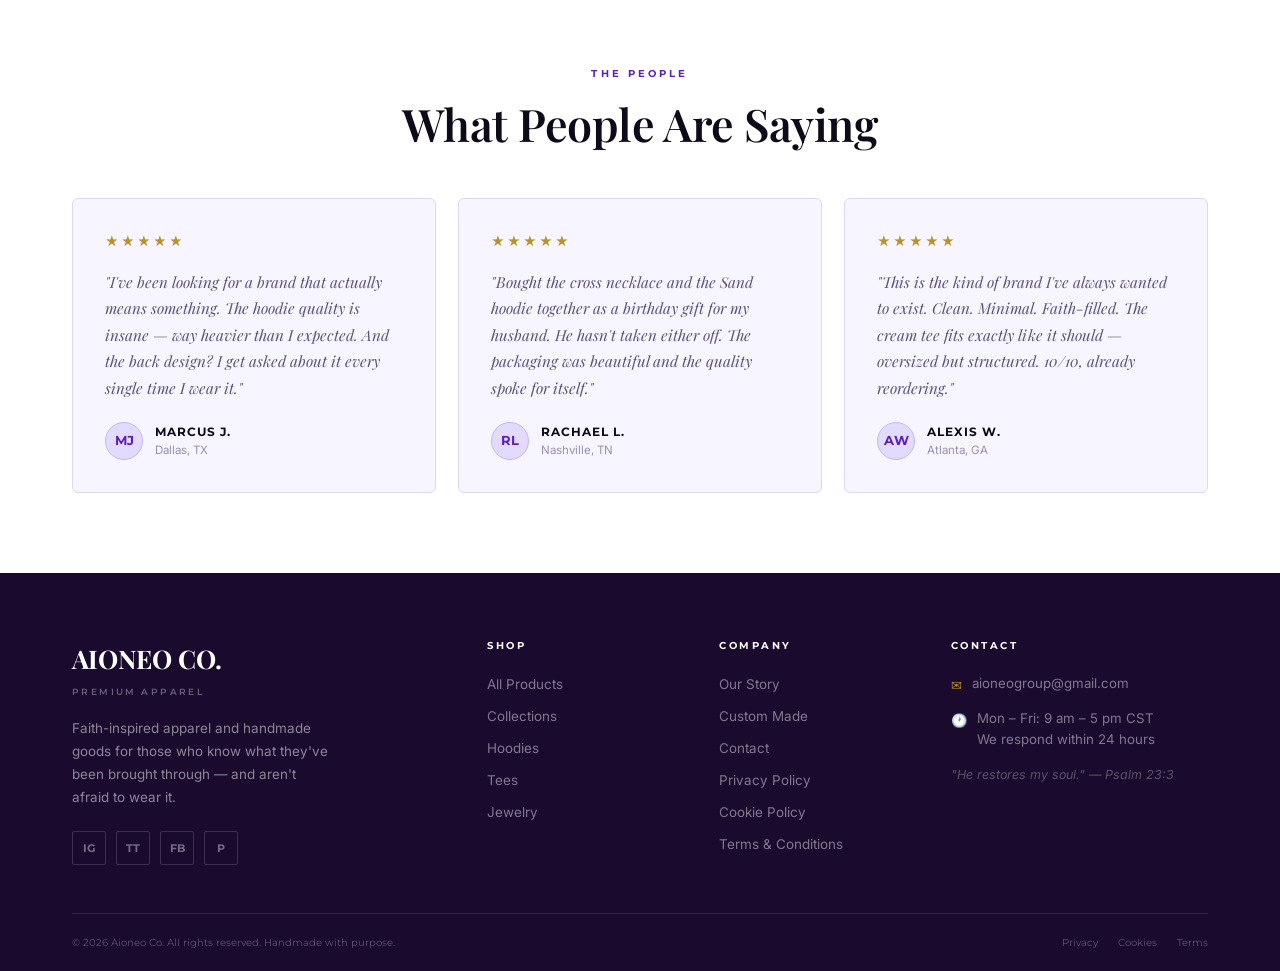
==== commit d348635a: "Rebrand batch 1: index, about, contact, shop — Aioneo Co. + aioneogroup@gmail.com" ====
--- a/index.html
+++ b/index.html
@@ -3,16 +3,16 @@
 <head>
   <meta charset="UTF-8">
   <meta name="viewport" content="width=device-width, initial-scale=1.0">
-  <meta name="description" content="Reclaimed — Faith-inspired heavyweight apparel and handmade goods. Wear Your Story.">
-  <title>Reclaimed | Wear Your Story</title>
+  <meta name="description" content="Aioneo Co. — Faith-inspired heavyweight apparel and handmade goods. Wear Your Story.">
+  <title>Aioneo Co. | Wear Your Story</title>
   <link rel="stylesheet" href="css/styles.css">
 </head>
 <body>
 
   <header id="nav" role="banner"></header>
 
-  <!-- ═══ HERO ═══════════════════════════════════════════════ -->
-  <section class="hero" aria-label="Reclaimed — Wear Your Story">
+  <!-- HERO -->
+  <section class="hero" aria-label="Aioneo Co. — Wear Your Story">
     <div class="hero-texture" aria-hidden="true"></div>
 
     <div class="container" style="width:100%;position:relative;z-index:2">
@@ -36,13 +36,13 @@
     </div>
 
     <div class="hero-accent" aria-hidden="true">
-      <div class="hero-accent-text">RECLAIMED.</div>
+      <div class="hero-accent-text">AIONEO CO.</div>
     </div>
 
     <div class="hero-scroll" aria-hidden="true">Scroll</div>
   </section>
 
-  <!-- ═══ COLLECTIONS ═════════════════════════════════════════ -->
+  <!-- COLLECTIONS -->
   <section class="section">
     <div class="container">
       <div class="section-header">
@@ -81,7 +81,7 @@
     </div>
   </section>
 
-  <!-- ═══ MISSION STATEMENT ════════════════════════════════════ -->
+  <!-- MISSION STATEMENT -->
   <div class="mission-block">
     <div class="container">
       <div class="eyebrow" style="color:rgba(196,164,106,.8)">Our Foundation</div>
@@ -93,7 +93,7 @@
     </div>
   </div>
 
-  <!-- ═══ FEATURED PRODUCTS ════════════════════════════════════ -->
+  <!-- FEATURED PRODUCTS -->
   <section class="section">
     <div class="container">
       <div class="section-header" style="display:flex;align-items:flex-end;justify-content:space-between;flex-wrap:wrap;gap:16px;margin-bottom:36px">
@@ -107,7 +107,7 @@
     </div>
   </section>
 
-  <!-- ═══ WHY RECLAIMED ════════════════════════════════════════ -->
+  <!-- WHY AIONEO CO. -->
   <section class="section" style="background:var(--surface);border-top:1px solid var(--border);border-bottom:1px solid var(--border)">
     <div class="container">
       <div class="section-header text-center">
@@ -133,7 +133,7 @@
         </div>
         <div class="feature-item">
           <div class="feature-num">03</div>
-          <div class="feature-title">Small & Personal</div>
+          <div class="feature-title">Small &amp; Personal</div>
           <p class="feature-desc">
             We're not a warehouse. We're a small operation and we care about
             every piece that goes out. Reach out anytime — real person, real response.
@@ -143,7 +143,7 @@
     </div>
   </section>
 
-  <!-- ═══ CTA — CUSTOM MADE ════════════════════════════════════ -->
+  <!-- CTA — CUSTOM MADE -->
   <section class="cta-banner">
     <div class="container">
       <div class="eyebrow">Tailored for You</div>
@@ -156,7 +156,7 @@
     </div>
   </section>
 
-  <!-- ═══ TESTIMONIALS ════════════════════════════════════════ -->
+  <!-- TESTIMONIALS -->
   <section class="section">
     <div class="container">
       <div class="section-header text-center">
@@ -165,7 +165,7 @@
       </div>
       <div class="testimonials-grid">
         <div class="testimonial-card">
-          <div class="stars" aria-label="5 stars">★★★★★</div>
+          <div class="stars" aria-label="5 stars">&#9733;&#9733;&#9733;&#9733;&#9733;</div>
           <p class="testimonial-text">
             "I've been looking for a brand that actually means something. The hoodie quality is insane —
             way heavier than I expected. And the back design? I get asked about it every single time I wear it."
@@ -179,7 +179,7 @@
           </div>
         </div>
         <div class="testimonial-card">
-          <div class="stars" aria-label="5 stars">★★★★★</div>
+          <div class="stars" aria-label="5 stars">&#9733;&#9733;&#9733;&#9733;&#9733;</div>
           <p class="testimonial-text">
             "Bought the cross necklace and the Sand hoodie together as a birthday gift for my husband.
             He hasn't taken either off. The packaging was beautiful and the quality spoke for itself."
@@ -193,7 +193,7 @@
           </div>
         </div>
         <div class="testimonial-card">
-          <div class="stars" aria-label="5 stars">★★★★★</div>
+          <div class="stars" aria-label="5 stars">&#9733;&#9733;&#9733;&#9733;&#9733;</div>
           <p class="testimonial-text">
             "This is the kind of brand I've always wanted to exist. Clean. Minimal. Faith-filled.
             The cream tee fits exactly like it should — oversized but structured. 10/10, already reordering."
@@ -220,7 +220,6 @@
     document.addEventListener('DOMContentLoaded', () => {
       const grid = document.getElementById('featured-grid');
       if (grid) {
-        // Show first 6 products on home page
         grid.innerHTML = PRODUCTS.slice(0, 6).map(p => productCard(p)).join('');
       }
     });
--- a/css/styles.css
+++ b/css/styles.css
@@ -1,30 +1,30 @@
 @import url('https://fonts.googleapis.com/css2?family=Playfair+Display:ital,wght@0,400;0,500;0,600;0,700;1,400;1,500&family=Montserrat:wght@400;500;600;700&family=Inter:wght@300;400;500;600&display=swap');
 
 /* ============================================================
-   RECLAIMED CO. — Brand Stylesheet
+   AIONEO CO. — Brand Stylesheet
    ============================================================ */
 
 :root {
   /* Core */
-  --bg:        #F8F5F0;
-  --surface:   #F2EDE6;
-  --card:      #EDE9E1;
-  --card-dark: #E4DFD6;
+  --bg:        #FFFFFF;
+  --surface:   #F7F5FF;
+  --card:      #EDE8FF;
+  --card-dark: #E2DAFF;
 
   /* Accent */
-  --brown:     #7A5C2C;
-  --brown-l:   #C4A46A;
-  --olive:     #5C6340;
-  --olive-l:   #8A9462;
+  --brown:     #5B21B6;
+  --brown-l:   #B8922A;
+  --olive:     #7C3AED;
+  --olive-l:   #D4AA4A;
 
   /* Text */
-  --text-1:    #1E1B17;
-  --text-2:    #6B6560;
-  --text-3:    #AAA49C;
+  --text-1:    #0F0A1A;
+  --text-2:    #5C5478;
+  --text-3:    #9990B2;
 
   /* Border */
-  --border:    #DDD8CE;
-  --border-2:  #C8C3BA;
+  --border:    #E0D8F0;
+  --border-2:  #C4B8E8;
 
   /* State */
   --error:     #C0392B;
@@ -41,8 +41,8 @@
   --radius-lg: 6px;
 
   /* Shadows */
-  --shadow:    0 4px 32px rgba(30,27,23,.1);
-  --shadow-sm: 0 2px 12px rgba(30,27,23,.07);
+  --shadow:    0 4px 32px rgba(91,33,182,.12);
+  --shadow-sm: 0 2px 12px rgba(91,33,182,.07);
 
   /* Transitions */
   --t:         0.2s ease;
@@ -117,13 +117,13 @@
 }
 
 .btn-dark {
-  background: var(--text-1);
-  color: var(--bg);
-  border-color: var(--text-1);
+  background: #5B21B6;
+  color: #FFFFFF;
+  border-color: #5B21B6;
 }
 .btn-dark:hover {
-  background: #2E2B26;
-  border-color: #2E2B26;
+  background: #4C1D95;
+  border-color: #4C1D95;
   transform: translateY(-1px);
   box-shadow: var(--shadow);
 }
@@ -134,18 +134,19 @@
   border-color: var(--border-2);
 }
 .btn-outline:hover {
-  border-color: var(--text-1);
+  border-color: var(--brown);
+  color: var(--brown);
   transform: translateY(-1px);
 }
 
 .btn-brown {
   background: var(--brown);
-  color: var(--bg);
+  color: #FFFFFF;
   border-color: var(--brown);
 }
 .btn-brown:hover {
-  background: #6A4E24;
-  border-color: #6A4E24;
+  background: #4C1D95;
+  border-color: #4C1D95;
   transform: translateY(-1px);
   box-shadow: var(--shadow);
 }
@@ -157,7 +158,7 @@
   padding: 10px 22px;
   font-size: .68rem;
 }
-.btn-ghost:hover { background: var(--brown); color: var(--bg); }
+.btn-ghost:hover { background: var(--brown); color: #FFFFFF; }
 
 .btn-sm   { padding: 9px 20px; font-size: .68rem; }
 .btn-full { width: 100%; justify-content: center; }
@@ -166,7 +167,7 @@
 #nav {
   position: fixed; top: 0; left: 0; right: 0; z-index: 1000;
   height: var(--nav-h);
-  background: rgba(248,245,240,.96);
+  background: rgba(255,255,255,.96);
   backdrop-filter: blur(12px);
   border-bottom: 1px solid var(--border);
   transition: all var(--ts);
@@ -182,7 +183,7 @@
   font-family: var(--font-h);
   font-size: 1.35rem; font-weight: 700;
   letter-spacing: -.01em; line-height: 1;
-  color: var(--text-1);
+  color: var(--brown);
 }
 .nav-logo-sub {
   font-family: var(--font-m);
@@ -201,7 +202,7 @@
   content: ''; position: absolute; bottom: -4px; left: 0;
   width: 0; height: 1.5px; background: var(--brown); transition: width var(--t);
 }
-.nav-links a:hover, .nav-links a.active { color: var(--text-1); }
+.nav-links a:hover, .nav-links a.active { color: var(--brown); }
 .nav-links a:hover::after, .nav-links a.active::after { width: 100%; }
 
 .nav-actions { display: flex; align-items: center; gap: 10px; }
@@ -214,12 +215,12 @@
   font-weight: 600; letter-spacing: .14em; text-transform: uppercase;
   transition: all var(--t); cursor: pointer;
 }
-.cart-btn:hover { border-color: var(--text-1); color: var(--text-1); }
+.cart-btn:hover { border-color: var(--brown); color: var(--brown); }
 
 .cart-count {
   display: inline-flex; align-items: center; justify-content: center;
   min-width: 18px; height: 18px; padding: 0 4px;
-  background: var(--brown); color: var(--bg); border-radius: 100px;
+  background: var(--brown); color: #FFFFFF; border-radius: 100px;
   font-size: .6rem; font-weight: 700; font-family: var(--font-b);
 }
 
@@ -252,8 +253,8 @@
 .hero-texture {
   position: absolute; inset: 0;
   background-image:
-    radial-gradient(ellipse at 80% 20%, rgba(90,80,60,.06) 0%, transparent 50%),
-    radial-gradient(ellipse at 10% 90%, rgba(92,99,64,.05) 0%, transparent 40%);
+    radial-gradient(ellipse at 80% 20%, rgba(91,33,182,.06) 0%, transparent 50%),
+    radial-gradient(ellipse at 10% 90%, rgba(124,58,237,.05) 0%, transparent 40%);
 }
 
 .hero-content { position: relative; z-index: 2; max-width: 680px; }
@@ -297,14 +298,14 @@
 
 .hero-accent {
   position: absolute; right: 0; top: 0; bottom: 0; width: 40%;
-  background: linear-gradient(160deg, var(--surface) 0%, var(--card) 100%);
+  background: linear-gradient(160deg, #F0EDFF 0%, #E5E0FF 100%);
   clip-path: polygon(15% 0, 100% 0, 100% 100%, 0 100%);
   display: flex; align-items: center; justify-content: center;
 }
 .hero-accent-text {
   writing-mode: vertical-rl; text-orientation: mixed;
   font-family: var(--font-h); font-size: clamp(3rem, 5vw, 6rem);
-  font-weight: 700; color: rgba(30,27,23,.05);
+  font-weight: 700; color: rgba(91,33,182,.08);
   letter-spacing: .1em; user-select: none;
 }
 
@@ -349,11 +350,11 @@
   border-radius: 2px;
 }
 .badge-new      { background: var(--text-1); color: var(--bg); }
-.badge-seasonal { background: var(--olive);  color: var(--bg); }
-.badge-launch   { background: var(--brown);  color: var(--bg); }
+.badge-seasonal { background: var(--olive);  color: #FFFFFF; }
+.badge-launch   { background: var(--brown);  color: #FFFFFF; }
 
 .product-overlay {
-  position: absolute; inset: 0; background: rgba(30,27,23,.6);
+  position: absolute; inset: 0; background: rgba(15,10,26,.6);
   display: flex; align-items: center; justify-content: center;
   opacity: 0; transition: opacity var(--t); z-index: 4;
 }
@@ -374,7 +375,7 @@
   transition: transform var(--t);
 }
 .swatch:hover { transform: scale(1.2); }
-.swatch.active { border-color: var(--text-1); }
+.swatch.active { border-color: var(--brown); }
 
 /* ── Collection Cards ────────────────────── */
 .collections-grid { display: grid; grid-template-columns: repeat(3, 1fr); gap: 20px; }
@@ -389,26 +390,26 @@
 
 .collection-overlay {
   position: absolute; inset: 0;
-  background: linear-gradient(0deg, rgba(30,27,23,.75) 0%, transparent 55%);
+  background: linear-gradient(0deg, rgba(15,10,26,.75) 0%, transparent 55%);
 }
 .collection-info {
   position: absolute; bottom: 0; left: 0; right: 0;
   padding: 28px 24px;
 }
-.collection-label { font-family: var(--font-m); font-size: .62rem; font-weight: 700; letter-spacing: .24em; text-transform: uppercase; color: rgba(248,245,240,.6); margin-bottom: 6px; }
-.collection-name  { font-family: var(--font-h); font-size: 1.4rem; font-weight: 600; color: var(--bg); margin-bottom: 12px; }
-.collection-link  { font-family: var(--font-m); font-size: .65rem; font-weight: 700; letter-spacing: .16em; text-transform: uppercase; color: var(--bg); display: inline-flex; align-items: center; gap: 6px; border-bottom: 1px solid rgba(248,245,240,.4); padding-bottom: 2px; transition: border-color var(--t); }
-.collection-link:hover { border-color: rgba(248,245,240,.9); }
+.collection-label { font-family: var(--font-m); font-size: .62rem; font-weight: 700; letter-spacing: .24em; text-transform: uppercase; color: rgba(255,255,255,.6); margin-bottom: 6px; }
+.collection-name  { font-family: var(--font-h); font-size: 1.4rem; font-weight: 600; color: #FFFFFF; margin-bottom: 12px; }
+.collection-link  { font-family: var(--font-m); font-size: .65rem; font-weight: 700; letter-spacing: .16em; text-transform: uppercase; color: #FFFFFF; display: inline-flex; align-items: center; gap: 6px; border-bottom: 1px solid rgba(255,255,255,.4); padding-bottom: 2px; transition: border-color var(--t); }
+.collection-link:hover { border-color: rgba(255,255,255,.9); }
 
 /* ── Mission / Feature Block ─────────────── */
 .mission-block {
-  background: var(--text-1); color: var(--bg);
+  background: #1A0A2E; color: #FFFFFF;
   padding: 100px 0; text-align: center;
 }
-.mission-block h2 { color: var(--bg); font-style: italic; }
+.mission-block h2 { color: #FFFFFF; font-style: italic; }
 .mission-verse {
   font-family: var(--font-h); font-style: italic;
-  font-size: clamp(1.1rem, 2vw, 1.5rem); color: rgba(248,245,240,.65);
+  font-size: clamp(1.1rem, 2vw, 1.5rem); color: rgba(255,255,255,.65);
   max-width: 560px; margin: 20px auto 0; line-height: 1.75; font-weight: 400;
 }
 .mission-ref {
@@ -417,7 +418,7 @@
   color: var(--brown-l); margin-top: 16px; display: block;
 }
 
-/* ── Why Reclaimed / Features ────────────── */
+/* ── Why Aioneo Co. / Features ───────────── */
 .features-grid { display: grid; grid-template-columns: repeat(3, 1fr); gap: 32px; }
 
 .feature-item {
@@ -434,21 +435,21 @@
   padding: 32px; background: var(--surface); border: 1px solid var(--border);
   border-radius: var(--radius-lg);
 }
-.stars { color: var(--brown); font-size: .82rem; margin-bottom: 16px; letter-spacing: 2px; }
+.stars { color: var(--brown-l); font-size: .82rem; margin-bottom: 16px; letter-spacing: 2px; }
 .testimonial-text { font-family: var(--font-h); font-style: italic; font-size: .95rem; color: var(--text-2); line-height: 1.75; margin-bottom: 20px; }
 .testimonial-author { display: flex; align-items: center; gap: 12px; }
 .testimonial-avatar {
   width: 38px; height: 38px; border-radius: 50%; flex-shrink: 0;
   background: var(--card-dark); border: 1.5px solid var(--border-2);
   display: flex; align-items: center; justify-content: center;
-  font-family: var(--font-m); font-size: .8rem; font-weight: 700; color: var(--text-2);
+  font-family: var(--font-m); font-size: .8rem; font-weight: 700; color: var(--brown);
 }
 .testimonial-name     { font-family: var(--font-m); font-size: .75rem; font-weight: 700; letter-spacing: .08em; text-transform: uppercase; color: var(--text-1); }
 .testimonial-location { font-size: .72rem; color: var(--text-3); }
 
 /* ── Cart Sidebar ────────────────────────── */
 .cart-overlay {
-  position: fixed; inset: 0; background: rgba(30,27,23,.45);
+  position: fixed; inset: 0; background: rgba(15,10,26,.45);
   z-index: 1100; opacity: 0; pointer-events: none; transition: opacity var(--ts);
 }
 .cart-overlay.open { opacity: 1; pointer-events: all; }
@@ -468,7 +469,7 @@
   background: var(--surface); border: 1px solid var(--border); border-radius: var(--radius);
   color: var(--text-2); font-size: 1.1rem; transition: all var(--t);
 }
-.cart-close:hover { border-color: var(--text-1); color: var(--text-1); }
+.cart-close:hover { border-color: var(--brown); color: var(--brown); }
 
 .cart-items { flex: 1; overflow-y: auto; padding: 12px 20px; }
 
@@ -493,7 +494,7 @@
   background: var(--surface); border: 1px solid var(--border); border-radius: 2px;
   color: var(--text-1); font-size: 1rem; line-height: 1; transition: all var(--t);
 }
-.qty-btn:hover { border-color: var(--text-1); }
+.qty-btn:hover { border-color: var(--brown); }
 .qty-num { font-size: .82rem; min-width: 20px; text-align: center; font-family: var(--font-m); font-weight: 600; }
 .cart-item-remove { align-self: flex-start; color: var(--text-3); font-size: .8rem; transition: color var(--t); padding: 2px; }
 .cart-item-remove:hover { color: var(--error); }
@@ -523,7 +524,7 @@
 .form-textarea { min-height: 140px; resize: vertical; }
 .form-select {
   appearance: none; cursor: pointer;
-  background-image: url("data:image/svg+xml,%3Csvg xmlns='http://www.w3.org/2000/svg' width='12' height='8'%3E%3Cpath d='M1 1l5 5 5-5' stroke='%23999' stroke-width='1.5' fill='none' stroke-linecap='round'/%3E%3C/svg%3E");
+  background-image: url("data:image/svg+xml,%3Csvg xmlns='http://www.w3.org/2000/svg' width='12' height='8'%3E%3Cpath d='M1 1l5 5 5-5' stroke='%239990B2' stroke-width='1.5' fill='none' stroke-linecap='round'/%3E%3C/svg%3E");
   background-repeat: no-repeat; background-position: right 15px center;
   padding-right: 36px;
 }
@@ -537,12 +538,12 @@
   flex-shrink: 0; margin-top: 1px; transition: all var(--t); background: var(--bg);
 }
 .form-check input[type="checkbox"]:checked + .check-box { background: var(--brown); border-color: var(--brown); }
-.form-check input[type="checkbox"]:checked + .check-box::after { content: '✓'; font-size: .68rem; color: var(--bg); font-weight: 700; }
+.form-check input[type="checkbox"]:checked + .check-box::after { content: '✓'; font-size: .68rem; color: #FFFFFF; font-weight: 700; }
 .check-text { font-size: .83rem; color: var(--text-2); line-height: 1.55; }
 .check-text a { color: var(--brown); text-decoration: underline; }
 
 .policy-box {
-  background: rgba(122,92,44,.06); border: 1px solid rgba(122,92,44,.22);
+  background: rgba(91,33,182,.06); border: 1px solid rgba(91,33,182,.22);
   border-radius: var(--radius-lg); padding: 18px 22px; margin-bottom: 22px;
   display: flex; gap: 12px; align-items: flex-start;
 }
@@ -576,15 +577,15 @@
   font-weight: 600; letter-spacing: .12em; text-transform: uppercase; color: var(--text-2);
   cursor: pointer; transition: all var(--t);
 }
-.filter-tag:hover { border-color: var(--text-1); color: var(--text-1); }
-.filter-tag.active { background: var(--text-1); border-color: var(--text-1); color: var(--bg); }
+.filter-tag:hover { border-color: var(--brown); color: var(--brown); }
+.filter-tag.active { background: var(--brown); border-color: var(--brown); color: #FFFFFF; }
 .sort-select {
   margin-left: auto; padding: 7px 32px 7px 14px;
   background: transparent; border: 1.5px solid var(--border); border-radius: var(--radius);
   color: var(--text-2); font-family: var(--font-m); font-size: .65rem;
   font-weight: 600; letter-spacing: .12em; text-transform: uppercase;
   outline: none; cursor: pointer; appearance: none;
-  background-image: url("data:image/svg+xml,%3Csvg xmlns='http://www.w3.org/2000/svg' width='12' height='8'%3E%3Cpath d='M1 1l5 5 5-5' stroke='%23999' stroke-width='1.5' fill='none' stroke-linecap='round'/%3E%3C/svg%3E");
+  background-image: url("data:image/svg+xml,%3Csvg xmlns='http://www.w3.org/2000/svg' width='12' height='8'%3E%3Cpath d='M1 1l5 5 5-5' stroke='%239990B2' stroke-width='1.5' fill='none' stroke-linecap='round'/%3E%3C/svg%3E");
   background-repeat: no-repeat; background-position: right 10px center;
 }
 
@@ -594,7 +595,7 @@
 .product-detail-main-img { aspect-ratio: 3/4; border-radius: var(--radius-lg); overflow: hidden; border: 1px solid var(--border); }
 .product-detail-thumbs { display: grid; grid-template-columns: repeat(4, 1fr); gap: 8px; margin-top: 10px; }
 .detail-thumb { aspect-ratio: 1; border-radius: var(--radius); overflow: hidden; border: 1.5px solid var(--border); cursor: pointer; transition: border-color var(--t); }
-.detail-thumb.active, .detail-thumb:hover { border-color: var(--text-1); }
+.detail-thumb.active, .detail-thumb:hover { border-color: var(--brown); }
 
 .product-detail-sticky { position: sticky; top: calc(var(--nav-h) + 24px); }
 .product-detail-col  { font-family: var(--font-m); font-size: .6rem; font-weight: 700; letter-spacing: .24em; text-transform: uppercase; color: var(--brown); margin-bottom: 8px; }
@@ -635,7 +636,7 @@
 /* ── Stats Row ───────────────────────────── */
 .stats-row { display: flex; gap: 40px; flex-wrap: wrap; margin-top: 40px; padding-top: 36px; border-top: 1px solid var(--border); }
 .stat-item {}
-.stat-num { font-family: var(--font-h); font-size: 2rem; font-weight: 700; color: var(--text-1); line-height: 1; margin-bottom: 6px; }
+.stat-num { font-family: var(--font-h); font-size: 2rem; font-weight: 700; color: var(--brown); line-height: 1; margin-bottom: 6px; }
 .stat-label { font-family: var(--font-m); font-size: .6rem; font-weight: 600; letter-spacing: .2em; text-transform: uppercase; color: var(--text-3); }
 
 /* ── Process Steps ───────────────────────── */
@@ -666,66 +667,66 @@
 .coming-soon-desc  { font-size: .88rem; color: var(--text-3); }
 
 /* ── Footer ──────────────────────────────── */
-#footer { background: var(--text-1); padding: 64px 0 0; }
-.footer-grid { display: grid; grid-template-columns: 2fr 1fr 1fr 1.4fr; gap: 48px; padding-bottom: 48px; border-bottom: 1px solid rgba(248,245,240,.1); }
-
-.footer-logo { font-family: var(--font-h); font-size: 1.6rem; font-weight: 700; color: var(--bg); margin-bottom: 4px; }
-.footer-tagline { font-family: var(--font-m); font-size: .58rem; font-weight: 600; letter-spacing: .26em; text-transform: uppercase; color: rgba(248,245,240,.35); margin-bottom: 18px; }
-.footer-desc { font-size: .84rem; color: rgba(248,245,240,.5); line-height: 1.72; max-width: 260px; }
+#footer { background: #1A0A2E; padding: 64px 0 0; }
+.footer-grid { display: grid; grid-template-columns: 2fr 1fr 1fr 1.4fr; gap: 48px; padding-bottom: 48px; border-bottom: 1px solid rgba(255,255,255,.1); }
+
+.footer-logo { font-family: var(--font-h); font-size: 1.6rem; font-weight: 700; color: #FFFFFF; margin-bottom: 4px; }
+.footer-tagline { font-family: var(--font-m); font-size: .58rem; font-weight: 600; letter-spacing: .26em; text-transform: uppercase; color: rgba(255,255,255,.35); margin-bottom: 18px; }
+.footer-desc { font-size: .84rem; color: rgba(255,255,255,.5); line-height: 1.72; max-width: 260px; }
 .footer-social { display: flex; gap: 10px; margin-top: 22px; }
 .social-link {
   width: 34px; height: 34px; display: flex; align-items: center; justify-content: center;
-  border: 1px solid rgba(248,245,240,.15); border-radius: var(--radius); color: rgba(248,245,240,.4);
+  border: 1px solid rgba(255,255,255,.15); border-radius: var(--radius); color: rgba(255,255,255,.4);
   font-family: var(--font-m); font-size: .7rem; font-weight: 700; transition: all var(--t);
 }
-.social-link:hover { border-color: rgba(248,245,240,.5); color: var(--bg); }
-
-.footer-heading { font-family: var(--font-m); font-size: .65rem; font-weight: 700; letter-spacing: .24em; text-transform: uppercase; color: var(--bg); margin-bottom: 18px; }
+.social-link:hover { border-color: rgba(255,255,255,.5); color: #FFFFFF; }
+
+.footer-heading { font-family: var(--font-m); font-size: .65rem; font-weight: 700; letter-spacing: .24em; text-transform: uppercase; color: #FFFFFF; margin-bottom: 18px; }
 .footer-links { display: flex; flex-direction: column; gap: 10px; }
-.footer-links a { font-size: .84rem; color: rgba(248,245,240,.45); transition: color var(--t); }
-.footer-links a:hover { color: var(--bg); }
+.footer-links a { font-size: .84rem; color: rgba(255,255,255,.45); transition: color var(--t); }
+.footer-links a:hover { color: #FFFFFF; }
 
 .footer-contact-row { display: flex; gap: 10px; align-items: flex-start; margin-bottom: 12px; }
 .footer-contact-icon { color: var(--brown-l); font-size: .82rem; flex-shrink: 0; margin-top: 2px; }
-.footer-contact-text { font-size: .83rem; color: rgba(248,245,240,.45); line-height: 1.55; }
+.footer-contact-text { font-size: .83rem; color: rgba(255,255,255,.45); line-height: 1.55; }
 
 .footer-bottom { padding: 20px 0; display: flex; align-items: center; justify-content: space-between; flex-wrap: wrap; gap: 10px; }
-.footer-copy  { font-family: var(--font-m); font-size: .65rem; color: rgba(248,245,240,.3); }
+.footer-copy  { font-family: var(--font-m); font-size: .65rem; color: rgba(255,255,255,.3); }
 .footer-legal { display: flex; gap: 20px; }
-.footer-legal a { font-family: var(--font-m); font-size: .65rem; color: rgba(248,245,240,.3); transition: color var(--t); }
-.footer-legal a:hover { color: rgba(248,245,240,.7); }
+.footer-legal a { font-family: var(--font-m); font-size: .65rem; color: rgba(255,255,255,.3); transition: color var(--t); }
+.footer-legal a:hover { color: rgba(255,255,255,.7); }
 
 /* ── Cookie Banner ───────────────────────── */
 .cookie-banner {
   position: fixed; bottom: 0; left: 0; right: 0; z-index: 2000;
-  background: var(--text-1); border-top: 1px solid rgba(248,245,240,.1);
+  background: #1A0A2E; border-top: 1px solid rgba(255,255,255,.1);
   padding: 18px 32px; display: flex; align-items: center; gap: 20px; flex-wrap: wrap;
   transform: translateY(100%); transition: transform var(--ts); box-shadow: var(--shadow);
 }
 .cookie-banner.visible { transform: translateY(0); }
 .cookie-icon  { font-size: 1.3rem; flex-shrink: 0; }
-.cookie-text  { flex: 1; min-width: 200px; font-size: .82rem; color: rgba(248,245,240,.6); line-height: 1.55; }
+.cookie-text  { flex: 1; min-width: 200px; font-size: .82rem; color: rgba(255,255,255,.6); line-height: 1.55; }
 .cookie-text a { color: var(--brown-l); text-decoration: underline; }
 .cookie-actions { display: flex; gap: 10px; flex-wrap: wrap; }
 .cookie-actions .btn { background: var(--bg); color: var(--text-1); border-color: var(--bg); }
 .cookie-actions .btn:hover { background: var(--surface); border-color: var(--surface); }
-.cookie-actions .btn-outline { background: transparent; color: rgba(248,245,240,.6); border-color: rgba(248,245,240,.2); }
-.cookie-actions .btn-outline:hover { color: var(--bg); border-color: rgba(248,245,240,.5); }
+.cookie-actions .btn-outline { background: transparent; color: rgba(255,255,255,.6); border-color: rgba(255,255,255,.2); }
+.cookie-actions .btn-outline:hover { color: #FFFFFF; border-color: rgba(255,255,255,.5); }
 
 /* ── Toast ───────────────────────────────── */
 .toast {
   position: fixed; bottom: 24px; right: 24px; z-index: 3000;
-  background: var(--text-1); border: 1px solid rgba(248,245,240,.15); border-radius: var(--radius-lg);
+  background: #1A0A2E; border: 1px solid rgba(255,255,255,.15); border-radius: var(--radius-lg);
   padding: 14px 18px; display: flex; align-items: center; gap: 10px;
   min-width: 260px; max-width: 340px; box-shadow: var(--shadow);
   transform: translateY(80px); opacity: 0; transition: all var(--ts);
-  color: var(--bg);
+  color: #FFFFFF;
 }
 .toast.show { transform: translateY(0); opacity: 1; }
 .toast-icon  { color: var(--brown-l); font-size: 1rem; }
 .toast-msg   { font-size: .84rem; flex: 1; }
-.toast-close { color: rgba(248,245,240,.35); font-size: 1rem; padding: 2px; transition: color var(--t); }
-.toast-close:hover { color: var(--bg); }
+.toast-close { color: rgba(255,255,255,.35); font-size: 1rem; padding: 2px; transition: color var(--t); }
+.toast-close:hover { color: #FFFFFF; }
 
 /* ── Legal Pages ─────────────────────────── */
 .legal-wrap { max-width: 800px; margin: 0 auto; padding: calc(var(--nav-h) + 60px) 32px 100px; }
